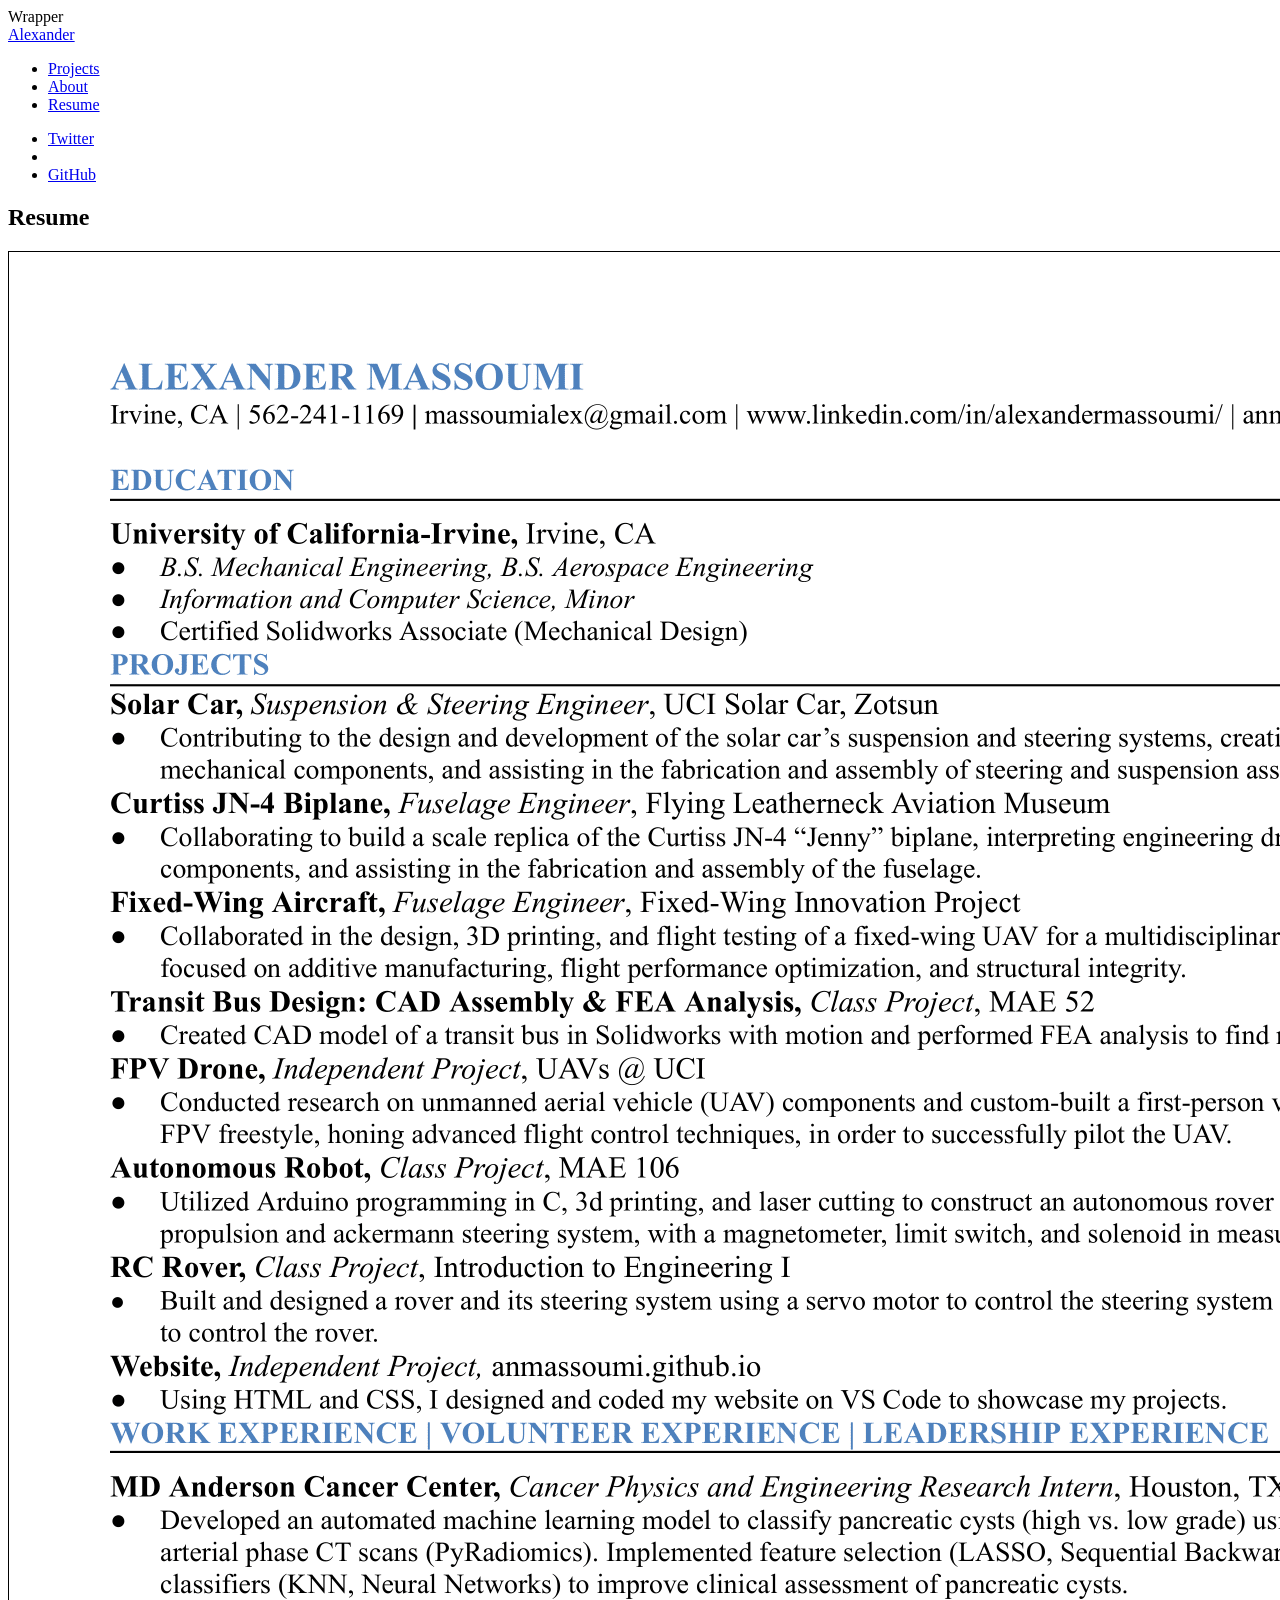
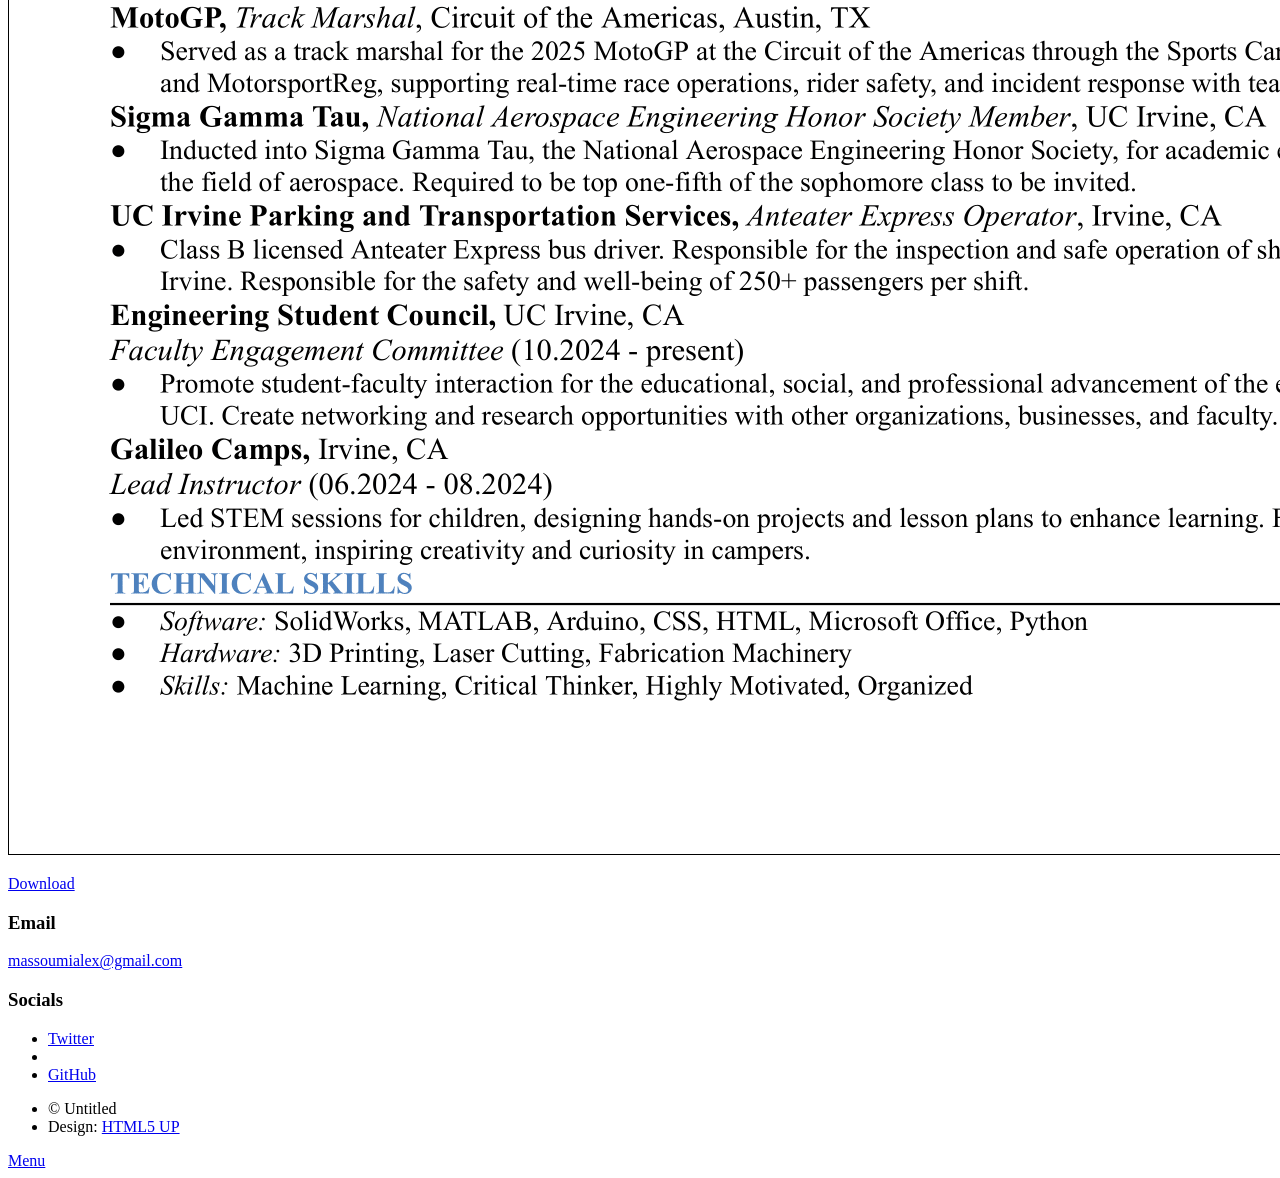
==== elements.html @ 0425ab72 "Update elements.html" ====
<!DOCTYPE HTML>
<!--
	Massively by HTML5 UP
	html5up.net | @ajlkn
	Free for personal and commercial use under the CCA 3.0 license (html5up.net/license)
-->
<html>
	<head>
		<title>Elements Reference - Massively by HTML5 UP</title>
		<meta charset="utf-8" />
		<meta name="viewport" content="width=device-width, initial-scale=1, user-scalable=no" />
		<link rel="stylesheet" href="assets/css/main.css" />
		<noscript><link rel="stylesheet" href="assets/css/noscript.css" /></noscript>
	</head>
	<body class="is-preload">

		Wrapper
			<div id="wrapper">

				<!-- Header -->
					<header id="header">
						<a href="index.html" class="logo">Alexander</a>
					</header>

				<!-- Nav -->
					<nav id="nav">
						<ul class="links">
							<li><a href="index.html">Projects</a></li>
							<li><a href="generic.html">About</a></li>
							<li class="active"><a href="elements.html">Resume</a></li>
						</ul>
						<ul class="icons">
							<li><a href="https://www.linkedin.com/in/alexander-massoumi-8549672a1/" class="icon brands fa-linkedin"><span class="label">Twitter</span></a></li>
							<li><a href="mailto:massoumialex@gmail.com" class="icon brands fa-google"><span class="icon"></span></a></li>
							<!-- <li><a href="#" class="icon brands fa-instagram"><span class="label">Instagram</span></a></li> -->
							<li><a href="https://github.com/anmassoumi?tab=repositories" class="icon brands fa-github"><span class="label">GitHub</span></a></li>
						</ul>
					</nav>

				<!-- Main -->
					<div id="main">

				<!-- Main -->
				<div id="main">

					<!-- Post -->
						<section class="post">
							<header class="major">
								<h1>Resume<br />
							</header>
							<div class="image main"><img src="images/Alexander Massoumi Resume-1.png" style="padding:1px;border:thin solid black;" alt="" /></div>
							<p></p>
							<p></p>
						<!-- </section> -->


						<div class="columns download">
						</p>
							   <a href="images/Alexander Massoumi Resume.pdf" class="button" download><i class="fa fa-download"></i>Download</a>
							</p>
						 </div>


						</div>

				<!-- </div> -->



					<!-- </section> -->
					</div>

				<!-- Footer -->
					<footer id="footer">
						<!-- <section> -->
							<!-- <form method="post" action="#">
								<div class="fields">
									<div class="field">
										<label for="name">Name</label>
										<input type="text" name="name" id="name" />
									</div>
									<div class="field">
										<label for="email">Email</label>
										<input type="text" name="email" id="email" />
									</div>
									<div class="field">
										<label for="message">Message</label>
										<textarea name="message" id="message" rows="3"></textarea>
									</div>
								</div>
								<ul class="actions">
									<li><input type="submit" value="Send Message" /></li>
								</ul> -->
							<!-- </form> -->
						<!-- </section> -->
						<!-- <section class="split contact"> -->
							<!-- <section class="alt">
								<h3>Address</h3>
								<p>1234 Somewhere Road #87257<br />
								Nashville, TN 00000-0000</p> -->
							<!-- </section> -->
							<!-- <section> -->
								<!-- <h3>Phone</h3>
								<p><a href="#">(000) 000-0000</a></p> -->
							</section>
							<section>
								<h3>Email</h3>
								<p><a href="mailto:massoumialex@gmail.com">massoumialex@gmail.com</a></p>
							</section>
							<section>
								<h3>Socials</h3>
								<ul class="icons alt">
									<li><a href="https://www.linkedin.com/in/alexander-massoumi-8549672a1/" class="icon brands alt fa-linkedin"><span class="label">Twitter</span></a></li>
									<li><a href="mailto:massoumialex@gmail.com" class="icon brands fa-google"><span class="icon"></span></a></li>
									<!-- <li><a href="#" class="icon brands alt fa-instagram"><span class="label">Instagram</span></a></li> -->
									<li><a href="https://github.com/anmassoumi?tab=repositories" class="icon brands alt fa-github"><span class="label">GitHub</span></a></li>
								</ul>
							</section>
						</section>
					</footer>

				<!-- Copyright -->
					<div id="copyright">
						<ul><li>&copy; Untitled</li><li>Design: <a href="https://html5up.net">HTML5 UP</a></li></ul>
					</div>

			</div>

		<!-- Scripts -->
			<script src="assets/js/jquery.min.js"></script>
			<script src="assets/js/jquery.scrollex.min.js"></script>
			<script src="assets/js/jquery.scrolly.min.js"></script>
			<script src="assets/js/browser.min.js"></script>
			<script src="assets/js/breakpoints.min.js"></script>
			<script src="assets/js/util.js"></script>
			<script src="assets/js/main.js"></script>

	</body>
</html>
---- assets/css/main.css ----
@import url(fontawesome-all.min.css);
@import url("https://fonts.googleapis.com/css?family=Merriweather:300,700,300italic,700italic|Source+Sans+Pro:900");

/*
	Massively by HTML5 UP
	html5up.net | @ajlkn
	Free for personal and commercial use under the CCA 3.0 license (html5up.net/license)
*/

html, body, div, span, applet, object,
iframe, h1, h2, h3, h4, h5, h6, p, blockquote,
pre, a, abbr, acronym, address, big, cite,
code, del, dfn, em, img, ins, kbd, q, s, samp,
small, strike, strong, sub, sup, tt, var, b,
u, i, center, dl, dt, dd, ol, ul, li, fieldset,
form, label, legend, table, caption, tbody,
tfoot, thead, tr, th, td, article, aside,
canvas, details, embed, figure, figcaption,
footer, header, hgroup, menu, nav, output, ruby,
section, summary, time, mark, audio, video {
	margin: 0;
	padding: 0;
	border: 0;
	font-size: 100%;
	font: inherit;
	vertical-align: baseline;}

article, aside, details, figcaption, figure,
footer, header, hgroup, menu, nav, section {
	display: block;}

body {
	line-height: 1;
}

ol, ul {
	list-style: none;
}

blockquote, q {
	quotes: none;
}

	blockquote:before, blockquote:after, q:before, q:after {
		content: '';
		content: none;
	}

table {
	border-collapse: collapse;
	border-spacing: 0;
}

body {
	-webkit-text-size-adjust: none;
}

mark {
	background-color: transparent;
	color: inherit;
}

input::-moz-focus-inner {
	border: 0;
	padding: 0;
}

input, select, textarea {
	-moz-appearance: none;
	-webkit-appearance: none;
	-ms-appearance: none;
	appearance: none;
}

/* Basic */

	@-ms-viewport {
		width: device-width;
	}

	body {
		-ms-overflow-style: scrollbar;
	}

	@media screen and (max-width: 480px) {

		html, body {
			min-width: 320px;
		}

	}

	html {
		box-sizing: border-box;
	}

	*, *:before, *:after {
		box-sizing: inherit;
	}

	body {
		background-color: #1e252d;
	}

		body.is-preload *, body.is-preload *:before, body.is-preload *:after {
			-moz-animation: none !important;
			-webkit-animation: none !important;
			-ms-animation: none !important;
			animation: none !important;
			-moz-transition: none !important;
			-webkit-transition: none !important;
			-ms-transition: none !important;
			transition: none !important;
		}

/* Type */

	html {
		font-size: 16pt;
	}

		@media screen and (max-width: 1680px) {

			html {
				font-size: 12pt;
			}

		}

		@media screen and (max-width: 1280px) {

			html {
				font-size: 11pt;
			}

		}

		@media screen and (max-width: 360px) {

			html {
				font-size: 10pt;
			}

		}

	body {
		color: #212931;
	}

	body, input, select, textarea {
		font-family: "Merriweather", Georgia, serif;
		font-weight: 300;
		font-size: 1rem;
		line-height: 2.375;
	}

	a {
		-moz-transition: color 0.2s ease-in-out, background-color 0.2s ease-in-out, border-color 0.2s ease-in-out, box-shadow 0.2s ease-in-out;
		-webkit-transition: color 0.2s ease-in-out, background-color 0.2s ease-in-out, border-color 0.2s ease-in-out, box-shadow 0.2s ease-in-out;
		-ms-transition: color 0.2s ease-in-out, background-color 0.2s ease-in-out, border-color 0.2s ease-in-out, box-shadow 0.2s ease-in-out;
		transition: color 0.2s ease-in-out, background-color 0.2s ease-in-out, border-color 0.2s ease-in-out, box-shadow 0.2s ease-in-out;
		border-bottom: dotted 1px;
		text-decoration: none;
	}

		a:hover {
			border-bottom-color: transparent;
		}

	strong, b {
		font-weight: 600;
	}

	em, i {
		font-style: italic;
	}

	p {
		text-align: justify;
		margin: 0 0 2rem 0;
	}

	h1, h2, h3, h4, h5, h6 {
		font-family: "Source Sans Pro", Helvetica, sans-serif;
		font-weight: 900;
		line-height: 1.5;
		letter-spacing: 0.075em;
		text-transform: uppercase;
		margin: 0 0 1rem 0;
	}

		h1 a, h2 a, h3 a, h4 a, h5 a, h6 a {
			border-bottom: 0;
			color: inherit;
			text-decoration: none;
		}

	h1 {
		font-size: 4rem;
		line-height: 1.1;
		margin: 0 0 2rem 0;
	}

	h2 {
		font-size: 1.75rem;
		line-height: 1.3;
		margin: 0 0 1.5rem 0;
	}

	h3 {
		font-size: 1.25rem;
		margin: 0 0 1.5rem 0;
	}

	h4 {
		font-size: 1rem;
	}

	h5 {
		font-size: 0.9rem;
	}

	h6 {
		font-size: 0.8rem;
	}

	sub {
		font-size: 0.8rem;
		position: relative;
		top: 0.5rem;
	}

	sup {
		font-size: 0.8rem;
		position: relative;
		top: -0.5rem;
	}

	blockquote {
		border-left: solid 4px;
		font-style: italic;
		margin: 0 0 2rem 0;
		padding: 0.5rem 0 0.5rem 2rem;
	}

	code {
		border: solid 2px;
		font-family: "Courier New", monospace;
		font-size: 0.9rem;
		margin: 0 0.25rem;
		padding: 0.25rem 0.65rem;
	}

	pre {
		-webkit-overflow-scrolling: touch;
		font-family: "Courier New", monospace;
		font-size: 0.9rem;
		margin: 0 0 2rem 0;
	}

		pre code {
			display: block;
			line-height: 1.75;
			padding: 1rem 1.5rem;
			overflow-x: auto;
		}

	hr {
		border: 0;
		border-bottom: solid 2px;
		margin: 3rem 0;
	}

		hr.major {
			margin: 5rem 0;
		}

	.align-left {
		text-align: left;
	}

	.align-center {
		text-align: center;
	}

	.align-right {
		text-align: right;
	}

	input, select, textarea {
		color: #212931;
	}

	a {
		color: #212931;
		border-bottom-color: rgba(33, 41, 49, 0.5);
	}

		a:hover {
			border-bottom-color: transparent;
			color: #18bfef !important;
		}

	strong, b {
		color: #212931;
	}

	h1, h2, h3, h4, h5, h6 {
		color: #212931;
	}

	blockquote {
		border-left-color: #eeeeee;
	}

	code {
		background: rgba(220, 220, 220, 0.25);
		border-color: #eeeeee;
	}

	hr {
		border-bottom-color: #eeeeee;
	}

/* Row */

	.row {
		display: flex;
		flex-wrap: wrap;
		box-sizing: border-box;
		align-items: stretch;
	}

		.row > * {
			box-sizing: border-box;
		}

		.row.gtr-uniform > * > :last-child {
			margin-bottom: 0;
		}

		.row.aln-left {
			justify-content: flex-start;
		}

		.row.aln-center {
			justify-content: center;
		}

		.row.aln-right {
			justify-content: flex-end;
		}

		.row.aln-top {
			align-items: flex-start;
		}

		.row.aln-middle {
			align-items: center;
		}

		.row.aln-bottom {
			align-items: flex-end;
		}

		.row > .imp {
			order: -1;
		}

		.row > .col-1 {
			width: 8.33333%;
		}

		.row > .off-1 {
			margin-left: 8.33333%;
		}

		.row > .col-2 {
			width: 16.66667%;
		}

		.row > .off-2 {
			margin-left: 16.66667%;
		}

		.row > .col-3 {
			width: 25%;
		}

		.row > .off-3 {
			margin-left: 25%;
		}

		.row > .col-4 {
			width: 33.33333%;
		}

		.row > .off-4 {
			margin-left: 33.33333%;
		}

		.row > .col-5 {
			width: 41.66667%;
		}

		.row > .off-5 {
			margin-left: 41.66667%;
		}

		.row > .col-6 {
			width: 50%;
		}

		.row > .off-6 {
			margin-left: 50%;
		}

		.row > .col-7 {
			width: 58.33333%;
		}

		.row > .off-7 {
			margin-left: 58.33333%;
		}

		.row > .col-8 {
			width: 66.66667%;
		}

		.row > .off-8 {
			margin-left: 66.66667%;
		}

		.row > .col-9 {
			width: 75%;
		}

		.row > .off-9 {
			margin-left: 75%;
		}

		.row > .col-10 {
			width: 83.33333%;
		}

		.row > .off-10 {
			margin-left: 83.33333%;
		}

		.row > .col-11 {
			width: 91.66667%;
		}

		.row > .off-11 {
			margin-left: 91.66667%;
		}

		.row > .col-12 {
			width: 100%;
		}

		.row > .off-12 {
			margin-left: 100%;
		}

		.row.gtr-0 {
			margin-top: 0;
			margin-left: 0rem;
		}

			.row.gtr-0 > * {
				padding: 0 0 0 0rem;
			}

			.row.gtr-0.gtr-uniform {
				margin-top: 0rem;
			}

				.row.gtr-0.gtr-uniform > * {
					padding-top: 0rem;
				}

		.row.gtr-25 {
			margin-top: 0;
			margin-left: -0.375rem;
		}

			.row.gtr-25 > * {
				padding: 0 0 0 0.375rem;
			}

			.row.gtr-25.gtr-uniform {
				margin-top: -0.375rem;
			}

				.row.gtr-25.gtr-uniform > * {
					padding-top: 0.375rem;
				}

		.row.gtr-50 {
			margin-top: 0;
			margin-left: -0.75rem;
		}

			.row.gtr-50 > * {
				padding: 0 0 0 0.75rem;
			}

			.row.gtr-50.gtr-uniform {
				margin-top: -0.75rem;
			}

				.row.gtr-50.gtr-uniform > * {
					padding-top: 0.75rem;
				}

		.row {
			margin-top: 0;
			margin-left: -1.5rem;
		}

			.row > * {
				padding: 0 0 0 1.5rem;
			}

			.row.gtr-uniform {
				margin-top: -1.5rem;
			}

				.row.gtr-uniform > * {
					padding-top: 1.5rem;
				}

		.row.gtr-150 {
			margin-top: 0;
			margin-left: -2.25rem;
		}

			.row.gtr-150 > * {
				padding: 0 0 0 2.25rem;
			}

			.row.gtr-150.gtr-uniform {
				margin-top: -2.25rem;
			}

				.row.gtr-150.gtr-uniform > * {
					padding-top: 2.25rem;
				}

		.row.gtr-200 {
			margin-top: 0;
			margin-left: -3rem;
		}

			.row.gtr-200 > * {
				padding: 0 0 0 3rem;
			}

			.row.gtr-200.gtr-uniform {
				margin-top: -3rem;
			}

				.row.gtr-200.gtr-uniform > * {
					padding-top: 3rem;
				}

		@media screen and (max-width: 1680px) {

			.row {
				display: flex;
				flex-wrap: wrap;
				box-sizing: border-box;
				align-items: stretch;
			}

				.row > * {
					box-sizing: border-box;
				}

				.row.gtr-uniform > * > :last-child {
					margin-bottom: 0;
				}

				.row.aln-left {
					justify-content: flex-start;
				}

				.row.aln-center {
					justify-content: center;
				}

				.row.aln-right {
					justify-content: flex-end;
				}

				.row.aln-top {
					align-items: flex-start;
				}

				.row.aln-middle {
					align-items: center;
				}

				.row.aln-bottom {
					align-items: flex-end;
				}

				.row > .imp-xlarge {
					order: -1;
				}

				.row > .col-1-xlarge {
					width: 8.33333%;
				}

				.row > .off-1-xlarge {
					margin-left: 8.33333%;
				}

				.row > .col-2-xlarge {
					width: 16.66667%;
				}

				.row > .off-2-xlarge {
					margin-left: 16.66667%;
				}

				.row > .col-3-xlarge {
					width: 25%;
				}

				.row > .off-3-xlarge {
					margin-left: 25%;
				}

				.row > .col-4-xlarge {
					width: 33.33333%;
				}

				.row > .off-4-xlarge {
					margin-left: 33.33333%;
				}

				.row > .col-5-xlarge {
					width: 41.66667%;
				}

				.row > .off-5-xlarge {
					margin-left: 41.66667%;
				}

				.row > .col-6-xlarge {
					width: 50%;
				}

				.row > .off-6-xlarge {
					margin-left: 50%;
				}

				.row > .col-7-xlarge {
					width: 58.33333%;
				}

				.row > .off-7-xlarge {
					margin-left: 58.33333%;
				}

				.row > .col-8-xlarge {
					width: 66.66667%;
				}

				.row > .off-8-xlarge {
					margin-left: 66.66667%;
				}

				.row > .col-9-xlarge {
					width: 75%;
				}

				.row > .off-9-xlarge {
					margin-left: 75%;
				}

				.row > .col-10-xlarge {
					width: 83.33333%;
				}

				.row > .off-10-xlarge {
					margin-left: 83.33333%;
				}

				.row > .col-11-xlarge {
					width: 91.66667%;
				}

				.row > .off-11-xlarge {
					margin-left: 91.66667%;
				}

				.row > .col-12-xlarge {
					width: 100%;
				}

				.row > .off-12-xlarge {
					margin-left: 100%;
				}

				.row.gtr-0 {
					margin-top: 0;
					margin-left: 0rem;
				}

					.row.gtr-0 > * {
						padding: 0 0 0 0rem;
					}

					.row.gtr-0.gtr-uniform {
						margin-top: 0rem;
					}

						.row.gtr-0.gtr-uniform > * {
							padding-top: 0rem;
						}

				.row.gtr-25 {
					margin-top: 0;
					margin-left: -0.375rem;
				}

					.row.gtr-25 > * {
						padding: 0 0 0 0.375rem;
					}

					.row.gtr-25.gtr-uniform {
						margin-top: -0.375rem;
					}

						.row.gtr-25.gtr-uniform > * {
							padding-top: 0.375rem;
						}

				.row.gtr-50 {
					margin-top: 0;
					margin-left: -0.75rem;
				}

					.row.gtr-50 > * {
						padding: 0 0 0 0.75rem;
					}

					.row.gtr-50.gtr-uniform {
						margin-top: -0.75rem;
					}

						.row.gtr-50.gtr-uniform > * {
							padding-top: 0.75rem;
						}

				.row {
					margin-top: 0;
					margin-left: -1.5rem;
				}

					.row > * {
						padding: 0 0 0 1.5rem;
					}

					.row.gtr-uniform {
						margin-top: -1.5rem;
					}

						.row.gtr-uniform > * {
							padding-top: 1.5rem;
						}

				.row.gtr-150 {
					margin-top: 0;
					margin-left: -2.25rem;
				}

					.row.gtr-150 > * {
						padding: 0 0 0 2.25rem;
					}

					.row.gtr-150.gtr-uniform {
						margin-top: -2.25rem;
					}

						.row.gtr-150.gtr-uniform > * {
							padding-top: 2.25rem;
						}

				.row.gtr-200 {
					margin-top: 0;
					margin-left: -3rem;
				}

					.row.gtr-200 > * {
						padding: 0 0 0 3rem;
					}

					.row.gtr-200.gtr-uniform {
						margin-top: -3rem;
					}

						.row.gtr-200.gtr-uniform > * {
							padding-top: 3rem;
						}

		}

		@media screen and (max-width: 1280px) {

			.row {
				display: flex;
				flex-wrap: wrap;
				box-sizing: border-box;
				align-items: stretch;
			}

				.row > * {
					box-sizing: border-box;
				}

				.row.gtr-uniform > * > :last-child {
					margin-bottom: 0;
				}

				.row.aln-left {
					justify-content: flex-start;
				}

				.row.aln-center {
					justify-content: center;
				}

				.row.aln-right {
					justify-content: flex-end;
				}

				.row.aln-top {
					align-items: flex-start;
				}

				.row.aln-middle {
					align-items: center;
				}

				.row.aln-bottom {
					align-items: flex-end;
				}

				.row > .imp-large {
					order: -1;
				}

				.row > .col-1-large {
					width: 8.33333%;
				}

				.row > .off-1-large {
					margin-left: 8.33333%;
				}

				.row > .col-2-large {
					width: 16.66667%;
				}

				.row > .off-2-large {
					margin-left: 16.66667%;
				}

				.row > .col-3-large {
					width: 25%;
				}

				.row > .off-3-large {
					margin-left: 25%;
				}

				.row > .col-4-large {
					width: 33.33333%;
				}

				.row > .off-4-large {
					margin-left: 33.33333%;
				}

				.row > .col-5-large {
					width: 41.66667%;
				}

				.row > .off-5-large {
					margin-left: 41.66667%;
				}

				.row > .col-6-large {
					width: 50%;
				}

				.row > .off-6-large {
					margin-left: 50%;
				}

				.row > .col-7-large {
					width: 58.33333%;
				}

				.row > .off-7-large {
					margin-left: 58.33333%;
				}

				.row > .col-8-large {
					width: 66.66667%;
				}

				.row > .off-8-large {
					margin-left: 66.66667%;
				}

				.row > .col-9-large {
					width: 75%;
				}

				.row > .off-9-large {
					margin-left: 75%;
				}

				.row > .col-10-large {
					width: 83.33333%;
				}

				.row > .off-10-large {
					margin-left: 83.33333%;
				}

				.row > .col-11-large {
					width: 91.66667%;
				}

				.row > .off-11-large {
					margin-left: 91.66667%;
				}

				.row > .col-12-large {
					width: 100%;
				}

				.row > .off-12-large {
					margin-left: 100%;
				}

				.row.gtr-0 {
					margin-top: 0;
					margin-left: 0rem;
				}

					.row.gtr-0 > * {
						padding: 0 0 0 0rem;
					}

					.row.gtr-0.gtr-uniform {
						margin-top: 0rem;
					}

						.row.gtr-0.gtr-uniform > * {
							padding-top: 0rem;
						}

				.row.gtr-25 {
					margin-top: 0;
					margin-left: -0.375rem;
				}

					.row.gtr-25 > * {
						padding: 0 0 0 0.375rem;
					}

					.row.gtr-25.gtr-uniform {
						margin-top: -0.375rem;
					}

						.row.gtr-25.gtr-uniform > * {
							padding-top: 0.375rem;
						}

				.row.gtr-50 {
					margin-top: 0;
					margin-left: -0.75rem;
				}

					.row.gtr-50 > * {
						padding: 0 0 0 0.75rem;
					}

					.row.gtr-50.gtr-uniform {
						margin-top: -0.75rem;
					}

						.row.gtr-50.gtr-uniform > * {
							padding-top: 0.75rem;
						}

				.row {
					margin-top: 0;
					margin-left: -1.5rem;
				}

					.row > * {
						padding: 0 0 0 1.5rem;
					}

					.row.gtr-uniform {
						margin-top: -1.5rem;
					}

						.row.gtr-uniform > * {
							padding-top: 1.5rem;
						}

				.row.gtr-150 {
					margin-top: 0;
					margin-left: -2.25rem;
				}

					.row.gtr-150 > * {
						padding: 0 0 0 2.25rem;
					}

					.row.gtr-150.gtr-uniform {
						margin-top: -2.25rem;
					}

						.row.gtr-150.gtr-uniform > * {
							padding-top: 2.25rem;
						}

				.row.gtr-200 {
					margin-top: 0;
					margin-left: -3rem;
				}

					.row.gtr-200 > * {
						padding: 0 0 0 3rem;
					}

					.row.gtr-200.gtr-uniform {
						margin-top: -3rem;
					}

						.row.gtr-200.gtr-uniform > * {
							padding-top: 3rem;
						}

		}

		@media screen and (max-width: 980px) {

			.row {
				display: flex;
				flex-wrap: wrap;
				box-sizing: border-box;
				align-items: stretch;
			}

				.row > * {
					box-sizing: border-box;
				}

				.row.gtr-uniform > * > :last-child {
					margin-bottom: 0;
				}

				.row.aln-left {
					justify-content: flex-start;
				}

				.row.aln-center {
					justify-content: center;
				}

				.row.aln-right {
					justify-content: flex-end;
				}

				.row.aln-top {
					align-items: flex-start;
				}

				.row.aln-middle {
					align-items: center;
				}

				.row.aln-bottom {
					align-items: flex-end;
				}

				.row > .imp-medium {
					order: -1;
				}

				.row > .col-1-medium {
					width: 8.33333%;
				}

				.row > .off-1-medium {
					margin-left: 8.33333%;
				}

				.row > .col-2-medium {
					width: 16.66667%;
				}

				.row > .off-2-medium {
					margin-left: 16.66667%;
				}

				.row > .col-3-medium {
					width: 25%;
				}

				.row > .off-3-medium {
					margin-left: 25%;
				}

				.row > .col-4-medium {
					width: 33.33333%;
				}

				.row > .off-4-medium {
					margin-left: 33.33333%;
				}

				.row > .col-5-medium {
					width: 41.66667%;
				}

				.row > .off-5-medium {
					margin-left: 41.66667%;
				}

				.row > .col-6-medium {
					width: 50%;
				}

				.row > .off-6-medium {
					margin-left: 50%;
				}

				.row > .col-7-medium {
					width: 58.33333%;
				}

				.row > .off-7-medium {
					margin-left: 58.33333%;
				}

				.row > .col-8-medium {
					width: 66.66667%;
				}

				.row > .off-8-medium {
					margin-left: 66.66667%;
				}

				.row > .col-9-medium {
					width: 75%;
				}

				.row > .off-9-medium {
					margin-left: 75%;
				}

				.row > .col-10-medium {
					width: 83.33333%;
				}

				.row > .off-10-medium {
					margin-left: 83.33333%;
				}

				.row > .col-11-medium {
					width: 91.66667%;
				}

				.row > .off-11-medium {
					margin-left: 91.66667%;
				}

				.row > .col-12-medium {
					width: 100%;
				}

				.row > .off-12-medium {
					margin-left: 100%;
				}

				.row.gtr-0 {
					margin-top: 0;
					margin-left: 0rem;
				}

					.row.gtr-0 > * {
						padding: 0 0 0 0rem;
					}

					.row.gtr-0.gtr-uniform {
						margin-top: 0rem;
					}

						.row.gtr-0.gtr-uniform > * {
							padding-top: 0rem;
						}

				.row.gtr-25 {
					margin-top: 0;
					margin-left: -0.375rem;
				}

					.row.gtr-25 > * {
						padding: 0 0 0 0.375rem;
					}

					.row.gtr-25.gtr-uniform {
						margin-top: -0.375rem;
					}

						.row.gtr-25.gtr-uniform > * {
							padding-top: 0.375rem;
						}

				.row.gtr-50 {
					margin-top: 0;
					margin-left: -0.75rem;
				}

					.row.gtr-50 > * {
						padding: 0 0 0 0.75rem;
					}

					.row.gtr-50.gtr-uniform {
						margin-top: -0.75rem;
					}

						.row.gtr-50.gtr-uniform > * {
							padding-top: 0.75rem;
						}

				.row {
					margin-top: 0;
					margin-left: -1.5rem;
				}

					.row > * {
						padding: 0 0 0 1.5rem;
					}

					.row.gtr-uniform {
						margin-top: -1.5rem;
					}

						.row.gtr-uniform > * {
							padding-top: 1.5rem;
						}

				.row.gtr-150 {
					margin-top: 0;
					margin-left: -2.25rem;
				}

					.row.gtr-150 > * {
						padding: 0 0 0 2.25rem;
					}

					.row.gtr-150.gtr-uniform {
						margin-top: -2.25rem;
					}

						.row.gtr-150.gtr-uniform > * {
							padding-top: 2.25rem;
						}

				.row.gtr-200 {
					margin-top: 0;
					margin-left: -3rem;
				}

					.row.gtr-200 > * {
						padding: 0 0 0 3rem;
					}

					.row.gtr-200.gtr-uniform {
						margin-top: -3rem;
					}

						.row.gtr-200.gtr-uniform > * {
							padding-top: 3rem;
						}

		}

		@media screen and (max-width: 736px) {

			.row {
				display: flex;
				flex-wrap: wrap;
				box-sizing: border-box;
				align-items: stretch;
			}

				.row > * {
					box-sizing: border-box;
				}

				.row.gtr-uniform > * > :last-child {
					margin-bottom: 0;
				}

				.row.aln-left {
					justify-content: flex-start;
				}

				.row.aln-center {
					justify-content: center;
				}

				.row.aln-right {
					justify-content: flex-end;
				}

				.row.aln-top {
					align-items: flex-start;
				}

				.row.aln-middle {
					align-items: center;
				}

				.row.aln-bottom {
					align-items: flex-end;
				}

				.row > .imp-small {
					order: -1;
				}

				.row > .col-1-small {
					width: 8.33333%;
				}

				.row > .off-1-small {
					margin-left: 8.33333%;
				}

				.row > .col-2-small {
					width: 16.66667%;
				}

				.row > .off-2-small {
					margin-left: 16.66667%;
				}

				.row > .col-3-small {
					width: 25%;
				}

				.row > .off-3-small {
					margin-left: 25%;
				}

				.row > .col-4-small {
					width: 33.33333%;
				}

				.row > .off-4-small {
					margin-left: 33.33333%;
				}

				.row > .col-5-small {
					width: 41.66667%;
				}

				.row > .off-5-small {
					margin-left: 41.66667%;
				}

				.row > .col-6-small {
					width: 50%;
				}

				.row > .off-6-small {
					margin-left: 50%;
				}

				.row > .col-7-small {
					width: 58.33333%;
				}

				.row > .off-7-small {
					margin-left: 58.33333%;
				}

				.row > .col-8-small {
					width: 66.66667%;
				}

				.row > .off-8-small {
					margin-left: 66.66667%;
				}

				.row > .col-9-small {
					width: 75%;
				}

				.row > .off-9-small {
					margin-left: 75%;
				}

				.row > .col-10-small {
					width: 83.33333%;
				}

				.row > .off-10-small {
					margin-left: 83.33333%;
				}

				.row > .col-11-small {
					width: 91.66667%;
				}

				.row > .off-11-small {
					margin-left: 91.66667%;
				}

				.row > .col-12-small {
					width: 100%;
				}

				.row > .off-12-small {
					margin-left: 100%;
				}

				.row.gtr-0 {
					margin-top: 0;
					margin-left: 0rem;
				}

					.row.gtr-0 > * {
						padding: 0 0 0 0rem;
					}

					.row.gtr-0.gtr-uniform {
						margin-top: 0rem;
					}

						.row.gtr-0.gtr-uniform > * {
							padding-top: 0rem;
						}

				.row.gtr-25 {
					margin-top: 0;
					margin-left: -0.375rem;
				}

					.row.gtr-25 > * {
						padding: 0 0 0 0.375rem;
					}

					.row.gtr-25.gtr-uniform {
						margin-top: -0.375rem;
					}

						.row.gtr-25.gtr-uniform > * {
							padding-top: 0.375rem;
						}

				.row.gtr-50 {
					margin-top: 0;
					margin-left: -0.75rem;
				}

					.row.gtr-50 > * {
						padding: 0 0 0 0.75rem;
					}

					.row.gtr-50.gtr-uniform {
						margin-top: -0.75rem;
					}

						.row.gtr-50.gtr-uniform > * {
							padding-top: 0.75rem;
						}

				.row {
					margin-top: 0;
					margin-left: -1.5rem;
				}

					.row > * {
						padding: 0 0 0 1.5rem;
					}

					.row.gtr-uniform {
						margin-top: -1.5rem;
					}

						.row.gtr-uniform > * {
							padding-top: 1.5rem;
						}

				.row.gtr-150 {
					margin-top: 0;
					margin-left: -2.25rem;
				}

					.row.gtr-150 > * {
						padding: 0 0 0 2.25rem;
					}

					.row.gtr-150.gtr-uniform {
						margin-top: -2.25rem;
					}

						.row.gtr-150.gtr-uniform > * {
							padding-top: 2.25rem;
						}

				.row.gtr-200 {
					margin-top: 0;
					margin-left: -3rem;
				}

					.row.gtr-200 > * {
						padding: 0 0 0 3rem;
					}

					.row.gtr-200.gtr-uniform {
						margin-top: -3rem;
					}

						.row.gtr-200.gtr-uniform > * {
							padding-top: 3rem;
						}

		}

		@media screen and (max-width: 480px) {

			.row {
				display: flex;
				flex-wrap: wrap;
				box-sizing: border-box;
				align-items: stretch;
			}

				.row > * {
					box-sizing: border-box;
				}

				.row.gtr-uniform > * > :last-child {
					margin-bottom: 0;
				}

				.row.aln-left {
					justify-content: flex-start;
				}

				.row.aln-center {
					justify-content: center;
				}

				.row.aln-right {
					justify-content: flex-end;
				}

				.row.aln-top {
					align-items: flex-start;
				}

				.row.aln-middle {
					align-items: center;
				}

				.row.aln-bottom {
					align-items: flex-end;
				}

				.row > .imp-xsmall {
					order: -1;
				}

				.row > .col-1-xsmall {
					width: 8.33333%;
				}

				.row > .off-1-xsmall {
					margin-left: 8.33333%;
				}

				.row > .col-2-xsmall {
					width: 16.66667%;
				}

				.row > .off-2-xsmall {
					margin-left: 16.66667%;
				}

				.row > .col-3-xsmall {
					width: 25%;
				}

				.row > .off-3-xsmall {
					margin-left: 25%;
				}

				.row > .col-4-xsmall {
					width: 33.33333%;
				}

				.row > .off-4-xsmall {
					margin-left: 33.33333%;
				}

				.row > .col-5-xsmall {
					width: 41.66667%;
				}

				.row > .off-5-xsmall {
					margin-left: 41.66667%;
				}

				.row > .col-6-xsmall {
					width: 50%;
				}

				.row > .off-6-xsmall {
					margin-left: 50%;
				}

				.row > .col-7-xsmall {
					width: 58.33333%;
				}

				.row > .off-7-xsmall {
					margin-left: 58.33333%;
				}

				.row > .col-8-xsmall {
					width: 66.66667%;
				}

				.row > .off-8-xsmall {
					margin-left: 66.66667%;
				}

				.row > .col-9-xsmall {
					width: 75%;
				}

				.row > .off-9-xsmall {
					margin-left: 75%;
				}

				.row > .col-10-xsmall {
					width: 83.33333%;
				}

				.row > .off-10-xsmall {
					margin-left: 83.33333%;
				}

				.row > .col-11-xsmall {
					width: 91.66667%;
				}

				.row > .off-11-xsmall {
					margin-left: 91.66667%;
				}

				.row > .col-12-xsmall {
					width: 100%;
				}

				.row > .off-12-xsmall {
					margin-left: 100%;
				}

				.row.gtr-0 {
					margin-top: 0;
					margin-left: 0rem;
				}

					.row.gtr-0 > * {
						padding: 0 0 0 0rem;
					}

					.row.gtr-0.gtr-uniform {
						margin-top: 0rem;
					}

						.row.gtr-0.gtr-uniform > * {
							padding-top: 0rem;
						}

				.row.gtr-25 {
					margin-top: 0;
					margin-left: -0.375rem;
				}

					.row.gtr-25 > * {
						padding: 0 0 0 0.375rem;
					}

					.row.gtr-25.gtr-uniform {
						margin-top: -0.375rem;
					}

						.row.gtr-25.gtr-uniform > * {
							padding-top: 0.375rem;
						}

				.row.gtr-50 {
					margin-top: 0;
					margin-left: -0.75rem;
				}

					.row.gtr-50 > * {
						padding: 0 0 0 0.75rem;
					}

					.row.gtr-50.gtr-uniform {
						margin-top: -0.75rem;
					}

						.row.gtr-50.gtr-uniform > * {
							padding-top: 0.75rem;
						}

				.row {
					margin-top: 0;
					margin-left: -1.5rem;
				}

					.row > * {
						padding: 0 0 0 1.5rem;
					}

					.row.gtr-uniform {
						margin-top: -1.5rem;
					}

						.row.gtr-uniform > * {
							padding-top: 1.5rem;
						}

				.row.gtr-150 {
					margin-top: 0;
					margin-left: -2.25rem;
				}

					.row.gtr-150 > * {
						padding: 0 0 0 2.25rem;
					}

					.row.gtr-150.gtr-uniform {
						margin-top: -2.25rem;
					}

						.row.gtr-150.gtr-uniform > * {
							padding-top: 2.25rem;
						}

				.row.gtr-200 {
					margin-top: 0;
					margin-left: -3rem;
				}

					.row.gtr-200 > * {
						padding: 0 0 0 3rem;
					}

					.row.gtr-200.gtr-uniform {
						margin-top: -3rem;
					}

						.row.gtr-200.gtr-uniform > * {
							padding-top: 3rem;
						}

		}

		@media screen and (max-width: 360px) {

			.row {
				display: flex;
				flex-wrap: wrap;
				box-sizing: border-box;
				align-items: stretch;
			}

				.row > * {
					box-sizing: border-box;
				}

				.row.gtr-uniform > * > :last-child {
					margin-bottom: 0;
				}

				.row.aln-left {
					justify-content: flex-start;
				}

				.row.aln-center {
					justify-content: center;
				}

				.row.aln-right {
					justify-content: flex-end;
				}

				.row.aln-top {
					align-items: flex-start;
				}

				.row.aln-middle {
					align-items: center;
				}

				.row.aln-bottom {
					align-items: flex-end;
				}

				.row > .imp-xxsmall {
					order: -1;
				}

				.row > .col-1-xxsmall {
					width: 8.33333%;
				}

				.row > .off-1-xxsmall {
					margin-left: 8.33333%;
				}

				.row > .col-2-xxsmall {
					width: 16.66667%;
				}

				.row > .off-2-xxsmall {
					margin-left: 16.66667%;
				}

				.row > .col-3-xxsmall {
					width: 25%;
				}

				.row > .off-3-xxsmall {
					margin-left: 25%;
				}

				.row > .col-4-xxsmall {
					width: 33.33333%;
				}

				.row > .off-4-xxsmall {
					margin-left: 33.33333%;
				}

				.row > .col-5-xxsmall {
					width: 41.66667%;
				}

				.row > .off-5-xxsmall {
					margin-left: 41.66667%;
				}

				.row > .col-6-xxsmall {
					width: 50%;
				}

				.row > .off-6-xxsmall {
					margin-left: 50%;
				}

				.row > .col-7-xxsmall {
					width: 58.33333%;
				}

				.row > .off-7-xxsmall {
					margin-left: 58.33333%;
				}

				.row > .col-8-xxsmall {
					width: 66.66667%;
				}

				.row > .off-8-xxsmall {
					margin-left: 66.66667%;
				}

				.row > .col-9-xxsmall {
					width: 75%;
				}

				.row > .off-9-xxsmall {
					margin-left: 75%;
				}

				.row > .col-10-xxsmall {
					width: 83.33333%;
				}

				.row > .off-10-xxsmall {
					margin-left: 83.33333%;
				}

				.row > .col-11-xxsmall {
					width: 91.66667%;
				}

				.row > .off-11-xxsmall {
					margin-left: 91.66667%;
				}

				.row > .col-12-xxsmall {
					width: 100%;
				}

				.row > .off-12-xxsmall {
					margin-left: 100%;
				}

				.row.gtr-0 {
					margin-top: 0;
					margin-left: 0rem;
				}

					.row.gtr-0 > * {
						padding: 0 0 0 0rem;
					}

					.row.gtr-0.gtr-uniform {
						margin-top: 0rem;
					}

						.row.gtr-0.gtr-uniform > * {
							padding-top: 0rem;
						}

				.row.gtr-25 {
					margin-top: 0;
					margin-left: -0.375rem;
				}

					.row.gtr-25 > * {
						padding: 0 0 0 0.375rem;
					}

					.row.gtr-25.gtr-uniform {
						margin-top: -0.375rem;
					}

						.row.gtr-25.gtr-uniform > * {
							padding-top: 0.375rem;
						}

				.row.gtr-50 {
					margin-top: 0;
					margin-left: -0.75rem;
				}

					.row.gtr-50 > * {
						padding: 0 0 0 0.75rem;
					}

					.row.gtr-50.gtr-uniform {
						margin-top: -0.75rem;
					}

						.row.gtr-50.gtr-uniform > * {
							padding-top: 0.75rem;
						}

				.row {
					margin-top: 0;
					margin-left: -1.5rem;
				}

					.row > * {
						padding: 0 0 0 1.5rem;
					}

					.row.gtr-uniform {
						margin-top: -1.5rem;
					}

						.row.gtr-uniform > * {
							padding-top: 1.5rem;
						}

				.row.gtr-150 {
					margin-top: 0;
					margin-left: -2.25rem;
				}

					.row.gtr-150 > * {
						padding: 0 0 0 2.25rem;
					}

					.row.gtr-150.gtr-uniform {
						margin-top: -2.25rem;
					}

						.row.gtr-150.gtr-uniform > * {
							padding-top: 2.25rem;
						}

				.row.gtr-200 {
					margin-top: 0;
					margin-left: -3rem;
				}

					.row.gtr-200 > * {
						padding: 0 0 0 3rem;
					}

					.row.gtr-200.gtr-uniform {
						margin-top: -3rem;
					}

						.row.gtr-200.gtr-uniform > * {
							padding-top: 3rem;
						}

		}

/* Box */

	.box {
		border: solid 2px;
		margin-bottom: 2rem;
		padding: 1.5rem;
	}

		.box > :last-child,
		.box > :last-child > :last-child,
		.box > :last-child > :last-child > :last-child {
			margin-bottom: 0;
		}

		.box.alt {
			border: 0;
			border-radius: 0;
			padding: 0;
		}

	.box {
		border-color: #eeeeee;
	}

/* Button */

	input[type="submit"],
	input[type="reset"],
	input[type="button"],
	button,
	.button {
		-moz-appearance: none;
		-webkit-appearance: none;
		-ms-appearance: none;
		appearance: none;
		-moz-transition: background-color 0.2s ease-in-out, box-shadow 0.2s ease-in-out, color 0.2s ease-in-out;
		-webkit-transition: background-color 0.2s ease-in-out, box-shadow 0.2s ease-in-out, color 0.2s ease-in-out;
		-ms-transition: background-color 0.2s ease-in-out, box-shadow 0.2s ease-in-out, color 0.2s ease-in-out;
		transition: background-color 0.2s ease-in-out, box-shadow 0.2s ease-in-out, color 0.2s ease-in-out;
		border: 0;
		border-radius: 0;
		cursor: pointer;
		display: inline-block;
		font-family: "Source Sans Pro", Helvetica, sans-serif;
		font-size: 0.8rem;
		font-weight: 900;
		letter-spacing: 0.075em;
		height: 3rem;
		line-height: 3rem;
		padding: 0 2rem;
		text-align: center;
		text-decoration: none;
		text-transform: uppercase;
		white-space: nowrap;
	}

		input[type="submit"].icon:before,
		input[type="reset"].icon:before,
		input[type="button"].icon:before,
		button.icon:before,
		.button.icon:before {
			margin-right: 0.5rem;
		}

		input[type="submit"].icon.solo,
		input[type="reset"].icon.solo,
		input[type="button"].icon.solo,
		button.icon.solo,
		.button.icon.solo {
			position: relative;
			width: 4rem;
			height: 4rem;
			line-height: 4rem;
			border-radius: 4rem;
			text-indent: 4rem;
			overflow: hidden;
			padding: 0;
			white-space: nowrap;
		}

			input[type="submit"].icon.solo:before,
			input[type="reset"].icon.solo:before,
			input[type="button"].icon.solo:before,
			button.icon.solo:before,
			.button.icon.solo:before {
				position: absolute;
				display: block;
				top: 0;
				left: 0;
				width: inherit;
				height: inherit;
				line-height: inherit;
				font-size: 1.25rem;
				margin-right: 0;
				text-align: center;
				text-indent: 0;
			}

		input[type="submit"].fit,
		input[type="reset"].fit,
		input[type="button"].fit,
		button.fit,
		.button.fit {
			width: 100%;
		}

		input[type="submit"].small,
		input[type="reset"].small,
		input[type="button"].small,
		button.small,
		.button.small {
			font-size: 0.7rem;
			height: 2.5rem;
			line-height: 2.5rem;
			padding: 0 1.5rem;
		}

		input[type="submit"].large,
		input[type="reset"].large,
		input[type="button"].large,
		button.large,
		.button.large {
			font-size: 0.9rem;
			height: 3.5rem;
			line-height: 3.5rem;
			padding: 0 2.75rem;
		}

		@media screen and (max-width: 980px) {

			input[type="submit"],
			input[type="reset"],
			input[type="button"],
			button,
			.button {
				font-size: 0.9rem;
				height: 3.25rem;
				line-height: 3.25rem;
			}

				input[type="submit"].large,
				input[type="reset"].large,
				input[type="button"].large,
				button.large,
				.button.large {
					font-size: 1rem;
					height: 3.75rem;
					line-height: 3.75rem;
				}

		}

		input[type="submit"].disabled, input[type="submit"]:disabled,
		input[type="reset"].disabled,
		input[type="reset"]:disabled,
		input[type="button"].disabled,
		input[type="button"]:disabled,
		button.disabled,
		button:disabled,
		.button.disabled,
		.button:disabled {
			pointer-events: none;
			opacity: 0.25;
		}

	input[type="submit"],
	input[type="reset"],
	input[type="button"],
	button,
	.button {
		background-color: transparent;
		box-shadow: inset 0 0 0 2px #212931;
		color: #212931 !important;
	}

		input[type="submit"]:hover,
		input[type="reset"]:hover,
		input[type="button"]:hover,
		button:hover,
		.button:hover {
			box-shadow: inset 0 0 0 2px #18bfef;
			color: #18bfef !important;
		}

		input[type="submit"].primary,
		input[type="reset"].primary,
		input[type="button"].primary,
		button.primary,
		.button.primary {
			background-color: #212931;
			box-shadow: none;
			color: #ffffff !important;
		}

			input[type="submit"].primary:hover,
			input[type="reset"].primary:hover,
			input[type="button"].primary:hover,
			button.primary:hover,
			.button.primary:hover {
				background-color: #18bfef;
			}

/* Form */

	form {
		margin: 0 0 2rem 0;
	}

		form > :last-child {
			margin-bottom: 0;
		}

		form > .fields {
			display: -moz-flex;
			display: -webkit-flex;
			display: -ms-flex;
			display: flex;
			-moz-flex-wrap: wrap;
			-webkit-flex-wrap: wrap;
			-ms-flex-wrap: wrap;
			flex-wrap: wrap;
			width: calc(100% + 3rem);
			margin: -1.5rem 0 2rem -1.5rem;
		}

			form > .fields > .field {
				-moz-flex-grow: 0;
				-webkit-flex-grow: 0;
				-ms-flex-grow: 0;
				flex-grow: 0;
				-moz-flex-shrink: 0;
				-webkit-flex-shrink: 0;
				-ms-flex-shrink: 0;
				flex-shrink: 0;
				padding: 1.5rem 0 0 1.5rem;
				width: calc(100% - 1.5rem);
			}

				form > .fields > .field.half {
					width: calc(50% - 0.75rem);
				}

				form > .fields > .field.third {
					width: calc(100%/3 - 0.5rem);
				}

				form > .fields > .field.quarter {
					width: calc(25% - 0.375rem);
				}

		@media screen and (max-width: 480px) {

			form > .fields {
				width: calc(100% + 3rem);
				margin: -1.5rem 0 2rem -1.5rem;
			}

				form > .fields > .field {
					padding: 1.5rem 0 0 1.5rem;
					width: calc(100% - 1.5rem);
				}

					form > .fields > .field.half {
						width: calc(100% - 1.5rem);
					}

					form > .fields > .field.third {
						width: calc(100% - 1.5rem);
					}

					form > .fields > .field.quarter {
						width: calc(100% - 1.5rem);
					}

		}

	label {
		display: block;
		font-family: "Source Sans Pro", Helvetica, sans-serif;
		font-weight: 900;
		line-height: 1.5;
		letter-spacing: 0.075em;
		font-size: 0.8rem;
		text-transform: uppercase;
		margin: 0 0 0.75rem 0;
	}

		@media screen and (max-width: 980px) {

			label {
				font-size: 0.9rem;
			}

		}

	input[type="text"],
	input[type="password"],
	input[type="email"],
	select,
	textarea {
		-moz-appearance: none;
		-webkit-appearance: none;
		-ms-appearance: none;
		appearance: none;
		background: transparent;
		border-radius: 0;
		border: solid 2px;
		color: inherit;
		display: block;
		outline: 0;
		padding: 0 1rem;
		text-decoration: none;
		width: 100%;
	}

		input[type="text"]:invalid,
		input[type="password"]:invalid,
		input[type="email"]:invalid,
		select:invalid,
		textarea:invalid {
			box-shadow: none;
		}

	select {
		background-size: 1.25rem;
		background-repeat: no-repeat;
		background-position: calc(100% - 1rem) center;
		height: 3rem;
		padding-right: 3rem;
		text-overflow: ellipsis;
	}

		select:focus::-ms-value {
			background-color: transparent;
		}

		select::-ms-expand {
			display: none;
		}

	input[type="text"],
	input[type="password"],
	input[type="email"],
	select {
		height: 3rem;
	}

	textarea {
		padding: 0.75rem 1rem;
	}

	input[type="checkbox"],
	input[type="radio"] {
		-moz-appearance: none;
		-webkit-appearance: none;
		-ms-appearance: none;
		appearance: none;
		display: block;
		float: left;
		margin-right: -2rem;
		opacity: 0;
		width: 1rem;
		z-index: -1;
	}

		input[type="checkbox"] + label,
		input[type="radio"] + label {
			text-decoration: none;
			cursor: pointer;
			display: inline-block;
			font-size: 1rem;
			letter-spacing: 0;
			font-family: "Merriweather", Georgia, serif;
			text-transform: none;
			font-weight: 300;
			padding-left: 2.8rem;
			padding-right: 1rem;
			position: relative;
		}

			input[type="checkbox"] + label:before,
			input[type="radio"] + label:before {
				-moz-osx-font-smoothing: grayscale;
				-webkit-font-smoothing: antialiased;
				display: inline-block;
				font-style: normal;
				font-variant: normal;
				text-rendering: auto;
				line-height: 1;
				text-transform: none !important;
				font-family: 'Font Awesome 5 Free';
				font-weight: 900;
			}

			input[type="checkbox"] + label:before,
			input[type="radio"] + label:before {
				border-radius: 0;
				border: solid 2px;
				content: '';
				display: inline-block;
				font-size: 0.8rem;
				height: 1.8rem;
				left: 0;
				line-height: 1.65rem;
				position: absolute;
				text-align: center;
				top: -0.125rem;
				width: 1.8rem;
			}

		input[type="checkbox"]:checked + label:before,
		input[type="radio"]:checked + label:before {
			content: '\f00c';
		}

	input[type="checkbox"] + label:before {
		border-radius: 0;
	}

	input[type="radio"] + label:before {
		border-radius: 100%;
	}

	::-webkit-input-placeholder {
		opacity: 1.0;
	}

	:-moz-placeholder {
		opacity: 1.0;
	}

	::-moz-placeholder {
		opacity: 1.0;
	}

	:-ms-input-placeholder {
		opacity: 1.0;
	}

	label {
		color: #212931;
	}

	input[type="text"],
	input[type="password"],
	input[type="email"],
	select,
	textarea {
		border-color: #eeeeee;
	}

		input[type="text"]:focus,
		input[type="password"]:focus,
		input[type="email"]:focus,
		select:focus,
		textarea:focus {
			border-color: #18bfef;
		}

	select {
		background-image: url("data:image/svg+xml;charset=utf8,%3Csvg xmlns='http://www.w3.org/2000/svg' width='40' height='40' preserveAspectRatio='none' viewBox='0 0 40 40'%3E%3Cpath d='M9.4,12.3l10.4,10.4l10.4-10.4c0.2-0.2,0.5-0.4,0.9-0.4c0.3,0,0.6,0.1,0.9,0.4l3.3,3.3c0.2,0.2,0.4,0.5,0.4,0.9 c0,0.4-0.1,0.6-0.4,0.9L20.7,31.9c-0.2,0.2-0.5,0.4-0.9,0.4c-0.3,0-0.6-0.1-0.9-0.4L4.3,17.3c-0.2-0.2-0.4-0.5-0.4-0.9 c0-0.4,0.1-0.6,0.4-0.9l3.3-3.3c0.2-0.2,0.5-0.4,0.9-0.4S9.1,12.1,9.4,12.3z' fill='%23eeeeee' /%3E%3C/svg%3E");
	}

		select option {
			background-color: #ffffff;
			color: #212931;
		}

	.select-wrapper:before {
		color: #eeeeee;
	}

	input[type="checkbox"] + label,
	input[type="radio"] + label {
		color: #212931;
	}

		input[type="checkbox"] + label:before,
		input[type="radio"] + label:before {
			border-color: #eeeeee;
		}

	input[type="checkbox"]:checked + label:before,
	input[type="radio"]:checked + label:before {
		background-color: #212931;
		border-color: #212931;
		color: #ffffff;
	}

	input[type="checkbox"]:focus + label:before,
	input[type="radio"]:focus + label:before {
		border-color: #18bfef;
	}

	::-webkit-input-placeholder {
		color: #909498 !important;
	}

	:-moz-placeholder {
		color: #909498 !important;
	}

	::-moz-placeholder {
		color: #909498 !important;
	}

	:-ms-input-placeholder {
		color: #909498 !important;
	}

	.formerize-placeholder {
		color: #909498 !important;
	}

/* Icon */

	.icon {
		text-decoration: none;
		border-bottom: none;
		position: relative;
	}

		.icon:before {
			-moz-osx-font-smoothing: grayscale;
			-webkit-font-smoothing: antialiased;
			display: inline-block;
			font-style: normal;
			font-variant: normal;
			text-rendering: auto;
			line-height: 1;
			text-transform: none !important;
			font-family: 'Font Awesome 5 Free';
			font-weight: 400;
		}

		.icon > .label {
			display: none;
		}

		.icon:before {
			line-height: inherit;
		}

		.icon.solid:before {
			font-weight: 900;
		}

		.icon.brands:before {
			font-family: 'Font Awesome 5 Brands';
		}

/* Image */

	.image {
		border: 0;
		display: inline-block;
		position: relative;
	}

		.image img {
			display: block;
		}

		.image.left, .image.right {
			max-width: 40%;
		}

			.image.left img, .image.right img {
				width: 100%;
			}

		.image.left {
			float: left;
			margin: 0 2rem 2rem 0;
			top: 0.75rem;
		}

		.image.right {
			float: right;
			margin: 0 0 2rem 2rem;
			top: 0.75rem;
		}

		.image.fit {
			display: block;
			margin: 2.5rem 0;
			width: 100%;
		}

			.image.fit:first-child {
				margin-top: 0;
			}

			.image.fit img {
				width: 100%;
			}

		.image.main {
			display: block;
			margin: 4rem 0;
			width: 100%;
		}

			.image.main:first-child {
				margin-top: 0;
			}

			.image.main img {
				width: 100%;
			}

		@media screen and (max-width: 736px) {

			.image.fit {
				margin: 2rem 0;
			}

			.image.main {
				margin: 2rem 0;
			}

		}

	a.image {
		overflow: hidden;
	}

		a.image img {
			-moz-transition: -moz-transform 0.2s ease-out;
			-webkit-transition: -webkit-transform 0.2s ease-out;
			-ms-transition: -ms-transform 0.2s ease-out;
			transition: transform 0.2s ease-out;
		}

		a.image:hover img {
			-moz-transform: scale(1.05);
			-webkit-transform: scale(1.05);
			-ms-transform: scale(1.05);
			transform: scale(1.05);
		}

/* Actions */

	ul.actions {
		display: -moz-flex;
		display: -webkit-flex;
		display: -ms-flex;
		display: flex;
		cursor: default;
		list-style: none;
		margin-left: -1rem;
		padding-left: 0;
	}

		ul.actions li {
			padding: 0 0 0 1rem;
			vertical-align: middle;
		}

		ul.actions.special {
			-moz-justify-content: center;
			-webkit-justify-content: center;
			-ms-justify-content: center;
			justify-content: center;
			width: 100%;
			margin-left: 0;
		}

			ul.actions.special li:first-child {
				padding-left: 0;
			}

		ul.actions.stacked {
			-moz-flex-direction: column;
			-webkit-flex-direction: column;
			-ms-flex-direction: column;
			flex-direction: column;
			margin-left: 0;
		}

			ul.actions.stacked li {
				padding: 1.3rem 0 0 0;
			}

				ul.actions.stacked li:first-child {
					padding-top: 0;
				}

		ul.actions.fit {
			width: calc(100% + 1rem);
		}

			ul.actions.fit li {
				-moz-flex-grow: 1;
				-webkit-flex-grow: 1;
				-ms-flex-grow: 1;
				flex-grow: 1;
				-moz-flex-shrink: 1;
				-webkit-flex-shrink: 1;
				-ms-flex-shrink: 1;
				flex-shrink: 1;
				width: 100%;
			}

				ul.actions.fit li > * {
					width: 100%;
				}

			ul.actions.fit.stacked {
				width: 100%;
			}

		@media screen and (max-width: 480px) {

			ul.actions:not(.fixed) {
				-moz-flex-direction: column;
				-webkit-flex-direction: column;
				-ms-flex-direction: column;
				flex-direction: column;
				margin-left: 0;
				width: 100% !important;
			}

				ul.actions:not(.fixed) li {
					-moz-flex-grow: 1;
					-webkit-flex-grow: 1;
					-ms-flex-grow: 1;
					flex-grow: 1;
					-moz-flex-shrink: 1;
					-webkit-flex-shrink: 1;
					-ms-flex-shrink: 1;
					flex-shrink: 1;
					padding: 1rem 0 0 0;
					text-align: center;
					width: 100%;
				}

					ul.actions:not(.fixed) li > * {
						width: 100%;
					}

					ul.actions:not(.fixed) li:first-child {
						padding-top: 0;
					}

					ul.actions:not(.fixed) li input[type="submit"],
					ul.actions:not(.fixed) li input[type="reset"],
					ul.actions:not(.fixed) li input[type="button"],
					ul.actions:not(.fixed) li button,
					ul.actions:not(.fixed) li .button {
						width: 100%;
					}

						ul.actions:not(.fixed) li input[type="submit"].icon:before,
						ul.actions:not(.fixed) li input[type="reset"].icon:before,
						ul.actions:not(.fixed) li input[type="button"].icon:before,
						ul.actions:not(.fixed) li button.icon:before,
						ul.actions:not(.fixed) li .button.icon:before {
							margin-left: -0.5rem;
						}

		}

/* Icons */

	ul.icons {
		cursor: default;
		list-style: none;
		padding-left: 0;
	}

		ul.icons li {
			display: inline-block;
			padding: 0 0.5rem 0 0;
			vertical-align: middle;
		}

			ul.icons li:last-child {
				padding-right: 0;
			}

			ul.icons li .icon:before {
				width: 2.25rem;
				height: 2.25rem;
				line-height: 2.25rem;
				display: inline-block;
				text-align: center;
				border-radius: 100%;
				font-size: 1.25rem;
			}

		ul.icons.alt li .icon:before {
			-moz-transition: color 0.2s ease-in-out, background-color 0.2s ease-in-out, border-color 0.2s ease-in-out, box-shadow 0.2s ease-in-out;
			-webkit-transition: color 0.2s ease-in-out, background-color 0.2s ease-in-out, border-color 0.2s ease-in-out, box-shadow 0.2s ease-in-out;
			-ms-transition: color 0.2s ease-in-out, background-color 0.2s ease-in-out, border-color 0.2s ease-in-out, box-shadow 0.2s ease-in-out;
			transition: color 0.2s ease-in-out, background-color 0.2s ease-in-out, border-color 0.2s ease-in-out, box-shadow 0.2s ease-in-out;
			font-size: 1rem;
		}

/* List */

	ol {
		list-style: decimal;
		margin: 0 0 2rem 0;
		padding-left: 1.25rem;
	}

		ol li {
			padding-left: 0.25rem;
		}

	ul {
		list-style: disc;
		margin: 0 0 2rem 0;
		padding-left: 1rem;
	}

		ul li {
			padding-left: 0.5rem;
		}

		ul.divided {
			list-style: none;
			padding-left: 0;
		}

			ul.divided li {
				border-top: solid 1px;
				padding: 0.5rem 0;
			}

				ul.divided li:first-child {
					border-top: 0;
					padding-top: 0;
				}

	dl {
		margin: 0 0 2rem 0;
	}

		dl dt {
			display: block;
			font-weight: 600;
			margin: 0 0 1rem 0;
		}

		dl dd {
			margin-left: 2rem;
		}

	ul.divided li {
		border-top-color: #eeeeee;
	}

	ul.icons li a.icon:hover:before {
		color: #18bfef;
	}

	ul.icons.alt li .icon:before {
		box-shadow: inset 0 0 0 2px #eeeeee;
	}

	ul.icons.alt li a.icon:hover:before {
		box-shadow: inset 0 0 0 2px #18bfef;
	}

/* Section/Article */

	section.special, article.special {
		text-align: center;
	}

	header {
		cursor: default;
	}

		header > .date {
			display: block;
			font-size: 0.8rem;
			height: 1;
			margin: 0 0 1rem 0;
			position: relative;
		}

		header > p {
			font-style: italic;
		}

		header > h1 + p {
			font-size: 1.1rem;
			margin-top: -0.5rem;
			line-height: 2;
		}

		header > h2 + p {
			font-size: 1rem;
			margin-top: -0.75rem;
		}

		header > h3 + p {
			font-size: 0.9rem;
			margin-top: -0.75rem;
		}

		header > h4 + p {
			font-size: 0.8rem;
			margin-top: -0.75rem;
		}

		header.major {
			margin: 0 0 4rem 0;
			text-align: center;
		}

			header.major > :last-child {
				margin-bottom: 0;
			}

			header.major > p {
				margin-top: 0;
				text-align: center;
			}

			header.major > .date {
				font-size: 1rem;
				margin: 0 0 4rem 0;
			}

				header.major > .date:before, header.major > .date:after {
					content: '';
					display: block;
					position: absolute;
					top: 50%;
					width: calc(50% - 6rem);
					border-top: solid 2px;
				}

				header.major > .date:before {
					left: 0;
				}

				header.major > .date:after {
					right: 0;
				}

		@media screen and (max-width: 980px) {

			header br {
				display: none;
			}

		}

		@media screen and (max-width: 736px) {

			header.major {
				margin: 0 0 2rem 0;
			}

		}

	header.major .date:before, header.major .date:after {
		border-top-color: #eeeeee;
	}

/* Table */

	.table-wrapper {
		-webkit-overflow-scrolling: touch;
		overflow-x: auto;
	}

	table {
		margin: 0 0 2rem 0;
		width: 100%;
	}

		table tbody tr {
			border: solid 1px;
			border-left: 0;
			border-right: 0;
		}

		table td {
			padding: 0.75rem 0.75rem;
		}

		table th {
			font-family: "Source Sans Pro", Helvetica, sans-serif;
			font-size: 0.8rem;
			font-weight: 900;
			letter-spacing: 0.075em;
			line-height: 1.5;
			padding: 0 0.75rem 0.75rem 0.75rem;
			text-align: left;
			text-transform: uppercase;
		}

			@media screen and (max-width: 980px) {

				table th {
					font-size: 0.9rem;
				}

			}

		table thead {
			border-bottom: solid 2px;
		}

		table tfoot {
			border-top: solid 2px;
		}

		table.alt {
			border-collapse: separate;
		}

			table.alt tbody tr td {
				border: solid 1px;
				border-left-width: 0;
				border-top-width: 0;
			}

				table.alt tbody tr td:first-child {
					border-left-width: 1px;
				}

			table.alt tbody tr:first-child td {
				border-top-width: 1px;
			}

			table.alt thead {
				border-bottom: 0;
			}

			table.alt tfoot {
				border-top: 0;
			}

	table tbody tr {
		border-color: #eeeeee;
	}

		table tbody tr:nth-child(2n + 1) {
			background-color: rgba(220, 220, 220, 0.25);
		}

	table th {
		color: #212931;
	}

	table thead {
		border-bottom-color: #eeeeee;
	}

	table tfoot {
		border-top-color: #eeeeee;
	}

	table.alt tbody tr td {
		border-color: #eeeeee;
	}

/* Pagination */

	.pagination {
		display: -moz-inline-flex;
		display: -webkit-inline-flex;
		display: -ms-inline-flex;
		display: inline-flex;
		-moz-user-select: none;
		-webkit-user-select: none;
		-ms-user-select: none;
		user-select: none;
		cursor: default;
		list-style: none;
		margin: 0 0 2rem 2px;
		padding: 0;
	}

		.pagination a, .pagination span {
			-moz-transition: background-color 0.2s ease-in-out, border-color 0.2s ease-in-out, box-shadow 0.2s ease-in-out, color 0.2s ease-in-out;
			-webkit-transition: background-color 0.2s ease-in-out, border-color 0.2s ease-in-out, box-shadow 0.2s ease-in-out, color 0.2s ease-in-out;
			-ms-transition: background-color 0.2s ease-in-out, border-color 0.2s ease-in-out, box-shadow 0.2s ease-in-out, color 0.2s ease-in-out;
			transition: background-color 0.2s ease-in-out, border-color 0.2s ease-in-out, box-shadow 0.2s ease-in-out, color 0.2s ease-in-out;
			border: solid 2px;
			display: inline-block;
			font-family: "Source Sans Pro", Helvetica, sans-serif;
			font-size: 0.8rem;
			font-weight: 900;
			height: 3rem;
			letter-spacing: 0.075em;
			line-height: calc(3rem - 4px);
			margin-left: -2px;
			min-width: 3rem;
			position: relative;
			text-align: center;
			text-decoration: none;
			text-transform: uppercase;
		}

		.pagination .next, .pagination .previous {
			text-decoration: none;
			padding: 0 1.75rem;
		}

			.pagination .next:before, .pagination .previous:before {
				-moz-osx-font-smoothing: grayscale;
				-webkit-font-smoothing: antialiased;
				display: inline-block;
				font-style: normal;
				font-variant: normal;
				text-rendering: auto;
				line-height: 1;
				text-transform: none !important;
				font-family: 'Font Awesome 5 Free';
				font-weight: 900;
			}

			.pagination .next:before, .pagination .previous:before {
				display: inline-block;
				color: inherit !important;
				line-height: inherit;
			}

		.pagination .previous:before {
			content: '\f104';
			margin-right: 0.9375em;
		}

		.pagination .next:before {
			content: '\f105';
			float: right;
			margin-left: 0.9375em;
		}

		@media screen and (max-width: 980px) {

			.pagination a, .pagination span {
				font-size: 0.9rem;
			}

		}

		@media screen and (max-width: 480px) {

			.pagination .page, .pagination .extra {
				display: none;
			}

		}

	.pagination a, .pagination span {
		border-color: #eeeeee;
	}

	.pagination a {
		color: #212931 !important;
	}

		.pagination a:hover {
			color: #18bfef !important;
			border-color: #18bfef;
			z-index: 1;
		}

			.pagination a:hover + a,
			.pagination a:hover + span {
				border-left-color: #18bfef;
			}

		.pagination a.active {
			background-color: #eeeeee;
		}

	.pagination span {
		color: #eeeeee;
	}

/* Wrapper */

	#wrapper {
		-moz-transition: opacity 0.5s ease;
		-webkit-transition: opacity 0.5s ease;
		-ms-transition: opacity 0.5s ease;
		transition: opacity 0.5s ease;
		position: relative;
		z-index: 1;
		overflow: hidden;
	}

		#wrapper > .bg {
			position: absolute;
			top: 0;
			left: 0;
			width: 100%;
			height: 100%;
			background-color: #212931;
			background-image: url("../../images/overlay.png"), linear-gradient(0deg, rgba(0, 0, 0, 0.1), rgba(0, 0, 0, 0.1)), url("../../images/bg.jpg");
			background-size: auto,								auto,														100% auto;
			background-position: center,								center,														top center;
			background-repeat: repeat,								no-repeat,													no-repeat;
			background-attachment: scroll,								scroll,														scroll;
			z-index: -1;
		}

			#wrapper > .bg.fixed {
				position: fixed;
				width: 100vw;
				height: 100vh;
			}

		#wrapper.fade-in:before {
			pointer-events: none;
			-moz-transition: opacity 1s ease-in-out;
			-webkit-transition: opacity 1s ease-in-out;
			-ms-transition: opacity 1s ease-in-out;
			transition: opacity 1s ease-in-out;
			-moz-transition-delay: 0.75s;
			-webkit-transition-delay: 0.75s;
			-ms-transition-delay: 0.75s;
			transition-delay: 0.75s;
			background: #1e252d;
			content: '';
			display: block;
			height: 100%;
			left: 0;
			opacity: 0;
			position: fixed;
			top: 0;
			width: 100%;
		}

		body.is-preload #wrapper.fade-in:before {
			opacity: 1;
		}

		@media screen and (orientation: portrait) {

			#wrapper > .bg {
				background-size: auto,								auto,														auto 175%;
			}

		}

/* Intro */

	#intro {
		color: #ffffff;
		padding: 8rem 4rem 6rem 4rem ;
		-moz-align-items: center;
		-webkit-align-items: center;
		-ms-align-items: center;
		align-items: center;
		display: -moz-flex;
		display: -webkit-flex;
		display: -ms-flex;
		display: flex;
		-moz-flex-direction: column;
		-webkit-flex-direction: column;
		-ms-flex-direction: column;
		flex-direction: column;
		-moz-justify-content: -moz-flex-end;
		-webkit-justify-content: -webkit-flex-end;
		-ms-justify-content: -ms-flex-end;
		justify-content: flex-end;
		-moz-transition: opacity 1s ease, -moz-transform 1s ease;
		-webkit-transition: opacity 1s ease, -webkit-transform 1s ease;
		-ms-transition: opacity 1s ease, -ms-transform 1s ease;
		transition: opacity 1s ease, transform 1s ease;
		position: relative;
		cursor: default;
		text-align: center;
		z-index: 1;
		min-height: 100vh;
	}

		#intro input, #intro select, #intro textarea {
			color: #ffffff;
		}

		#intro a {
			color: #ffffff;
			border-bottom-color: rgba(255, 255, 255, 0.5);
		}

			#intro a:hover {
				border-bottom-color: transparent;
				color: #18bfef !important;
			}

		#intro strong, #intro b {
			color: #ffffff;
		}

		#intro h1, #intro h2, #intro h3, #intro h4, #intro h5, #intro h6 {
			color: #ffffff;
		}

		#intro blockquote {
			border-left-color: #ffffff;
		}

		#intro code {
			background: rgba(255, 255, 255, 0.075);
			border-color: #ffffff;
		}

		#intro hr {
			border-bottom-color: #ffffff;
		}

		#intro input[type="submit"],
		#intro input[type="reset"],
		#intro input[type="button"],
		#intro button,
		#intro .button {
			background-color: transparent;
			box-shadow: inset 0 0 0 2px #ffffff;
			color: #ffffff !important;
		}

			#intro input[type="submit"]:hover,
			#intro input[type="reset"]:hover,
			#intro input[type="button"]:hover,
			#intro button:hover,
			#intro .button:hover {
				box-shadow: inset 0 0 0 2px #18bfef;
				color: #18bfef !important;
			}

			#intro input[type="submit"].primary,
			#intro input[type="reset"].primary,
			#intro input[type="button"].primary,
			#intro button.primary,
			#intro .button.primary {
				background-color: #ffffff;
				box-shadow: none;
				color: #1e252d !important;
			}

				#intro input[type="submit"].primary:hover,
				#intro input[type="reset"].primary:hover,
				#intro input[type="button"].primary:hover,
				#intro button.primary:hover,
				#intro .button.primary:hover {
					background-color: #18bfef;
				}

		#intro h1 {
			font-size: 5rem;
			line-height: 1;
		}

		#intro p {
			font-size: 1.25rem;
			font-style: italic;
			margin-top: -0.25rem;
			text-align: center;
		}

		#intro + #header {
			margin-top: -20rem;
		}

			#intro + #header .logo {
				-moz-transform: translateY(2rem);
				-webkit-transform: translateY(2rem);
				-ms-transform: translateY(2rem);
				transform: translateY(2rem);
				opacity: 0;
				visibility: hidden;
			}

		#intro.hidden {
			pointer-events: none;
			-moz-transform: translateY(2rem);
			-webkit-transform: translateY(2rem);
			-ms-transform: translateY(2rem);
			transform: translateY(2rem);
			-moz-transition: opacity 0.5s ease, -moz-transform 0.5s ease, visibility 0.5s;
			-webkit-transition: opacity 0.5s ease, -webkit-transform 0.5s ease, visibility 0.5s;
			-ms-transition: opacity 0.5s ease, -ms-transform 0.5s ease, visibility 0.5s;
			transition: opacity 0.5s ease, transform 0.5s ease, visibility 0.5s;
			opacity: 0;
			visibility: hidden;
		}

			#intro.hidden + #header .logo {
				-moz-transform: translateY(0);
				-webkit-transform: translateY(0);
				-ms-transform: translateY(0);
				transform: translateY(0);
				opacity: 1;
				visibility: visible;
			}

		body.is-preload #intro {
			-moz-transform: translateY(2rem);
			-webkit-transform: translateY(2rem);
			-ms-transform: translateY(2rem);
			transform: translateY(2rem);
			opacity: 0;
		}

			body.is-preload #intro:not(.hidden) + #header + #nav {
				-moz-transform: translateY(4rem);
				-webkit-transform: translateY(4rem);
				-ms-transform: translateY(4rem);
				transform: translateY(4rem);
				opacity: 0;
			}

		@media screen and (max-width: 980px) {

			#intro {
				padding: 4rem 4rem 2rem 4rem ;
				min-height: 90vh;
			}

				#intro p br {
					display: none;
				}

				#intro + #header {
					margin-top: -14rem;
				}

		}

		@media screen and (max-width: 736px) {

			#intro {
				padding: 3rem 2rem 1rem 2rem ;
				min-height: 80vh;
			}

				#intro h1 {
					font-size: 3.25rem;
					line-height: 1.1;
					margin-bottom: 1rem;
				}

				#intro p {
					font-size: 1rem;
					margin-top: 0rem;
				}

				#intro .actions {
					display: none;
				}

		}

/* Header */

	#header {
		color: #ffffff;
		-moz-align-items: center;
		-webkit-align-items: center;
		-ms-align-items: center;
		align-items: center;
		display: -moz-flex;
		display: -webkit-flex;
		display: -ms-flex;
		display: flex;
		-moz-flex-direction: column;
		-webkit-flex-direction: column;
		-ms-flex-direction: column;
		flex-direction: column;
		-moz-justify-content: -moz-flex-end;
		-webkit-justify-content: -webkit-flex-end;
		-ms-justify-content: -ms-flex-end;
		justify-content: flex-end;
		pointer-events: none;
		-moz-user-select: none;
		-webkit-user-select: none;
		-ms-user-select: none;
		user-select: none;
		height: 20rem;
		padding-bottom: 8rem;
		position: relative;
		text-align: center;
		z-index: 2;
	}

		#header input, #header select, #header textarea {
			color: #ffffff;
		}

		#header a {
			color: #ffffff;
			border-bottom-color: rgba(255, 255, 255, 0.5);
		}

			#header a:hover {
				border-bottom-color: transparent;
				color: #18bfef !important;
			}

		#header strong, #header b {
			color: #ffffff;
		}

		#header h1, #header h2, #header h3, #header h4, #header h5, #header h6 {
			color: #ffffff;
		}

		#header blockquote {
			border-left-color: #ffffff;
		}

		#header code {
			background: rgba(255, 255, 255, 0.075);
			border-color: #ffffff;
		}

		#header hr {
			border-bottom-color: #ffffff;
		}

		#header .logo {
			-moz-transition: border-color 0.2s ease-in-out, color 0.2s ease-in-out, opacity 0.5s ease, -moz-transform 0.5s ease, visibility 0.5s;
			-webkit-transition: border-color 0.2s ease-in-out, color 0.2s ease-in-out, opacity 0.5s ease, -webkit-transform 0.5s ease, visibility 0.5s;
			-ms-transition: border-color 0.2s ease-in-out, color 0.2s ease-in-out, opacity 0.5s ease, -ms-transform 0.5s ease, visibility 0.5s;
			transition: border-color 0.2s ease-in-out, color 0.2s ease-in-out, opacity 0.5s ease, transform 0.5s ease, visibility 0.5s;
			pointer-events: auto;
			border-style: solid;
			border-color: #ffffff;
			border-width: 5px !important;
			font-family: "Source Sans Pro", Helvetica, sans-serif;
			font-size: 2.25rem;
			font-weight: 900;
			letter-spacing: 0.075em;
			line-height: 1;
			padding: 1rem 1.75rem;
			text-transform: uppercase;
			visibility: visible;
		}

			#header .logo:hover {
				border-color: #18bfef !important;
				color: #18bfef !important;
			}

		@media screen and (max-width: 980px) {

			#header {
				height: 14rem;
				padding-bottom: 4rem;
			}

		}

		@media screen and (max-width: 736px) {

			#header {
				padding-bottom: 3rem;
			}

				#header .logo {
					font-size: 1.75rem;
					border-width: 3px !important;
				}

		}

/* Nav */

	#nav {
		color: #ffffff;
		display: -moz-flex;
		display: -webkit-flex;
		display: -ms-flex;
		display: flex;
		-moz-transition: -moz-transform 1s ease, opacity 1s ease;
		-webkit-transition: -webkit-transform 1s ease, opacity 1s ease;
		-ms-transition: -ms-transform 1s ease, opacity 1s ease;
		transition: transform 1s ease, opacity 1s ease;
		background: rgba(255, 255, 255, 0.175);
		height: 4rem;
		line-height: 4rem;
		margin: -4rem auto 0 auto;
		overflow: hidden;
		padding: 0 2rem 0 0;
		position: relative;
		width: calc(100% - 4rem);
		max-width: 72rem;
		z-index: 2;
	}

		#nav ul.divided li {
			border-top-color: #ffffff;
		}

		#nav ul.icons li a.icon:hover:before {
			color: #18bfef;
		}

		#nav ul.icons.alt li .icon:before {
			box-shadow: inset 0 0 0 2px #ffffff;
		}

		#nav ul.icons.alt li a.icon:hover:before {
			box-shadow: inset 0 0 0 2px #18bfef;
		}

		#nav input, #nav select, #nav textarea {
			color: #ffffff;
		}

		#nav a {
			color: #ffffff;
			border-bottom-color: rgba(255, 255, 255, 0.5);
		}

			#nav a:hover {
				border-bottom-color: transparent;
				color: #18bfef !important;
			}

		#nav strong, #nav b {
			color: #ffffff;
		}

		#nav h1, #nav h2, #nav h3, #nav h4, #nav h5, #nav h6 {
			color: #ffffff;
		}

		#nav blockquote {
			border-left-color: #ffffff;
		}

		#nav code {
			background: rgba(255, 255, 255, 0.075);
			border-color: #ffffff;
		}

		#nav hr {
			border-bottom-color: #ffffff;
		}

		#nav ul.links {
			display: -moz-flex;
			display: -webkit-flex;
			display: -ms-flex;
			display: flex;
			-moz-flex-grow: 1;
			-webkit-flex-grow: 1;
			-ms-flex-grow: 1;
			flex-grow: 1;
			-moz-flex-shrink: 1;
			-webkit-flex-shrink: 1;
			-ms-flex-shrink: 1;
			flex-shrink: 1;
			font-family: "Source Sans Pro", Helvetica, sans-serif;
			font-weight: 900;
			letter-spacing: 0.075em;
			list-style: none;
			margin-bottom: 0;
			padding-left: 0;
			text-transform: uppercase;
		}

			#nav ul.links li {
				display: block;
				padding-left: 0;
			}

				#nav ul.links li a {
					-moz-transition: background-color 0.2s ease-in-out, color 0.2s ease-in-out;
					-webkit-transition: background-color 0.2s ease-in-out, color 0.2s ease-in-out;
					-ms-transition: background-color 0.2s ease-in-out, color 0.2s ease-in-out;
					transition: background-color 0.2s ease-in-out, color 0.2s ease-in-out;
					display: block;
					font-size: 0.8rem;
					outline: none;
					padding: 0 2rem;
				}

					#nav ul.links li a:hover {
						color: inherit !important;
						background-color: rgba(255, 255, 255, 0.1);
					}

				#nav ul.links li.active {
					background-color: #ffffff;
				}

					#nav ul.links li.active a {
						color: #1e252d;
					}

						#nav ul.links li.active a:hover {
							color: #18bfef !important;
						}

		#nav ul.icons {
			-moz-flex-grow: 0;
			-webkit-flex-grow: 0;
			-ms-flex-grow: 0;
			flex-grow: 0;
			-moz-flex-shrink: 0;
			-webkit-flex-shrink: 0;
			-ms-flex-shrink: 0;
			flex-shrink: 0;
			margin-bottom: 0;
		}

		@media screen and (max-width: 980px) {

			#nav {
				display: none;
			}

		}

/* Main */

	#main {
		background-color: #ffffff;
		position: relative;
		margin: 0 auto;
		width: calc(100% - 4rem);
		max-width: 72rem;
		z-index: 2;
	}

		#main > * {
			padding: 4rem 4rem 2rem 4rem ;
			border-top: solid 2px #eeeeee;
			margin: 0;
		}

			#main > *:first-child {
				border-top: 0;
			}

		#main > footer {
			text-align: center;
		}

		#main > .post {
			padding: 8rem 8rem 6rem 8rem ;
		}

			#main > .post header.major > .date {
				margin-top: -2rem;
			}

			#main > .post header.major > h1, #main > .post header.major h2 {
				font-size: 4rem;
				line-height: 1.1;
				margin: 0 0 2rem 0;
			}

			#main > .post.featured {
				text-align: center;
			}

			@media screen and (max-width: 1280px) {

				#main > .post {
					padding: 6rem 4rem 4rem 4rem ;
				}

			}

			@media screen and (max-width: 736px) {

				#main > .post {
					padding: 4rem 2rem 2rem 2rem ;
				}

					#main > .post header.major > .date {
						margin-top: -1rem;
						margin-bottom: 2rem;
					}

					#main > .post header.major > h1, #main > .post header.major h2 {
						font-size: 2.5rem;
						line-height: 1.2;
						margin: 0 0 1.5rem 0;
					}

			}

		#main > .posts {
			display: -moz-flex;
			display: -webkit-flex;
			display: -ms-flex;
			display: flex;
			-moz-flex-wrap: wrap;
			-webkit-flex-wrap: wrap;
			-ms-flex-wrap: wrap;
			flex-wrap: wrap;
			-moz-align-items: -moz-stretch;
			-webkit-align-items: -webkit-stretch;
			-ms-align-items: -ms-stretch;
			align-items: stretch;
			text-align: center;
			width: 100%;
			padding: 0;
		}

			#main > .posts > * {
				-moz-flex-shrink: 1;
				-webkit-flex-shrink: 1;
				-ms-flex-shrink: 1;
				flex-shrink: 1;
				-moz-flex-grow: 0;
				-webkit-flex-grow: 0;
				-ms-flex-grow: 0;
				flex-grow: 0;
			}

			#main > .posts > * {
				width: 50%;
			}

			#main > .posts > * {
				padding: 4rem;
				width: 50%;
			}

			#main > .posts > article {
				border-color: #eeeeee;
				border-left-width: 2px;
				border-style: solid;
				border-top-width: 2px;
				text-align: center;
			}

				#main > .posts > article > :last-child {
					margin-bottom: 0;
				}

				#main > .posts > article:nth-child(2n - 1) {
					border-left-width: 0;
				}

				#main > .posts > article:nth-child(-n + 2) {
					border-top-width: 0;
				}

			@media screen and (max-width: 980px) {

				#main > .posts > * {
					width: 50%;
				}

				#main > .posts > * {
					padding: 2.5rem;
					width: 50%;
				}

			}

			@media screen and (max-width: 736px) {

				#main > .posts > * {
					width: 100%;
				}

				#main > .posts > * {
					padding: 2rem;
					width: 100%;
				}

				#main > .posts > article:nth-child(2n - 1) {
					border-left-width: 2px;
				}

				#main > .posts > article:nth-child(-n + 2) {
					border-top-width: 2px;
				}

				#main > .posts > article:nth-child(n) {
					border-left-width: 0;
				}

				#main > .posts > article:nth-child(-n + 1) {
					border-top-width: 0;
				}

				#main > .posts > article .image {
					max-width: 25rem;
					margin-left: auto;
					margin-right: auto;
				}

			}

		@media screen and (max-width: 736px) {

			#main > * {
				padding: 2rem 2rem 0.1rem 2rem ;
			}

		}

		@media screen and (max-width: 480px) {

			#main {
				width: 100%;
			}

		}

/* Footer */

	#footer {
		color: #717981;
		display: -moz-flex;
		display: -webkit-flex;
		display: -ms-flex;
		display: flex;
		background-color: #f5f5f5;
		color: #909498;
		cursor: default;
		position: relative;
		margin: 0 auto;
		width: calc(100% - 4rem);
		max-width: 72rem;
		z-index: 2;
	}

		#footer input, #footer select, #footer textarea {
			color: #717981;
		}

		#footer a {
			color: #717981;
			border-bottom-color: rgba(113, 121, 129, 0.5);
		}

			#footer a:hover {
				border-bottom-color: transparent;
				color: #18bfef !important;
			}

		#footer strong, #footer b {
			color: #717981;
		}

		#footer h1, #footer h2, #footer h3, #footer h4, #footer h5, #footer h6 {
			color: #717981;
		}

		#footer blockquote {
			border-left-color: #e2e2e2;
		}

		#footer code {
			background: rgba(220, 220, 220, 0.5);
			border-color: #e2e2e2;
		}

		#footer hr {
			border-bottom-color: #e2e2e2;
		}

		#footer .box {
			border-color: #e2e2e2;
		}

		#footer input[type="submit"],
		#footer input[type="reset"],
		#footer input[type="button"],
		#footer button,
		#footer .button {
			background-color: transparent;
			box-shadow: inset 0 0 0 2px #717981;
			color: #717981 !important;
		}

			#footer input[type="submit"]:hover,
			#footer input[type="reset"]:hover,
			#footer input[type="button"]:hover,
			#footer button:hover,
			#footer .button:hover {
				box-shadow: inset 0 0 0 2px #18bfef;
				color: #18bfef !important;
			}

			#footer input[type="submit"].primary,
			#footer input[type="reset"].primary,
			#footer input[type="button"].primary,
			#footer button.primary,
			#footer .button.primary {
				background-color: #717981;
				box-shadow: none;
				color: #f5f5f5 !important;
			}

				#footer input[type="submit"].primary:hover,
				#footer input[type="reset"].primary:hover,
				#footer input[type="button"].primary:hover,
				#footer button.primary:hover,
				#footer .button.primary:hover {
					background-color: #18bfef;
				}

		#footer label {
			color: #717981;
		}

		#footer input[type="text"],
		#footer input[type="password"],
		#footer input[type="email"],
		#footer select,
		#footer textarea {
			border-color: #e2e2e2;
		}

			#footer input[type="text"]:focus,
			#footer input[type="password"]:focus,
			#footer input[type="email"]:focus,
			#footer select:focus,
			#footer textarea:focus {
				border-color: #18bfef;
			}

		#footer select {
			background-image: url("data:image/svg+xml;charset=utf8,%3Csvg xmlns='http://www.w3.org/2000/svg' width='40' height='40' preserveAspectRatio='none' viewBox='0 0 40 40'%3E%3Cpath d='M9.4,12.3l10.4,10.4l10.4-10.4c0.2-0.2,0.5-0.4,0.9-0.4c0.3,0,0.6,0.1,0.9,0.4l3.3,3.3c0.2,0.2,0.4,0.5,0.4,0.9 c0,0.4-0.1,0.6-0.4,0.9L20.7,31.9c-0.2,0.2-0.5,0.4-0.9,0.4c-0.3,0-0.6-0.1-0.9-0.4L4.3,17.3c-0.2-0.2-0.4-0.5-0.4-0.9 c0-0.4,0.1-0.6,0.4-0.9l3.3-3.3c0.2-0.2,0.5-0.4,0.9-0.4S9.1,12.1,9.4,12.3z' fill='%23e2e2e2' /%3E%3C/svg%3E");
		}

			#footer select option {
				background-color: #f5f5f5;
				color: #717981;
			}

		#footer .select-wrapper:before {
			color: #e2e2e2;
		}

		#footer input[type="checkbox"] + label,
		#footer input[type="radio"] + label {
			color: #717981;
		}

			#footer input[type="checkbox"] + label:before,
			#footer input[type="radio"] + label:before {
				border-color: #e2e2e2;
			}

		#footer input[type="checkbox"]:checked + label:before,
		#footer input[type="radio"]:checked + label:before {
			background-color: #717981;
			border-color: #717981;
			color: #f5f5f5;
		}

		#footer input[type="checkbox"]:focus + label:before,
		#footer input[type="radio"]:focus + label:before {
			border-color: #18bfef;
		}

		#footer ::-webkit-input-placeholder {
			color: #b3b7bb !important;
		}

		#footer :-moz-placeholder {
			color: #b3b7bb !important;
		}

		#footer ::-moz-placeholder {
			color: #b3b7bb !important;
		}

		#footer :-ms-input-placeholder {
			color: #b3b7bb !important;
		}

		#footer .formerize-placeholder {
			color: #b3b7bb !important;
		}

		#footer ul.divided li {
			border-top-color: #e2e2e2;
		}

		#footer ul.icons li a.icon:hover:before {
			color: #18bfef;
		}

		#footer ul.icons.alt li .icon:before {
			box-shadow: inset 0 0 0 2px #e2e2e2;
		}

		#footer ul.icons.alt li a.icon:hover:before {
			box-shadow: inset 0 0 0 2px #18bfef;
		}

		#footer header.major .date:before, #footer header.major .date:after {
			border-top-color: #e2e2e2;
		}

		#footer table tbody tr {
			border-color: #e2e2e2;
		}

			#footer table tbody tr:nth-child(2n + 1) {
				background-color: rgba(220, 220, 220, 0.5);
			}

		#footer table th {
			color: #717981;
		}

		#footer table thead {
			border-bottom-color: #e2e2e2;
		}

		#footer table tfoot {
			border-top-color: #e2e2e2;
		}

		#footer table.alt tbody tr td {
			border-color: #e2e2e2;
		}

		#footer .pagination a, #footer .pagination span {
			border-color: #e2e2e2;
		}

		#footer .pagination a {
			color: #717981 !important;
		}

			#footer .pagination a:hover {
				color: #18bfef !important;
				border-color: #18bfef;
				z-index: 1;
			}

				#footer .pagination a:hover + a,
				#footer .pagination a:hover + span {
					border-left-color: #18bfef;
				}

			#footer .pagination a.active {
				background-color: #e2e2e2;
			}

		#footer .pagination span {
			color: #e2e2e2;
		}

		#footer > section {
			-moz-flex-basis: 50%;
			-webkit-flex-basis: 50%;
			-ms-flex-basis: 50%;
			flex-basis: 50%;
			-moz-flex-grow: 1;
			-webkit-flex-grow: 1;
			-ms-flex-grow: 1;
			flex-grow: 1;
			-moz-flex-shrink: 1;
			-webkit-flex-shrink: 1;
			-ms-flex-shrink: 1;
			flex-shrink: 1;
			padding: 4rem 4rem 2rem 4rem ;
			border-left: solid 2px #e2e2e2;
		}

			#footer > section:first-child {
				border-left: 0;
			}

			#footer > section.split {
				display: -moz-flex;
				display: -webkit-flex;
				display: -ms-flex;
				display: flex;
				-moz-flex-direction: column;
				-webkit-flex-direction: column;
				-ms-flex-direction: column;
				flex-direction: column;
				padding: 0;
			}

				#footer > section.split > section {
					padding: 3rem 4rem 1rem 4rem ;
					border-top: solid 2px #e2e2e2;
				}

					#footer > section.split > section:first-child {
						padding: 5rem 4rem 1rem 4rem ;
						border-top: 0;
					}

					#footer > section.split > section:last-child {
						padding: 3rem 4rem 3rem 4rem ;
					}

				#footer > section.split.contact > section {
					display: -moz-flex;
					display: -webkit-flex;
					display: -ms-flex;
					display: flex;
					-moz-align-items: center;
					-webkit-align-items: center;
					-ms-align-items: center;
					align-items: center;
					padding: 3.15rem 4rem;
				}

					#footer > section.split.contact > section > * {
						margin-bottom: 0;
					}

					#footer > section.split.contact > section > :first-child {
						-moz-flex-shrink: 0;
						-webkit-flex-shrink: 0;
						-ms-flex-shrink: 0;
						flex-shrink: 0;
						-moz-flex-grow: 0;
						-webkit-flex-grow: 0;
						-ms-flex-grow: 0;
						flex-grow: 0;
						width: 6rem;
					}

					#footer > section.split.contact > section > :last-child {
						-moz-flex-shrink: 1;
						-webkit-flex-shrink: 1;
						-ms-flex-shrink: 1;
						flex-shrink: 1;
						-moz-flex-grow: 1;
						-webkit-flex-grow: 1;
						-ms-flex-grow: 1;
						flex-grow: 1;
					}

					#footer > section.split.contact > section:first-child {
						padding: 4rem 4rem 3rem 4rem;
					}

					#footer > section.split.contact > section:last-child {
						padding: 3rem 4rem 4rem 4rem;
					}

					#footer > section.split.contact > section.alt {
						-moz-align-items: -moz-flex-start;
						-webkit-align-items: -webkit-flex-start;
						-ms-align-items: -ms-flex-start;
						align-items: flex-start;
					}

						#footer > section.split.contact > section.alt > :last-child {
							margin-top: -0.325rem;
						}

		#footer form label,
		#footer h3,
		#footer p {
			font-size: 0.8rem;
		}

		@media screen and (max-width: 980px) {

			#footer {
				display: block;
			}

				#footer > section {
					border-top: solid 2px #e2e2e2;
				}

					#footer > section:first-child {
						border-top: 0;
					}

					#footer > section.split > section {
						padding: 4rem 4rem 2rem 4rem ;
					}

						#footer > section.split > section:first-child {
							padding: 4rem 4rem 2rem 4rem ;
						}

						#footer > section.split > section:last-child {
							padding: 4rem 4rem 2rem 4rem ;
						}

					#footer > section.split.contact > section {
						padding: 4rem;
					}

						#footer > section.split.contact > section:first-child {
							padding: 4rem;
						}

						#footer > section.split.contact > section:last-child {
							padding: 4rem;
						}

				#footer form label,
				#footer h3,
				#footer p {
					font-size: 0.9rem;
				}

		}

		@media screen and (max-width: 736px) {

			#footer > section {
				padding: 2rem 2rem 0.1rem 2rem ;
			}

				#footer > section.split > section {
					padding: 2rem 2rem 0.1rem 2rem ;
				}

					#footer > section.split > section:first-child {
						padding: 2rem 2rem 0.1rem 2rem ;
					}

					#footer > section.split > section:last-child {
						padding: 2rem 2rem 0.1rem 2rem ;
					}

				#footer > section.split.contact > section {
					padding: 2rem;
				}

					#footer > section.split.contact > section:first-child {
						padding: 2rem;
					}

					#footer > section.split.contact > section:last-child {
						padding: 2rem;
					}

		}

		@media screen and (max-width: 480px) {

			#footer {
				width: 100%;
			}

		}

	#copyright {
		color: #ffffff;
		position: relative;
		color: rgba(255, 255, 255, 0.25);
		cursor: default;
		font-family: "Source Sans Pro", Helvetica, sans-serif;
		font-size: 0.8rem;
		font-weight: 900;
		letter-spacing: 0.075em;
		line-height: 1.5;
		text-align: center;
		text-transform: uppercase;
		margin: 4rem auto 8rem auto;
		width: calc(100% - 4rem);
		max-width: 72rem;
		z-index: 2;
	}

		#copyright input, #copyright select, #copyright textarea {
			color: #ffffff;
		}

		#copyright a {
			color: #ffffff;
			border-bottom-color: rgba(255, 255, 255, 0.5);
		}

			#copyright a:hover {
				border-bottom-color: transparent;
				color: #18bfef !important;
			}

		#copyright strong, #copyright b {
			color: #ffffff;
		}

		#copyright h1, #copyright h2, #copyright h3, #copyright h4, #copyright h5, #copyright h6 {
			color: #ffffff;
		}

		#copyright blockquote {
			border-left-color: #ffffff;
		}

		#copyright code {
			background: rgba(255, 255, 255, 0.075);
			border-color: #ffffff;
		}

		#copyright hr {
			border-bottom-color: #ffffff;
		}

		#copyright a {
			color: inherit;
			border-bottom-color: inherit;
		}

		#copyright ul {
			list-style: none;
			margin: 0;
			padding-left: 0;
		}

			#copyright ul li {
				border-left: solid 2px;
				display: inline-block;
				line-height: 1;
				margin-left: 1rem;
				padding-left: 1rem;
			}

				#copyright ul li:first-child {
					border-left: 0;
					margin-left: 0;
					padding-left: 0;
				}

		@media screen and (max-width: 1280px) {

			#copyright {
				margin: 4rem auto;
			}

		}

		@media screen and (max-width: 480px) {

			#copyright ul li {
				border-left: 0;
				margin: 1rem 0 0 0;
				padding-left: 0;
				display: block;
			}

				#copyright ul li:first-child {
					margin-top: 0;
				}

		}

/* Nav Panel */

	#navPanelToggle {
		text-decoration: none;
		-moz-transition: color 0.2s ease-in-out, background-color 0.2s ease-in-out, box-shadow 0.2s ease-in-out;
		-webkit-transition: color 0.2s ease-in-out, background-color 0.2s ease-in-out, box-shadow 0.2s ease-in-out;
		-ms-transition: color 0.2s ease-in-out, background-color 0.2s ease-in-out, box-shadow 0.2s ease-in-out;
		transition: color 0.2s ease-in-out, background-color 0.2s ease-in-out, box-shadow 0.2s ease-in-out;
		display: none;
		position: fixed;
		top: 0.75rem;
		right: 0.75rem;
		border: 0;
		color: #ffffff;
		font-family: "Source Sans Pro", Helvetica, sans-serif;
		font-size: 0.9rem;
		font-weight: 900;
		letter-spacing: 0.075em;
		padding: 0.375rem 1.25rem;
		text-transform: uppercase;
		z-index: 10001;
	}

		#navPanelToggle:before {
			-moz-osx-font-smoothing: grayscale;
			-webkit-font-smoothing: antialiased;
			display: inline-block;
			font-style: normal;
			font-variant: normal;
			text-rendering: auto;
			line-height: 1;
			text-transform: none !important;
			font-family: 'Font Awesome 5 Free';
			font-weight: 900;
		}

		#navPanelToggle:before {
			content: '\f0c9';
			margin-right: 0.5rem;
		}

		#navPanelToggle.alt {
			background-color: rgba(255, 255, 255, 0.875);
			box-shadow: 0 0.125rem 0.75rem 0 rgba(30, 37, 45, 0.25);
			color: #212931;
		}

			#navPanelToggle.alt:hover {
				background-color: #ffffff;
			}

		@media screen and (max-width: 980px) {

			#navPanelToggle {
				display: block;
			}

		}

		@media screen and (max-width: 736px) {

			#navPanelToggle {
				font-size: 0.8rem;
				padding: 0.25rem 1rem;
			}

		}

	#navPanel {
		-moz-transform: translateX(20rem);
		-webkit-transform: translateX(20rem);
		-ms-transform: translateX(20rem);
		transform: translateX(20rem);
		-moz-transition: -moz-transform 0.5s ease, box-shadow 0.5s ease, visibility 0.5s;
		-webkit-transition: -webkit-transform 0.5s ease, box-shadow 0.5s ease, visibility 0.5s;
		-ms-transition: -ms-transform 0.5s ease, box-shadow 0.5s ease, visibility 0.5s;
		transition: transform 0.5s ease, box-shadow 0.5s ease, visibility 0.5s;
		display: none;
		-webkit-overflow-scrolling: touch;
		background: #ffffff;
		box-shadow: none;
		color: #212931;
		height: 100%;
		max-width: 80%;
		overflow-y: auto;
		padding: 3rem 2rem;
		position: fixed;
		right: 0;
		top: 0;
		visibility: hidden;
		width: 20rem;
		z-index: 10002;
	}

		#navPanel .links {
			list-style: none;
			padding-left: 0;
		}

			#navPanel .links li {
				border-top: solid 2px #eeeeee;
			}

				#navPanel .links li a {
					border-bottom: 0;
					display: block;
					font-family: "Source Sans Pro", Helvetica, sans-serif;
					font-size: 0.9rem;
					font-size: 0.9rem;
					font-weight: 900;
					letter-spacing: 0.075em;
					padding: 0.75rem 0;
					text-transform: uppercase;
				}

				#navPanel .links li:first-child {
					border-top: 0;
				}

		#navPanel .close {
			text-decoration: none;
			-moz-transition: color 0.2s ease-in-out;
			-webkit-transition: color 0.2s ease-in-out;
			-ms-transition: color 0.2s ease-in-out;
			transition: color 0.2s ease-in-out;
			-webkit-tap-highlight-color: rgba(0, 0, 0, 0);
			border: 0;
			color: #909498;
			cursor: pointer;
			display: block;
			height: 3.25rem;
			line-height: 3.25rem;
			padding-right: 1.25rem;
			position: absolute;
			right: 0;
			text-align: right;
			top: 0;
			vertical-align: middle;
			width: 7rem;
		}

			#navPanel .close:before {
				-moz-osx-font-smoothing: grayscale;
				-webkit-font-smoothing: antialiased;
				display: inline-block;
				font-style: normal;
				font-variant: normal;
				text-rendering: auto;
				line-height: 1;
				text-transform: none !important;
				font-family: 'Font Awesome 5 Free';
				font-weight: 900;
			}

			#navPanel .close:before {
				content: '\f00d';
				font-size: 1.25rem;
			}

			#navPanel .close:hover {
				color: #212931;
			}

			@media screen and (max-width: 736px) {

				#navPanel .close {
					height: 4rem;
					line-height: 4rem;
				}

			}

		@media screen and (max-width: 980px) {

			#navPanel {
				display: block;
			}

		}

		@media screen and (max-width: 736px) {

			#navPanel {
				padding: 2.5rem 1.75rem;
			}

		}

	@media screen and (max-width: 980px) {

		body.is-navPanel-visible #wrapper {
			opacity: 0.5;
		}

		body.is-navPanel-visible #navPanel {
			-moz-transform: translateX(0);
			-webkit-transform: translateX(0);
			-ms-transform: translateX(0);
			transform: translateX(0);
			box-shadow: 0 0 1.5rem 0 rgba(0, 0, 0, 0.2);
			visibility: visible;
		}

	}
---- assets/css/noscript.css ----
@import url(font-awesome.min.css);

/*
	Massively by HTML5 UP
	html5up.net | @ajlkn
	Free for personal and commercial use under the CCA 3.0 license (html5up.net/license)
*/

/* Wrapper */

	#wrapper {
		background-color: #212931;
		background-image: url("../../images/overlay.png"), linear-gradient(0deg, rgba(0, 0, 0, 0.1), rgba(0, 0, 0, 0.1)), url("../../images/bg.jpg");
		background-size: auto,								auto,														100% auto;
		background-position: center,								center,														top center;
		background-repeat: repeat,								no-repeat,													no-repeat;
		background-attachment: fixed,								fixed,														fixed;
	}

		#wrapper.fade-in:before {
			display: none;
		}

/* Intro */

	body.is-preload #intro {
		opacity: 1;
	}

		body.is-preload #intro:not(.hidden) + #header + #nav {
			-moz-transform: none;
			-webkit-transform: none;
			-ms-transform: none;
			transform: none;
			opacity: 1;
		}
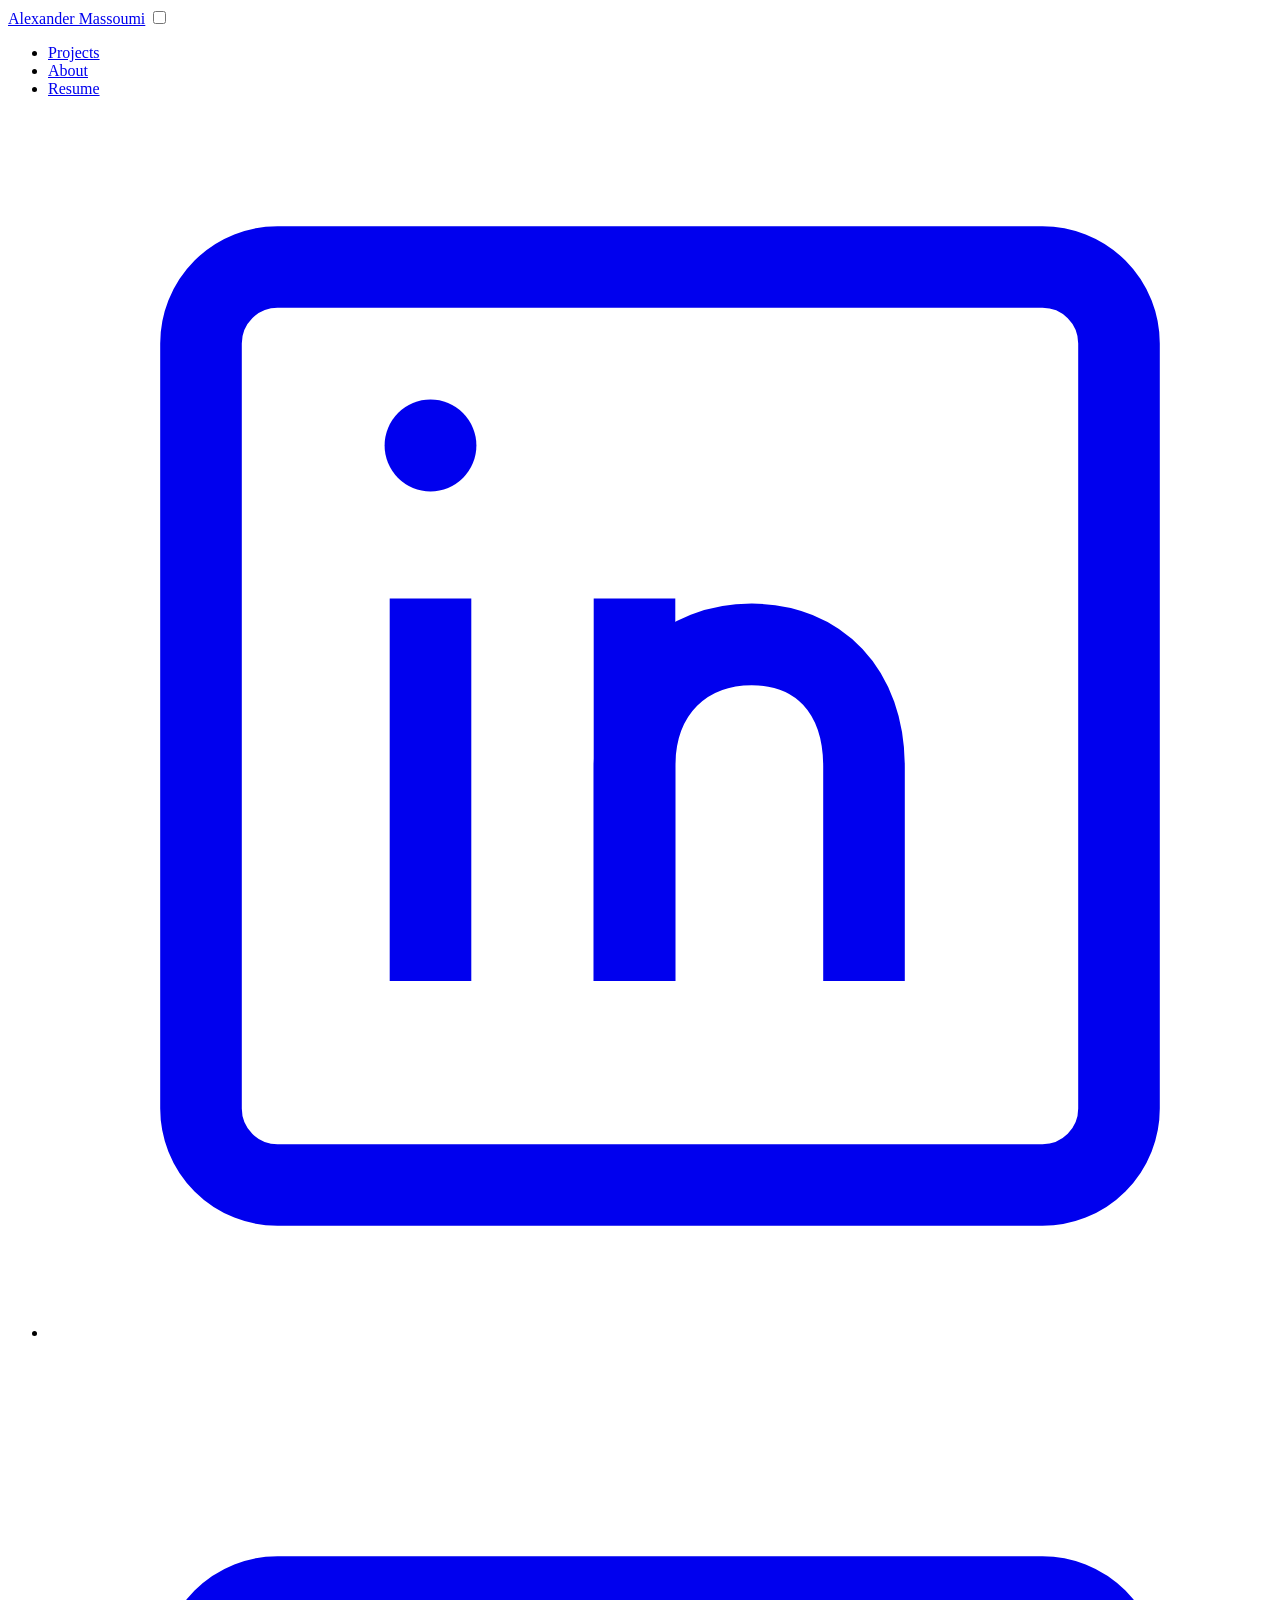
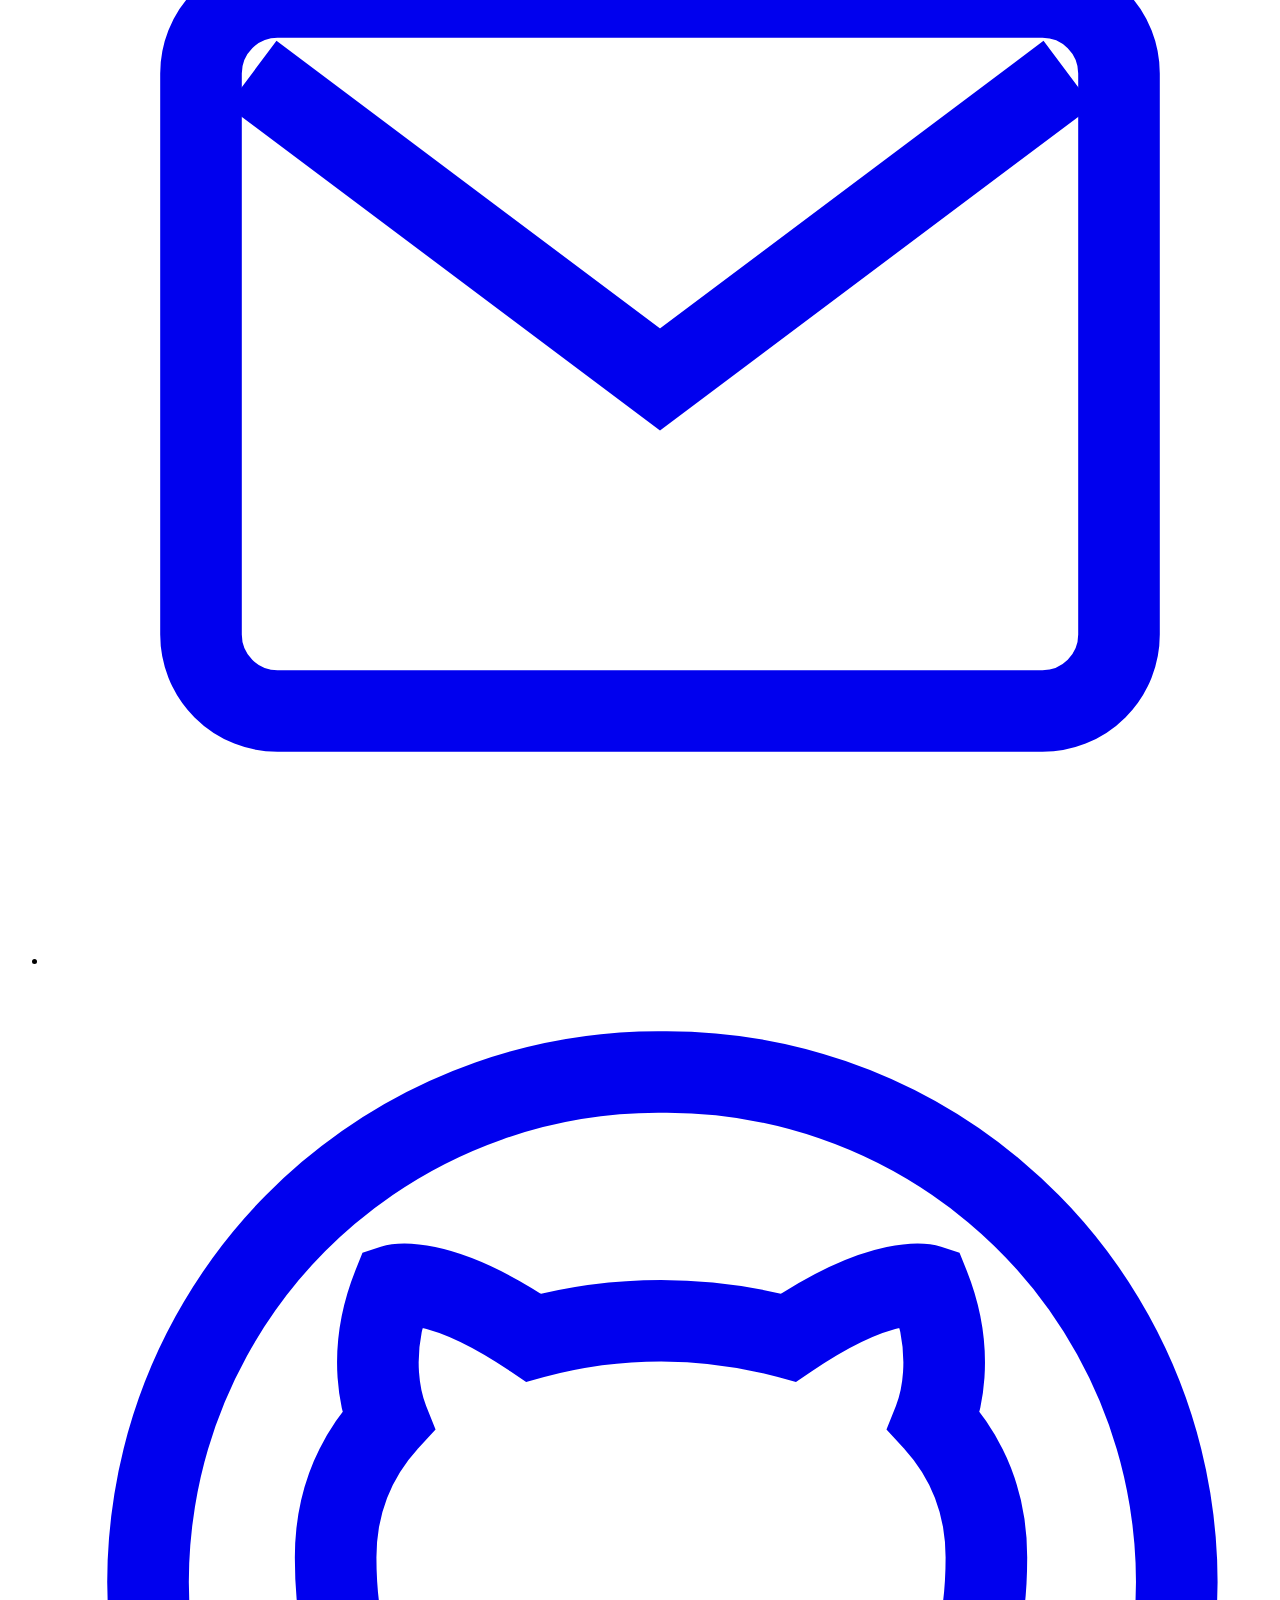
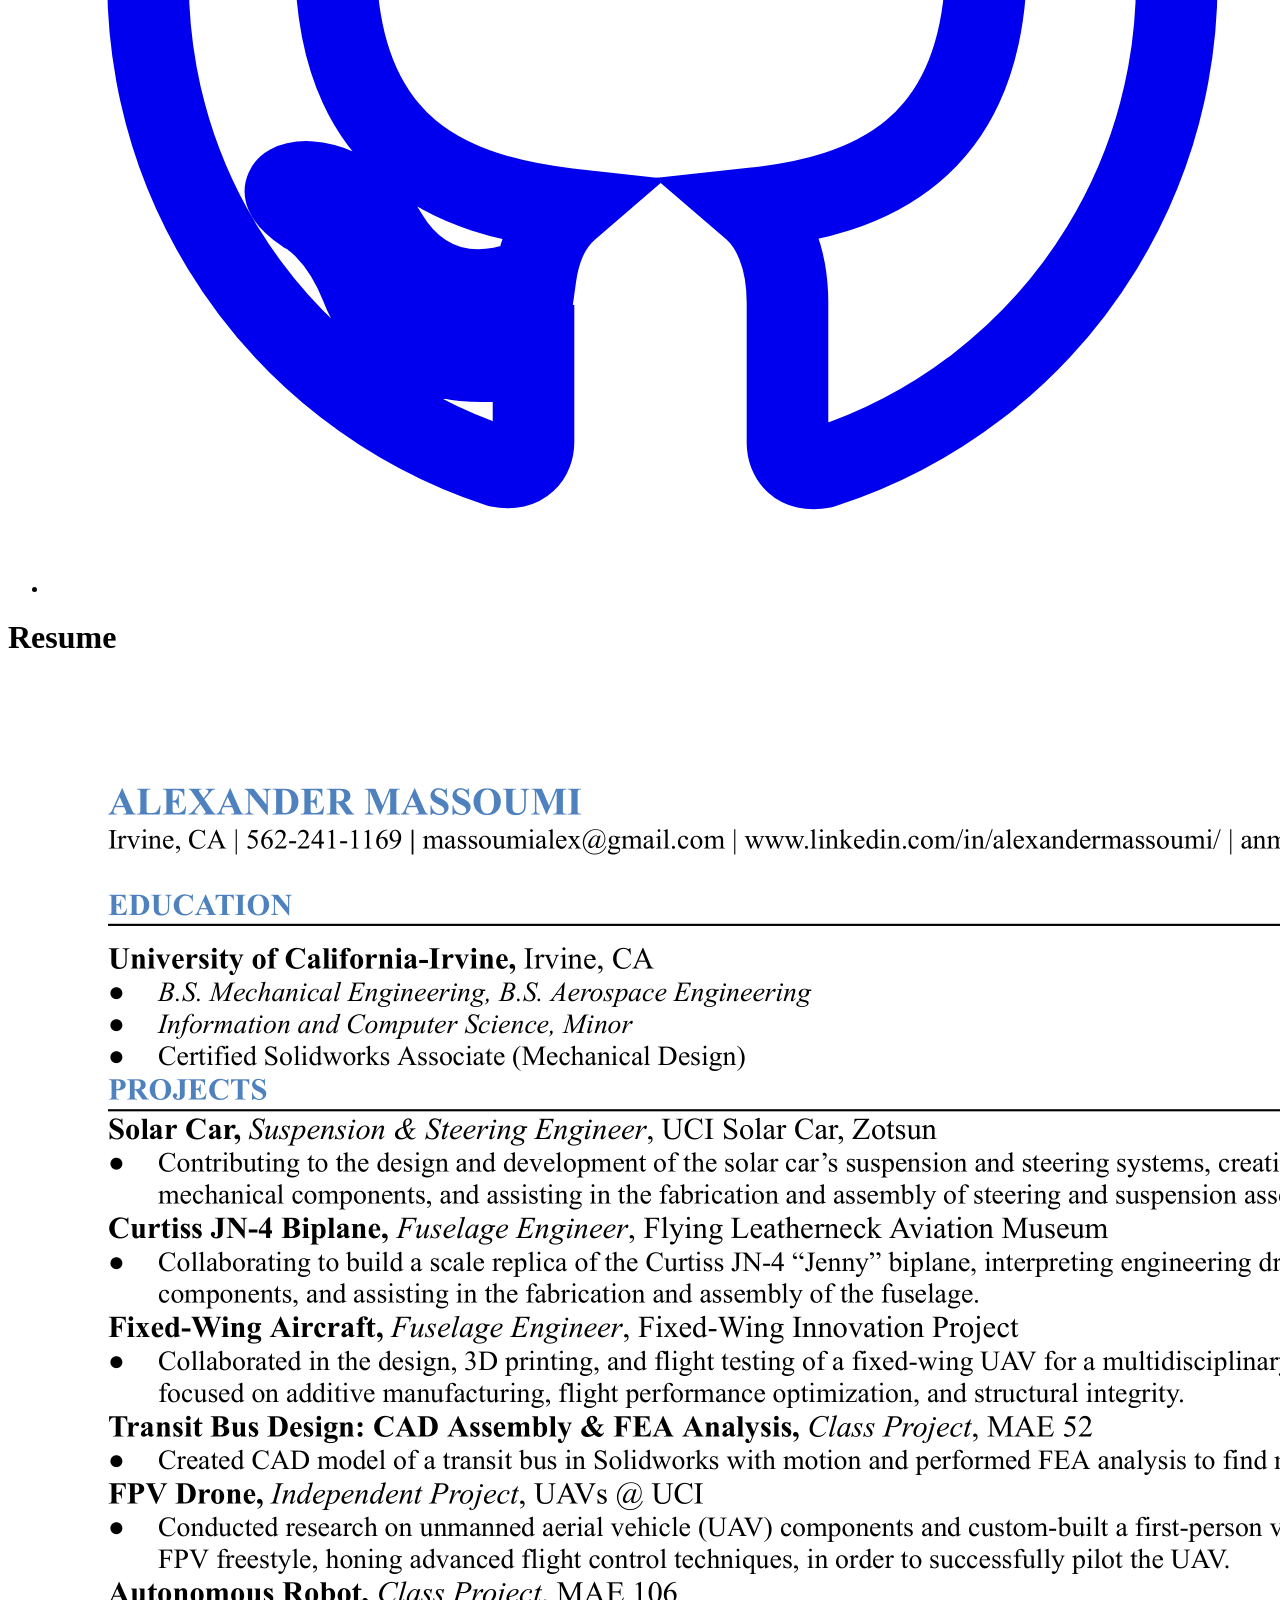
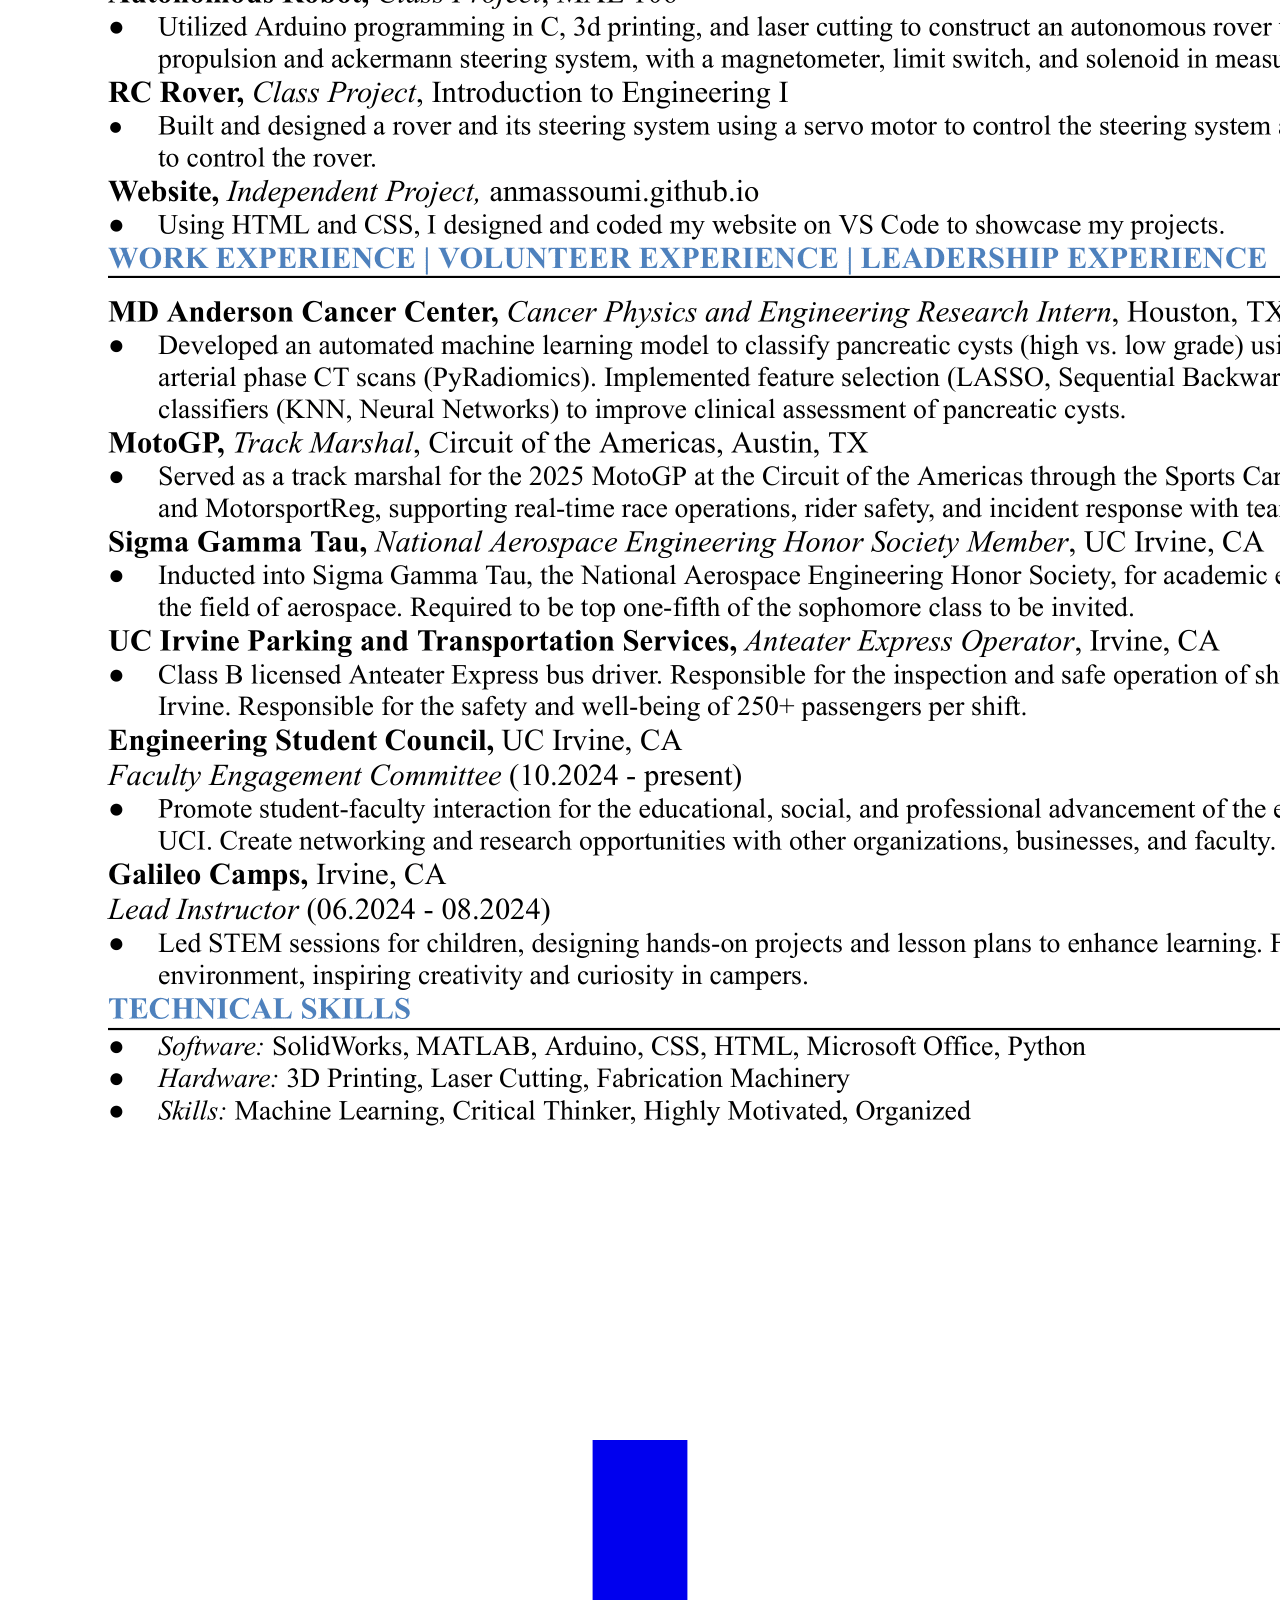
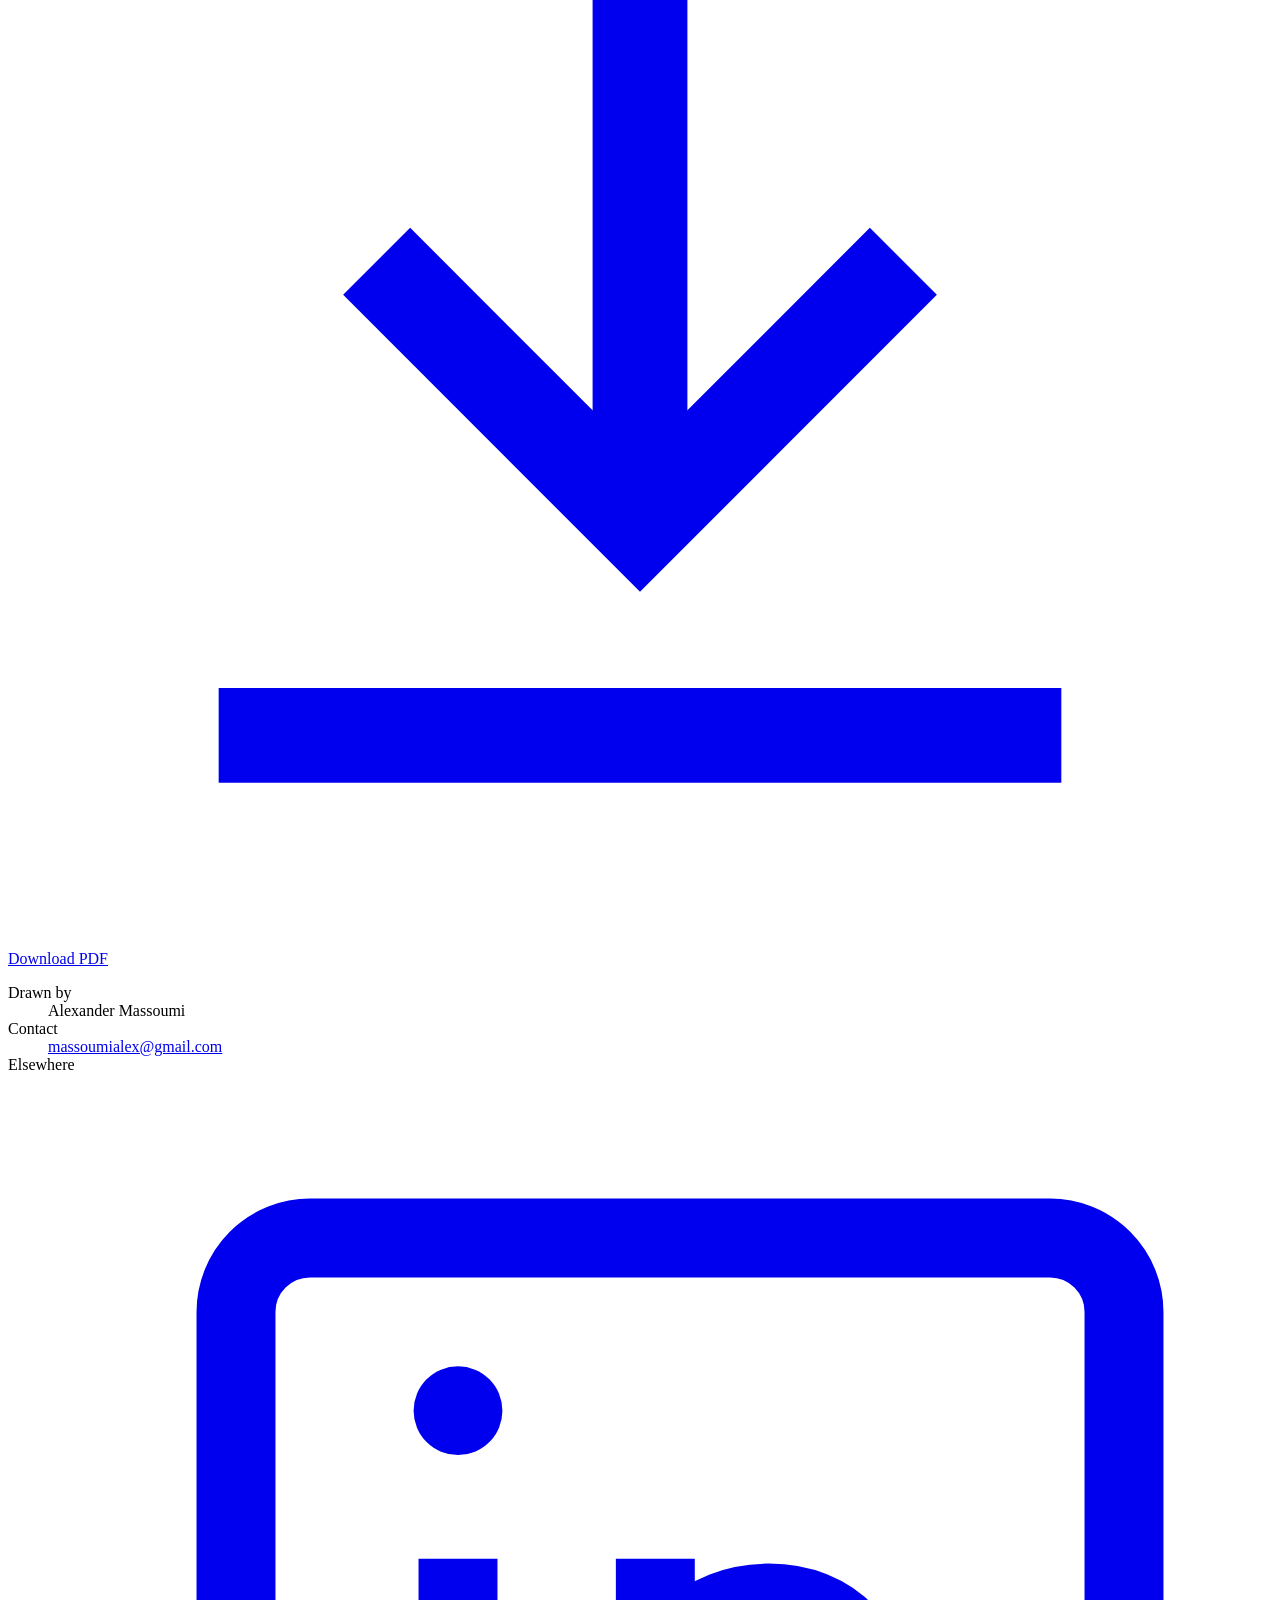
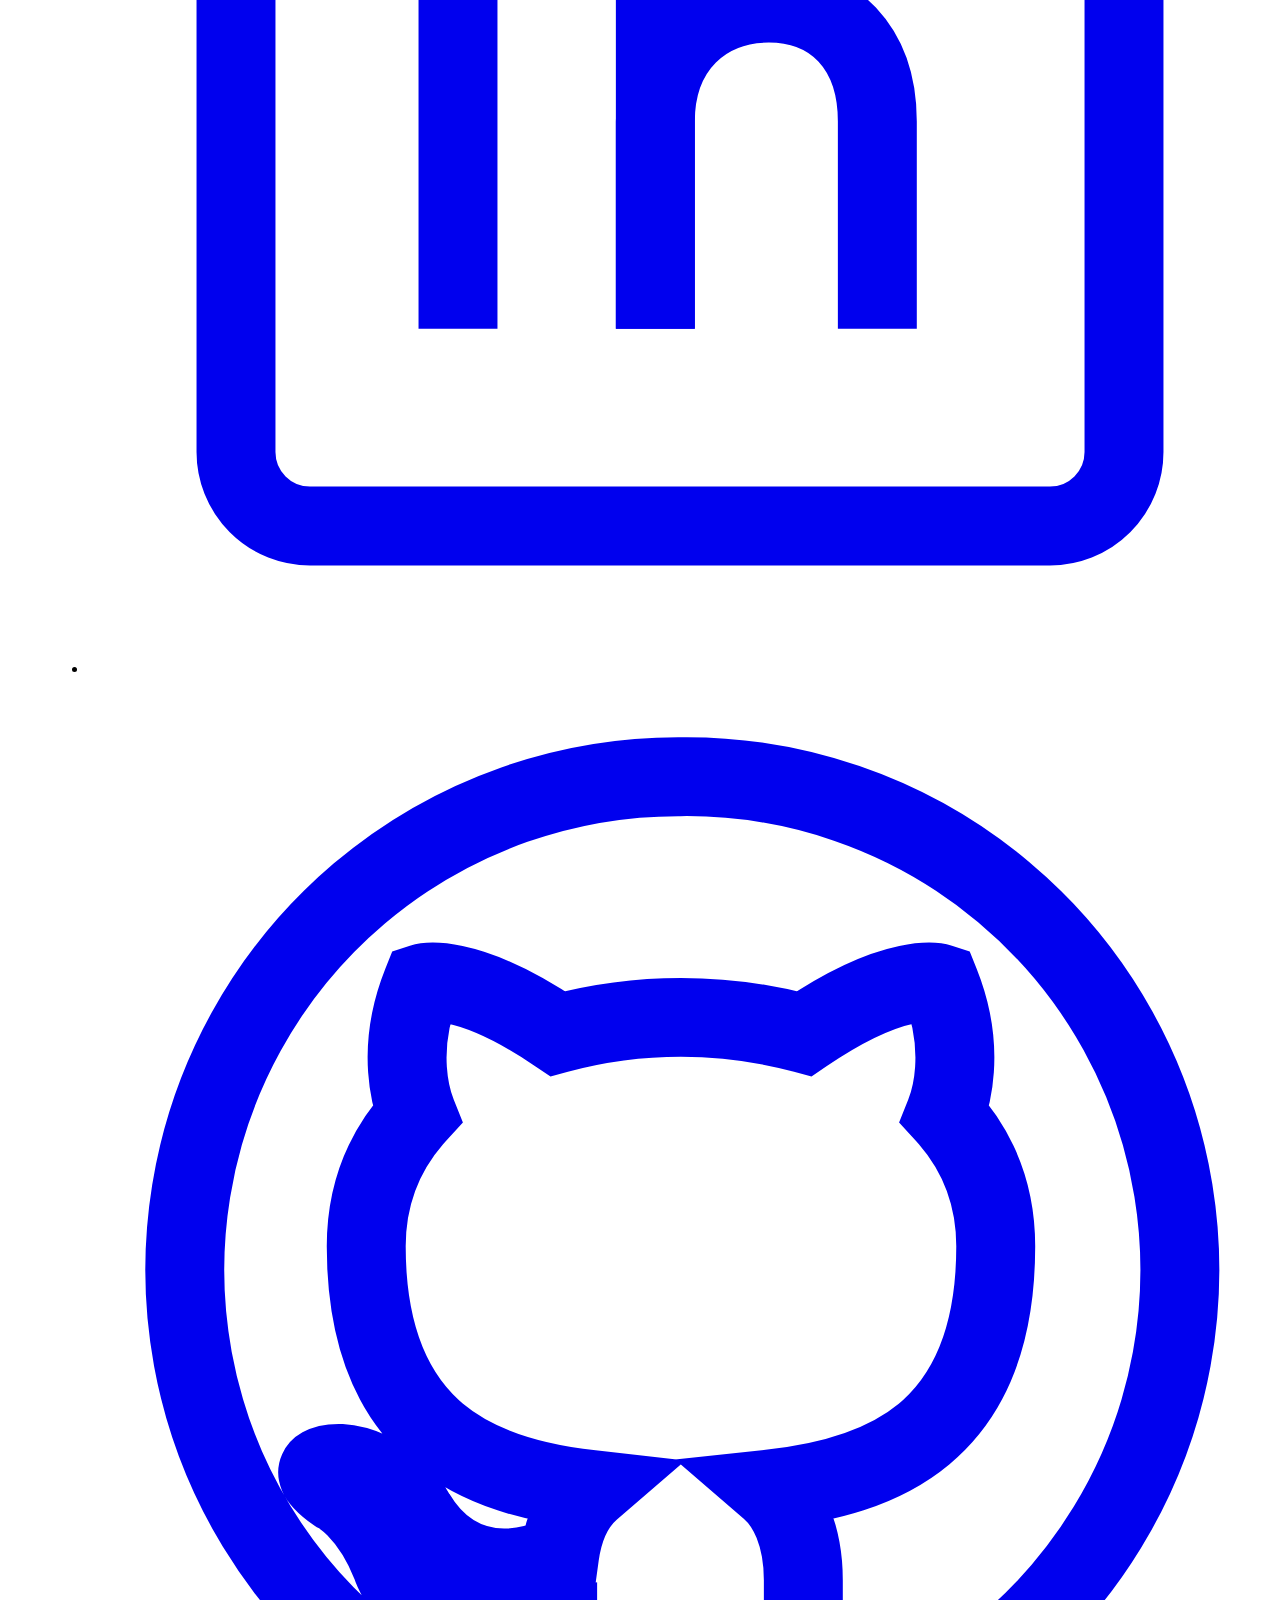
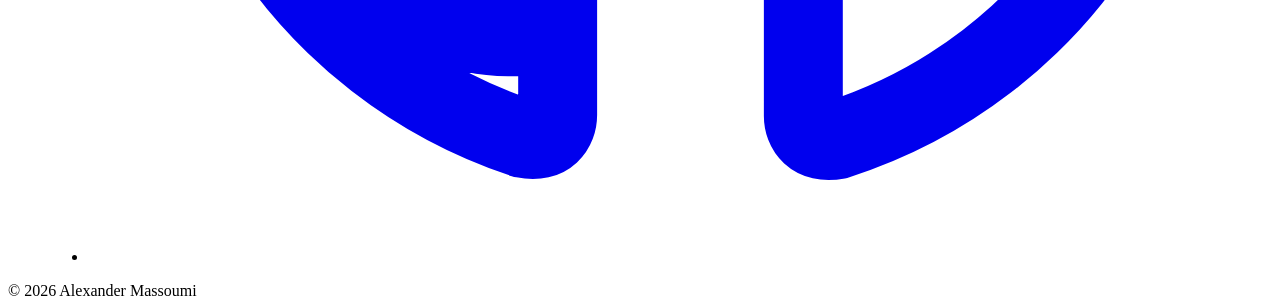
==== commit aa2f1c00: "Update elements.html" ====
--- a/elements.html
+++ b/elements.html
@@ -1,141 +1,89 @@
-<!DOCTYPE HTML>
-<!--
-	Massively by HTML5 UP
-	html5up.net | @ajlkn
-	Free for personal and commercial use under the CCA 3.0 license (html5up.net/license)
--->
-<html>
-	<head>
-		<title>Elements Reference - Massively by HTML5 UP</title>
-		<meta charset="utf-8" />
-		<meta name="viewport" content="width=device-width, initial-scale=1, user-scalable=no" />
-		<link rel="stylesheet" href="assets/css/main.css" />
-		<noscript><link rel="stylesheet" href="assets/css/noscript.css" /></noscript>
-	</head>
-	<body class="is-preload">
+<!DOCTYPE html>
+<html lang="en">
+<head>
+	<meta charset="utf-8" />
+	<title>Resume — Alexander Massoumi</title>
+	<meta name="viewport" content="width=device-width, initial-scale=1" />
+	<link rel="preconnect" href="https://fonts.googleapis.com">
+	<link rel="preconnect" href="https://fonts.gstatic.com" crossorigin>
+	<link href="https://fonts.googleapis.com/css2?family=Space+Grotesk:wght@500;600;700&family=IBM+Plex+Sans:wght@400;500&display=swap" rel="stylesheet">
+	<link rel="stylesheet" href="assets/css/style.css" />
+</head>
+<body>
 
-		Wrapper
-			<div id="wrapper">
+	<nav class="nav">
+		<div class="nav-inner">
+			<a href="index.html" class="brand"><span class="brand-mark" aria-hidden="true"></span>Alexander Massoumi</a>
+			<input type="checkbox" id="nav-toggle" class="nav-toggle" />
+			<label for="nav-toggle" class="nav-burger" aria-label="Open menu"><span></span></label>
+			<div class="nav-menu">
+				<ul class="nav-links">
+					<li><a href="index.html">Projects</a></li>
+					<li><a href="generic.html">About</a></li>
+					<li><a href="elements.html" class="active">Resume</a></li>
+				</ul>
+				<ul class="nav-social">
+					<li><a href="https://www.linkedin.com/in/alexander-massoumi-8549672a1/" aria-label="LinkedIn">
+						<svg viewBox="0 0 24 24" fill="none" stroke="currentColor" stroke-width="1.6"><rect x="3" y="3" width="18" height="18" rx="1.5"/><line x1="7.5" y1="9.5" x2="7.5" y2="17"/><circle cx="7.5" cy="6.5" r="0.9" fill="currentColor" stroke="none"/><path d="M11.5 17v-4.2c0-1.5 1-2.4 2.3-2.4 1.3 0 2.2.9 2.2 2.4V17"/><line x1="11.5" y1="9.5" x2="11.5" y2="17"/></svg>
+					</a></li>
+					<li><a href="mailto:massoumialex@gmail.com" aria-label="Email">
+						<svg viewBox="0 0 24 24" fill="none" stroke="currentColor" stroke-width="1.6"><rect x="3" y="5" width="18" height="14" rx="1.5"/><path d="M4 6.5l8 6 8-6"/></svg>
+					</a></li>
+					<li><a href="https://github.com/anmassoumi?tab=repositories" aria-label="GitHub">
+						<svg viewBox="0 0 24 24" fill="none" stroke="currentColor" stroke-width="1.6"><path d="M12 2a10 10 0 00-3.16 19.5c.5.1.68-.22.68-.48v-1.7c-2.78.6-3.37-1.34-3.37-1.34-.46-1.15-1.11-1.46-1.11-1.46-.9-.62.07-.6.07-.6 1 .07 1.53 1.03 1.53 1.03.9 1.52 2.35 1.08 2.92.83.09-.65.35-1.08.64-1.33-2.22-.25-4.56-1.11-4.56-4.93 0-1.09.39-1.98 1.03-2.68-.1-.25-.45-1.27.1-2.65 0 0 .84-.27 2.75 1.02a9.6 9.6 0 015 0c1.9-1.29 2.75-1.02 2.75-1.02.55 1.38.2 2.4.1 2.65.64.7 1.03 1.59 1.03 2.68 0 3.83-2.35 4.68-4.58 4.92.36.31.68.92.68 1.85v2.75c0 .26.18.58.69.48A10 10 0 0012 2z"/></svg>
+					</a></li>
+				</ul>
+			</div>
+		</div>
+	</nav>
 
-				<!-- Header -->
-					<header id="header">
-						<a href="index.html" class="logo">Alexander</a>
-					</header>
+	<header class="page-head container">
+		<h1>Resume</h1>
+		<div class="hero-rule"></div>
+	</header>
 
-				<!-- Nav -->
-					<nav id="nav">
-						<ul class="links">
-							<li><a href="index.html">Projects</a></li>
-							<li><a href="generic.html">About</a></li>
-							<li class="active"><a href="elements.html">Resume</a></li>
+	<main class="container">
+		<div class="resume-wrap">
+			<div class="resume-figure">
+				<img src="images/Alexander Massoumi Resume-1.png" alt="Alexander Massoumi's resume" />
+			</div>
+			<a href="images/Alexander Massoumi Resume.pdf" class="btn" download>
+				<svg viewBox="0 0 24 24" fill="none" stroke="currentColor" stroke-width="1.8"><path d="M12 3v13"/><path d="M7 11l5 5 5-5"/><path d="M4 20h16"/></svg>
+				Download PDF
+			</a>
+		</div>
+	</main>
+
+	<footer class="footer">
+		<div class="container">
+			<dl class="title-block">
+				<div>
+					<dt>Drawn by</dt>
+					<dd>Alexander Massoumi</dd>
+				</div>
+				<div>
+					<dt>Contact</dt>
+					<dd><a href="mailto:massoumialex@gmail.com">massoumialex@gmail.com</a></dd>
+				</div>
+				<div>
+					<dt>Elsewhere</dt>
+					<dd>
+						<ul class="tb-social">
+							<li><a href="https://www.linkedin.com/in/alexander-massoumi-8549672a1/" aria-label="LinkedIn">
+								<svg viewBox="0 0 24 24" fill="none" stroke="currentColor" stroke-width="1.6"><rect x="3" y="3" width="18" height="18" rx="1.5"/><line x1="7.5" y1="9.5" x2="7.5" y2="17"/><circle cx="7.5" cy="6.5" r="0.9" fill="currentColor" stroke="none"/><path d="M11.5 17v-4.2c0-1.5 1-2.4 2.3-2.4 1.3 0 2.2.9 2.2 2.4V17"/><line x1="11.5" y1="9.5" x2="11.5" y2="17"/></svg>
+							</a></li>
+							<li><a href="https://github.com/anmassoumi?tab=repositories" aria-label="GitHub">
+								<svg viewBox="0 0 24 24" fill="none" stroke="currentColor" stroke-width="1.6"><path d="M12 2a10 10 0 00-3.16 19.5c.5.1.68-.22.68-.48v-1.7c-2.78.6-3.37-1.34-3.37-1.34-.46-1.15-1.11-1.46-1.11-1.46-.9-.62.07-.6.07-.6 1 .07 1.53 1.03 1.53 1.03.9 1.52 2.35 1.08 2.92.83.09-.65.35-1.08.64-1.33-2.22-.25-4.56-1.11-4.56-4.93 0-1.09.39-1.98 1.03-2.68-.1-.25-.45-1.27.1-2.65 0 0 .84-.27 2.75 1.02a9.6 9.6 0 015 0c1.9-1.29 2.75-1.02 2.75-1.02.55 1.38.2 2.4.1 2.65.64.7 1.03 1.59 1.03 2.68 0 3.83-2.35 4.68-4.58 4.92.36.31.68.92.68 1.85v2.75c0 .26.18.58.69.48A10 10 0 0012 2z"/></svg>
+							</a></li>
 						</ul>
-						<ul class="icons">
-							<li><a href="https://www.linkedin.com/in/alexander-massoumi-8549672a1/" class="icon brands fa-linkedin"><span class="label">Twitter</span></a></li>
-							<li><a href="mailto:massoumialex@gmail.com" class="icon brands fa-google"><span class="icon"></span></a></li>
-							<!-- <li><a href="#" class="icon brands fa-instagram"><span class="label">Instagram</span></a></li> -->
-							<li><a href="https://github.com/anmassoumi?tab=repositories" class="icon brands fa-github"><span class="label">GitHub</span></a></li>
-						</ul>
-					</nav>
+					</dd>
+				</div>
+			</dl>
+			<div class="footer-meta">
+				<span>&copy; 2026 Alexander Massoumi</span>
+			</div>
+		</div>
+	</footer>
 
-				<!-- Main -->
-					<div id="main">
-
-				<!-- Main -->
-				<div id="main">
-
-					<!-- Post -->
-						<section class="post">
-							<header class="major">
-								<h1>Resume<br />
-							</header>
-							<div class="image main"><img src="images/Alexander Massoumi Resume-1.png" style="padding:1px;border:thin solid black;" alt="" /></div>
-							<p></p>
-							<p></p>
-						<!-- </section> -->
-
-
-						<div class="columns download">
-						</p>
-							   <a href="images/Alexander Massoumi Resume.pdf" class="button" download><i class="fa fa-download"></i>Download</a>
-							</p>
-						 </div>
-
-
-						</div>
-
-				<!-- </div> -->
-
-
-
-					<!-- </section> -->
-					</div>
-
-				<!-- Footer -->
-					<footer id="footer">
-						<!-- <section> -->
-							<!-- <form method="post" action="#">
-								<div class="fields">
-									<div class="field">
-										<label for="name">Name</label>
-										<input type="text" name="name" id="name" />
-									</div>
-									<div class="field">
-										<label for="email">Email</label>
-										<input type="text" name="email" id="email" />
-									</div>
-									<div class="field">
-										<label for="message">Message</label>
-										<textarea name="message" id="message" rows="3"></textarea>
-									</div>
-								</div>
-								<ul class="actions">
-									<li><input type="submit" value="Send Message" /></li>
-								</ul> -->
-							<!-- </form> -->
-						<!-- </section> -->
-						<!-- <section class="split contact"> -->
-							<!-- <section class="alt">
-								<h3>Address</h3>
-								<p>1234 Somewhere Road #87257<br />
-								Nashville, TN 00000-0000</p> -->
-							<!-- </section> -->
-							<!-- <section> -->
-								<!-- <h3>Phone</h3>
-								<p><a href="#">(000) 000-0000</a></p> -->
-							</section>
-							<section>
-								<h3>Email</h3>
-								<p><a href="mailto:massoumialex@gmail.com">massoumialex@gmail.com</a></p>
-							</section>
-							<section>
-								<h3>Socials</h3>
-								<ul class="icons alt">
-									<li><a href="https://www.linkedin.com/in/alexander-massoumi-8549672a1/" class="icon brands alt fa-linkedin"><span class="label">Twitter</span></a></li>
-									<li><a href="mailto:massoumialex@gmail.com" class="icon brands fa-google"><span class="icon"></span></a></li>
-									<!-- <li><a href="#" class="icon brands alt fa-instagram"><span class="label">Instagram</span></a></li> -->
-									<li><a href="https://github.com/anmassoumi?tab=repositories" class="icon brands alt fa-github"><span class="label">GitHub</span></a></li>
-								</ul>
-							</section>
-						</section>
-					</footer>
-
-				<!-- Copyright -->
-					<div id="copyright">
-						<ul><li>&copy; Untitled</li><li>Design: <a href="https://html5up.net">HTML5 UP</a></li></ul>
-					</div>
-
-			</div>
-
-		<!-- Scripts -->
-			<script src="assets/js/jquery.min.js"></script>
-			<script src="assets/js/jquery.scrollex.min.js"></script>
-			<script src="assets/js/jquery.scrolly.min.js"></script>
-			<script src="assets/js/browser.min.js"></script>
-			<script src="assets/js/breakpoints.min.js"></script>
-			<script src="assets/js/util.js"></script>
-			<script src="assets/js/main.js"></script>
-
-	</body>
+</body>
 </html>
-
-
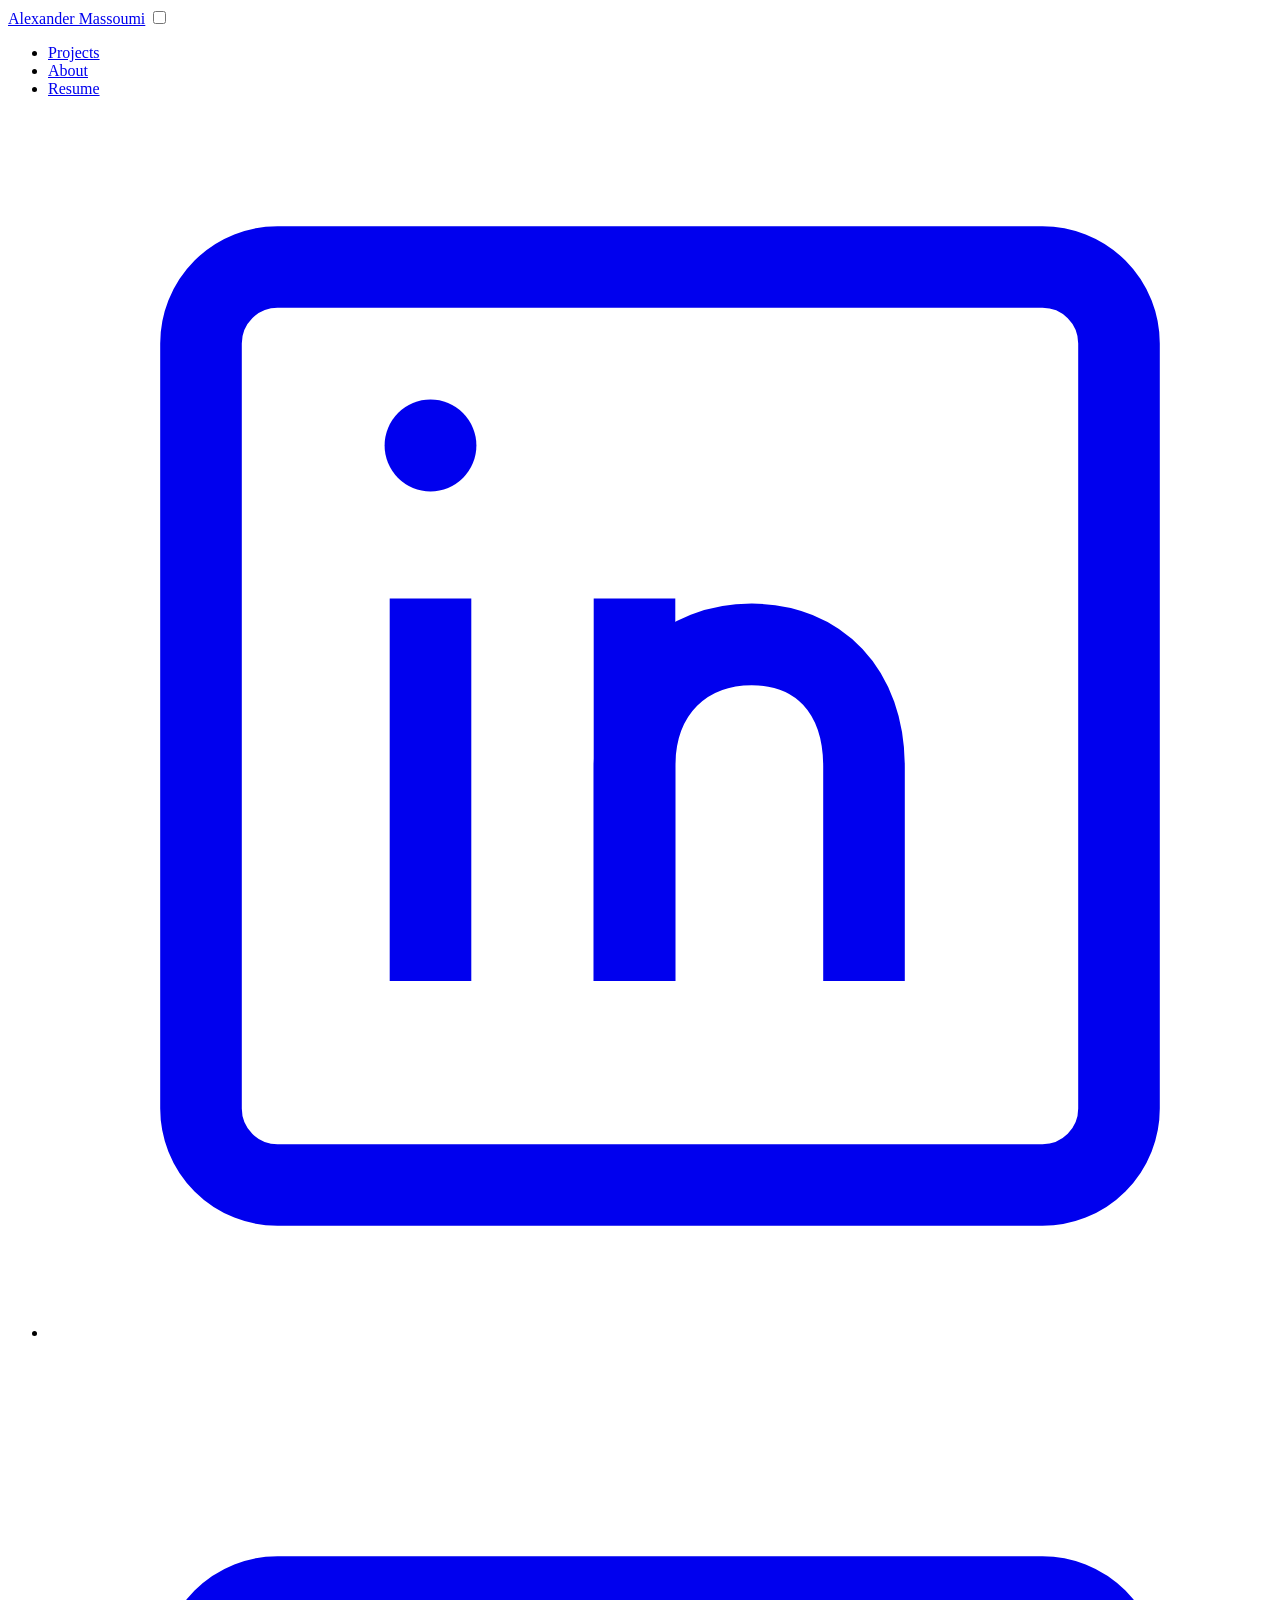
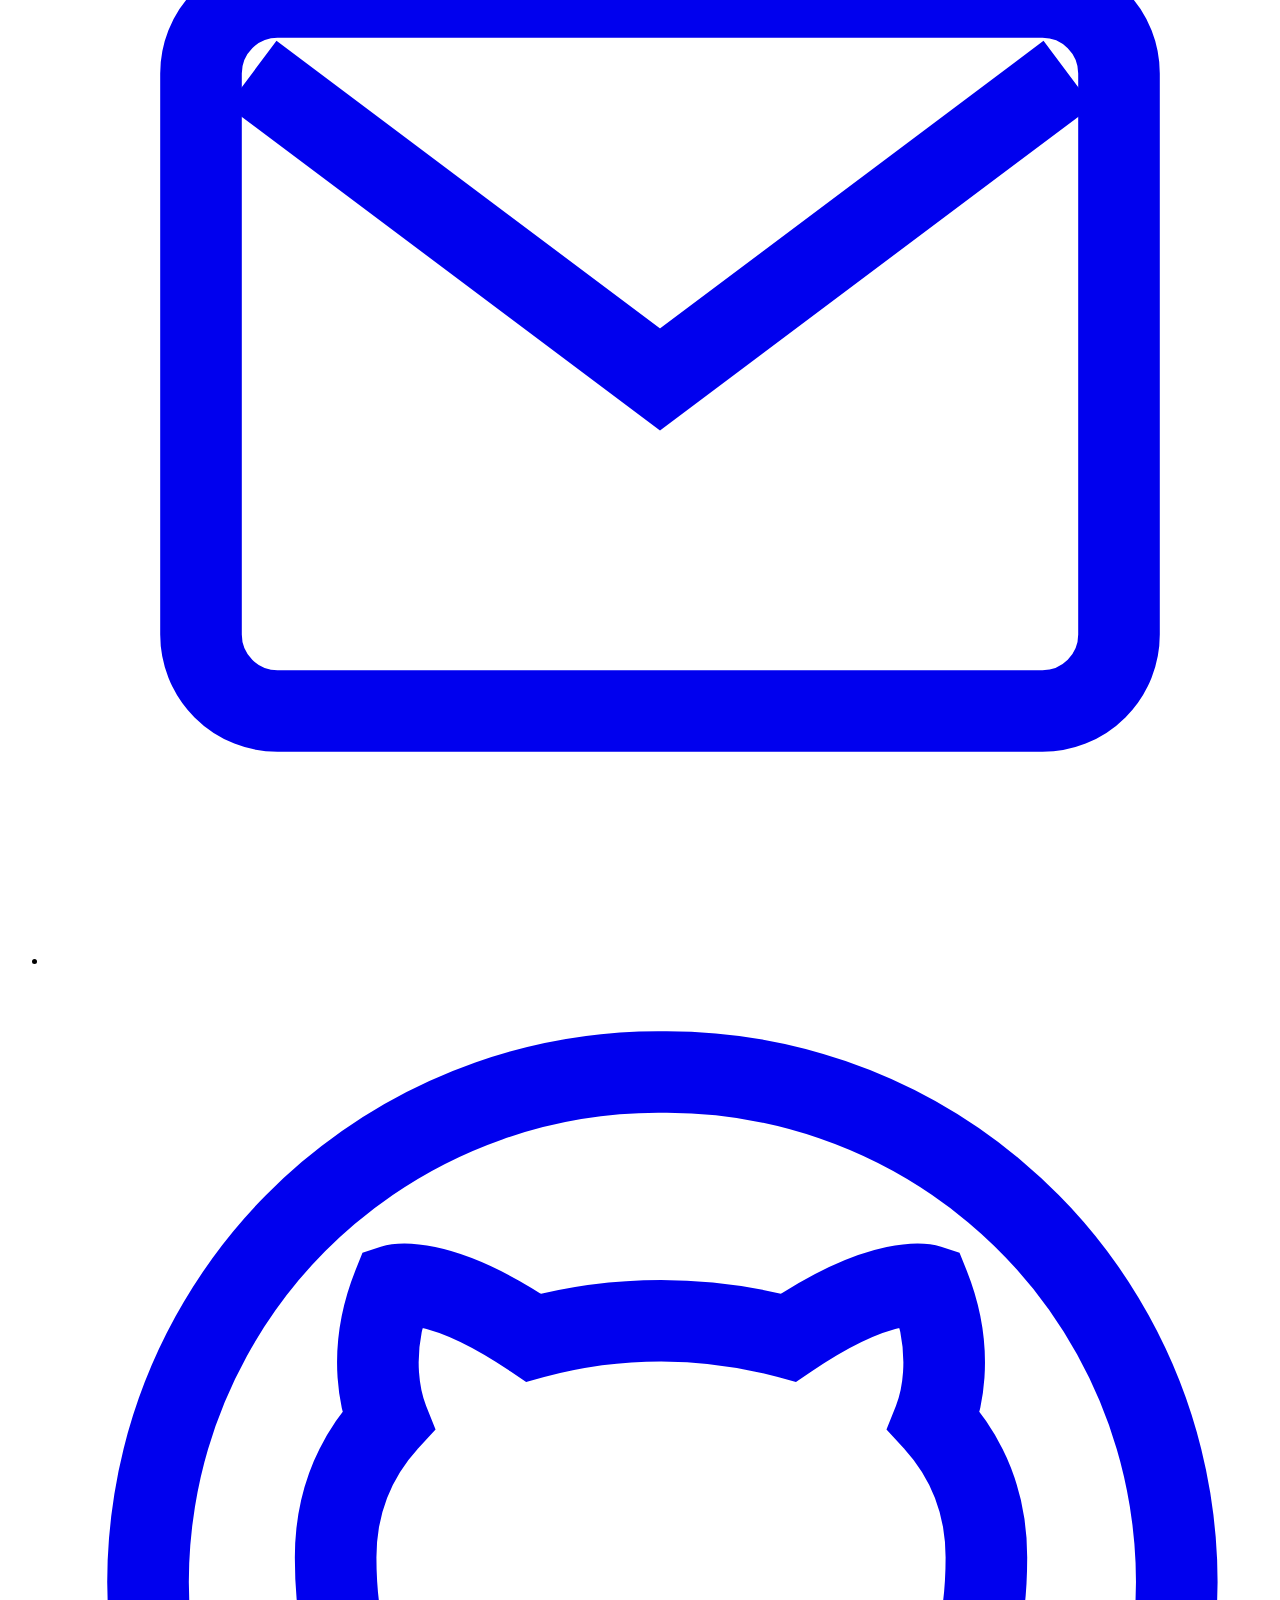
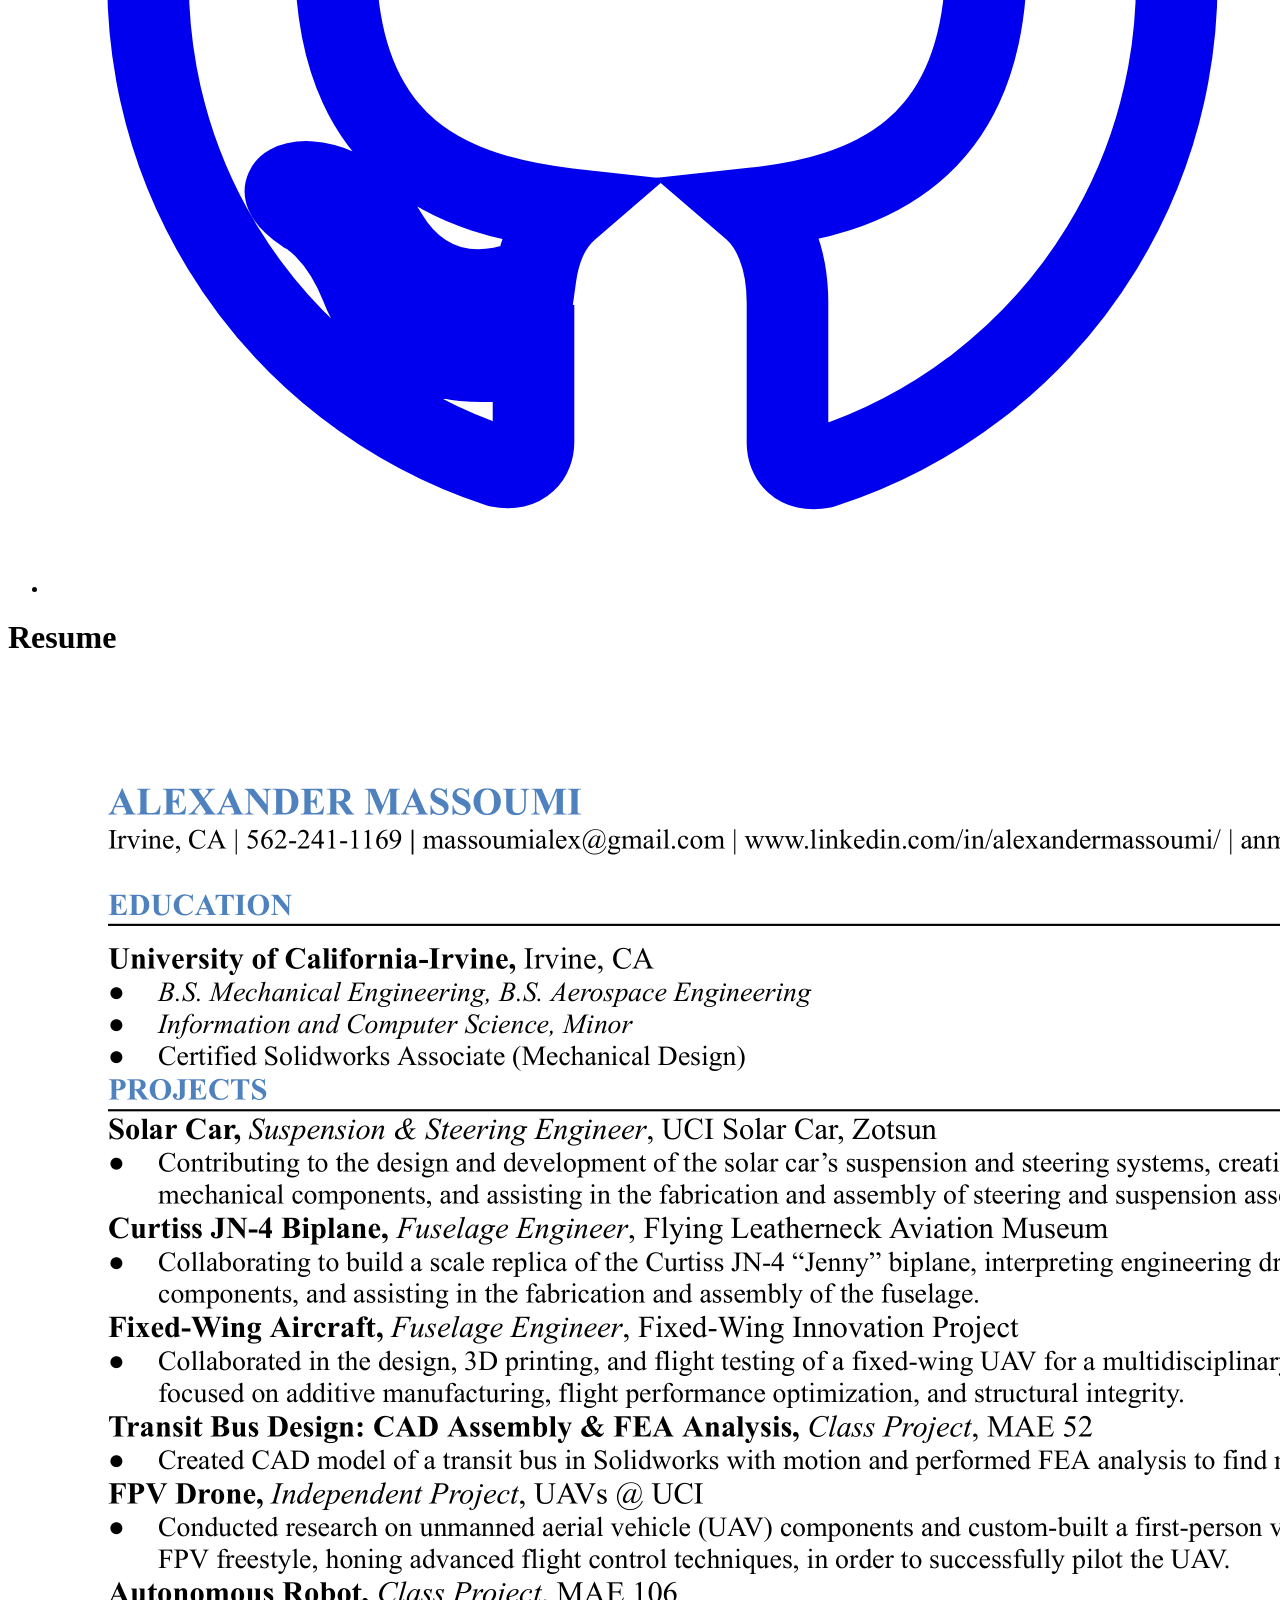
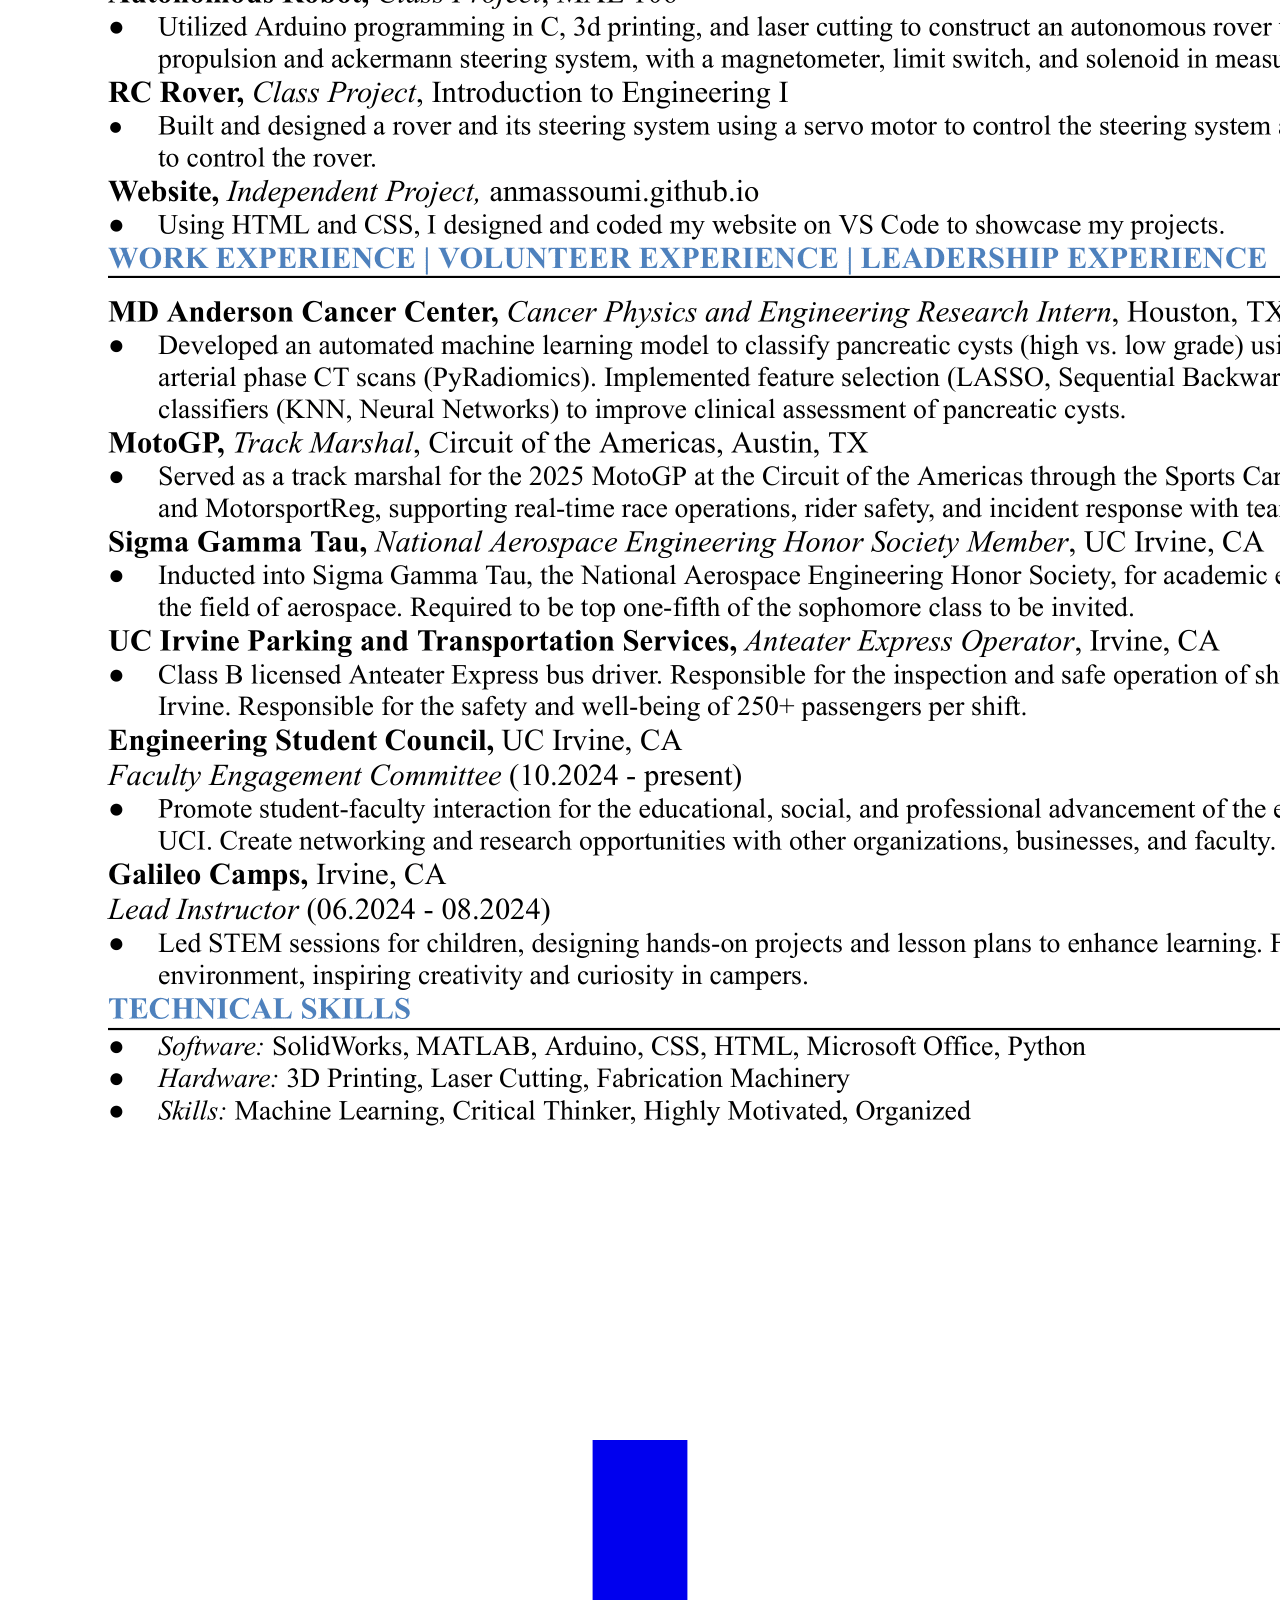
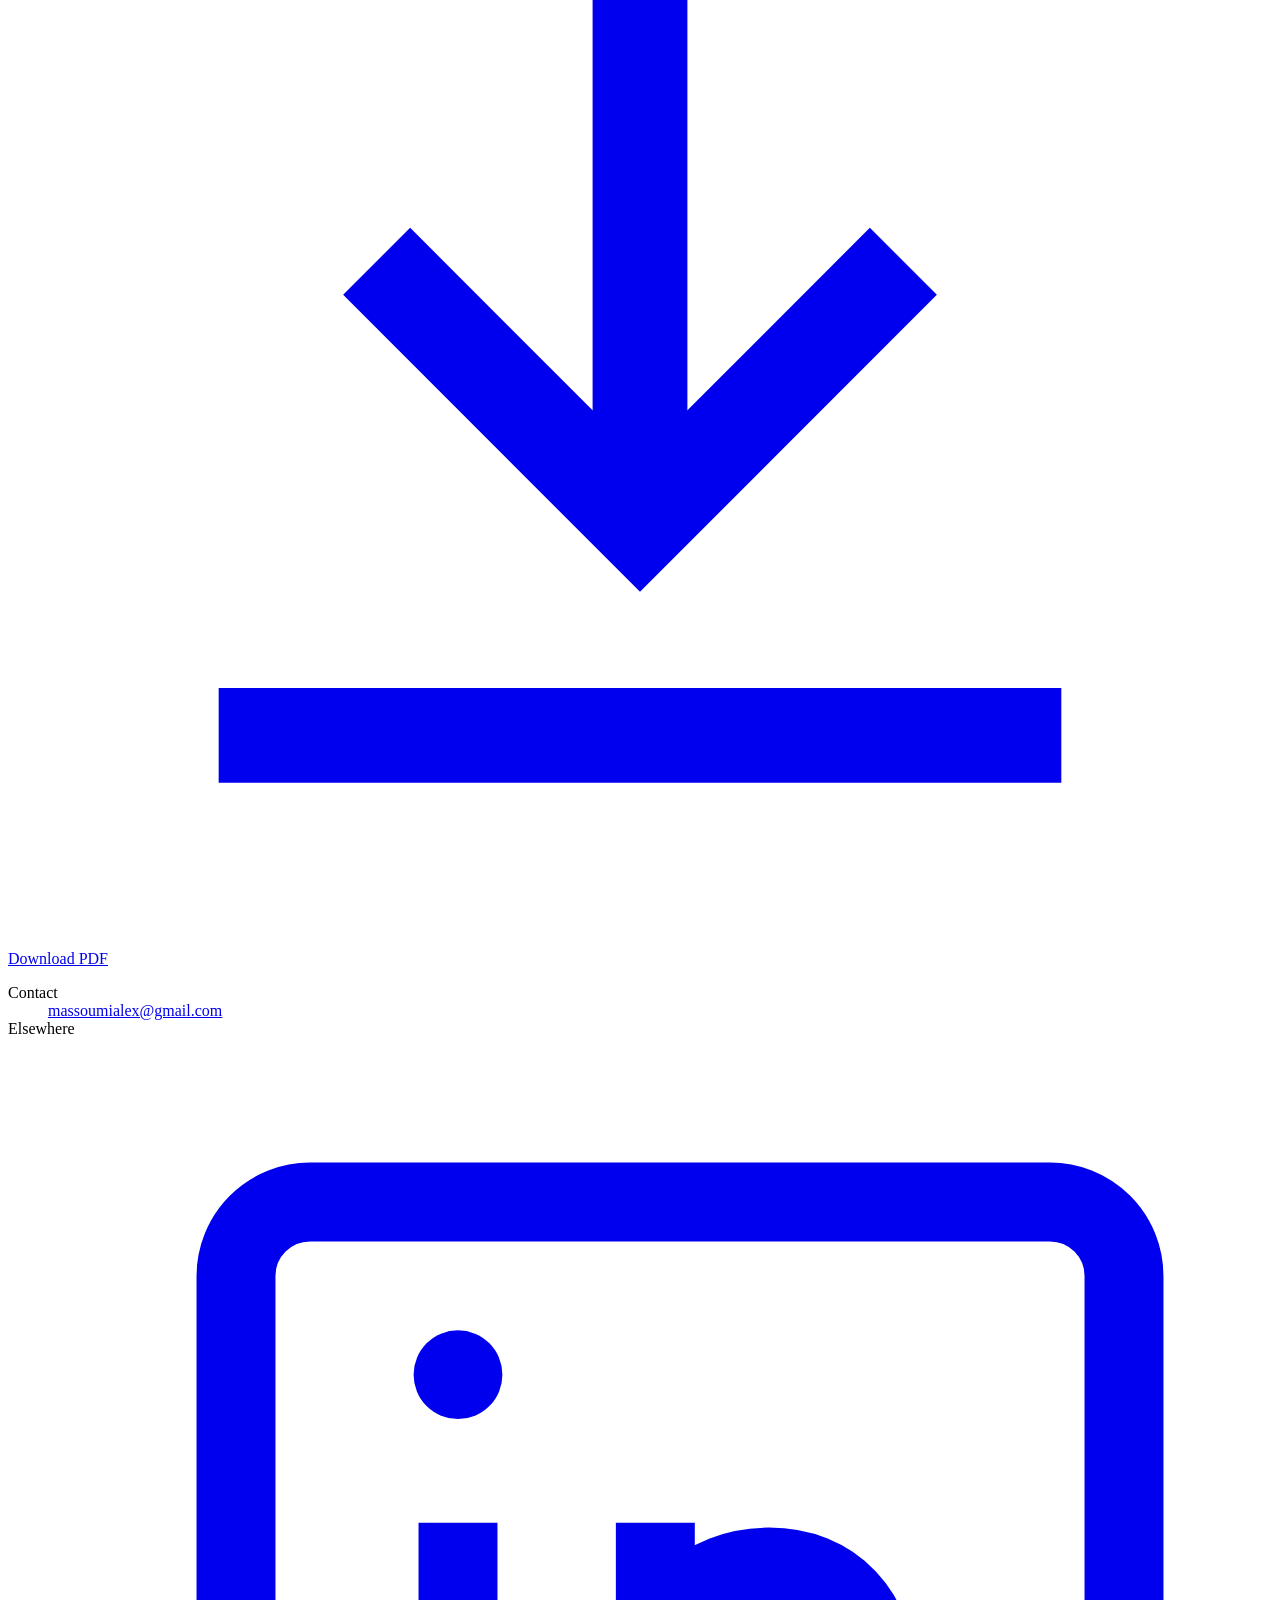
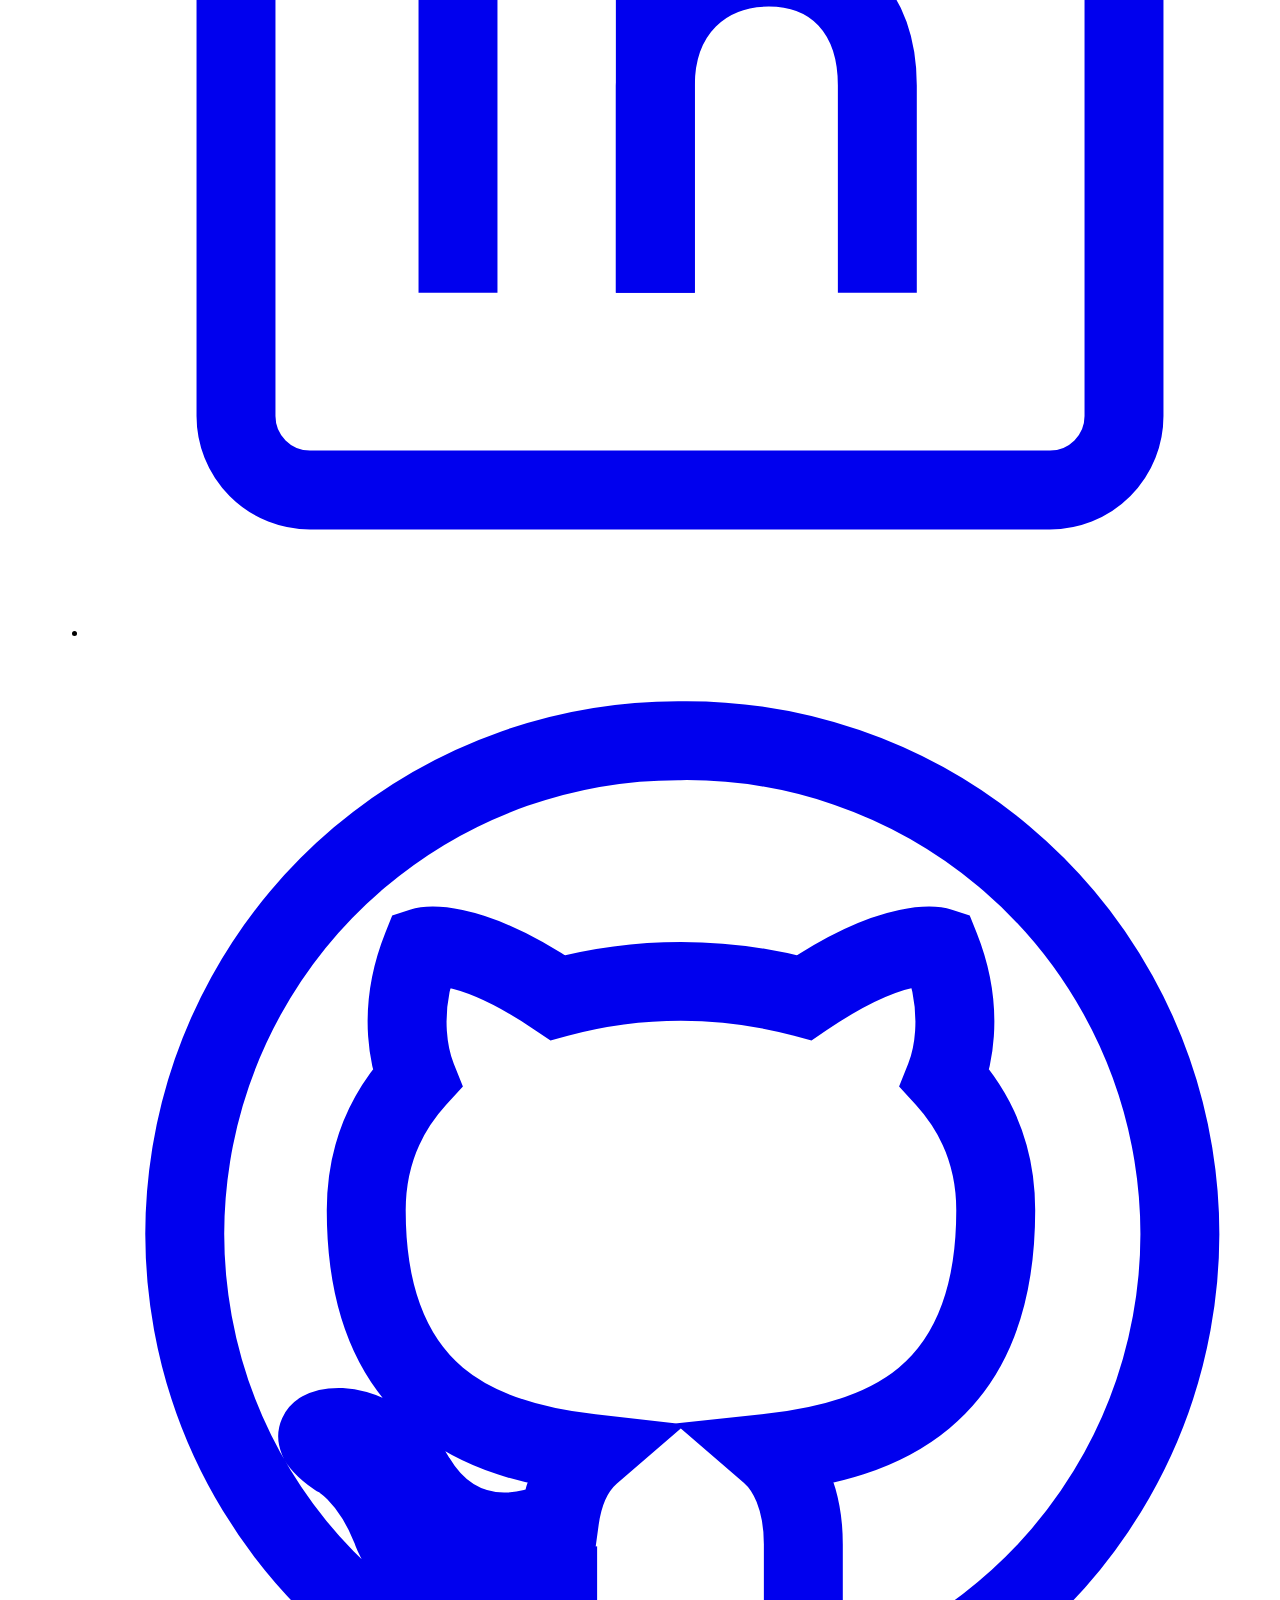
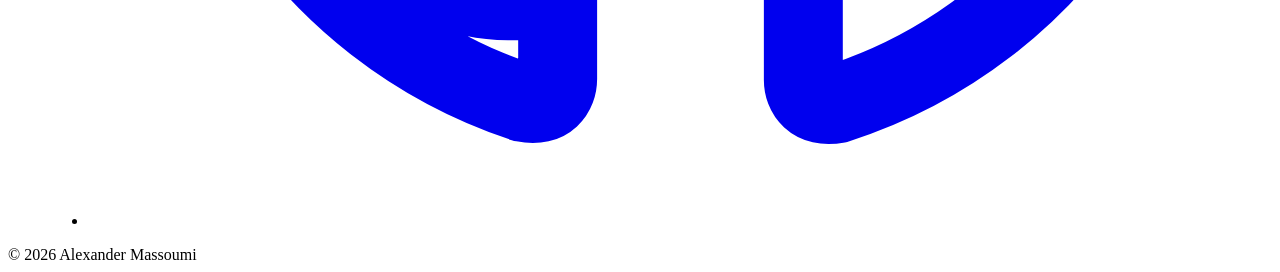
==== commit 931643fc: "Update elements.html" ====
--- a/elements.html
+++ b/elements.html
@@ -58,10 +58,6 @@
 		<div class="container">
 			<dl class="title-block">
 				<div>
-					<dt>Drawn by</dt>
-					<dd>Alexander Massoumi</dd>
-				</div>
-				<div>
 					<dt>Contact</dt>
 					<dd><a href="mailto:massoumialex@gmail.com">massoumialex@gmail.com</a></dd>
 				</div>
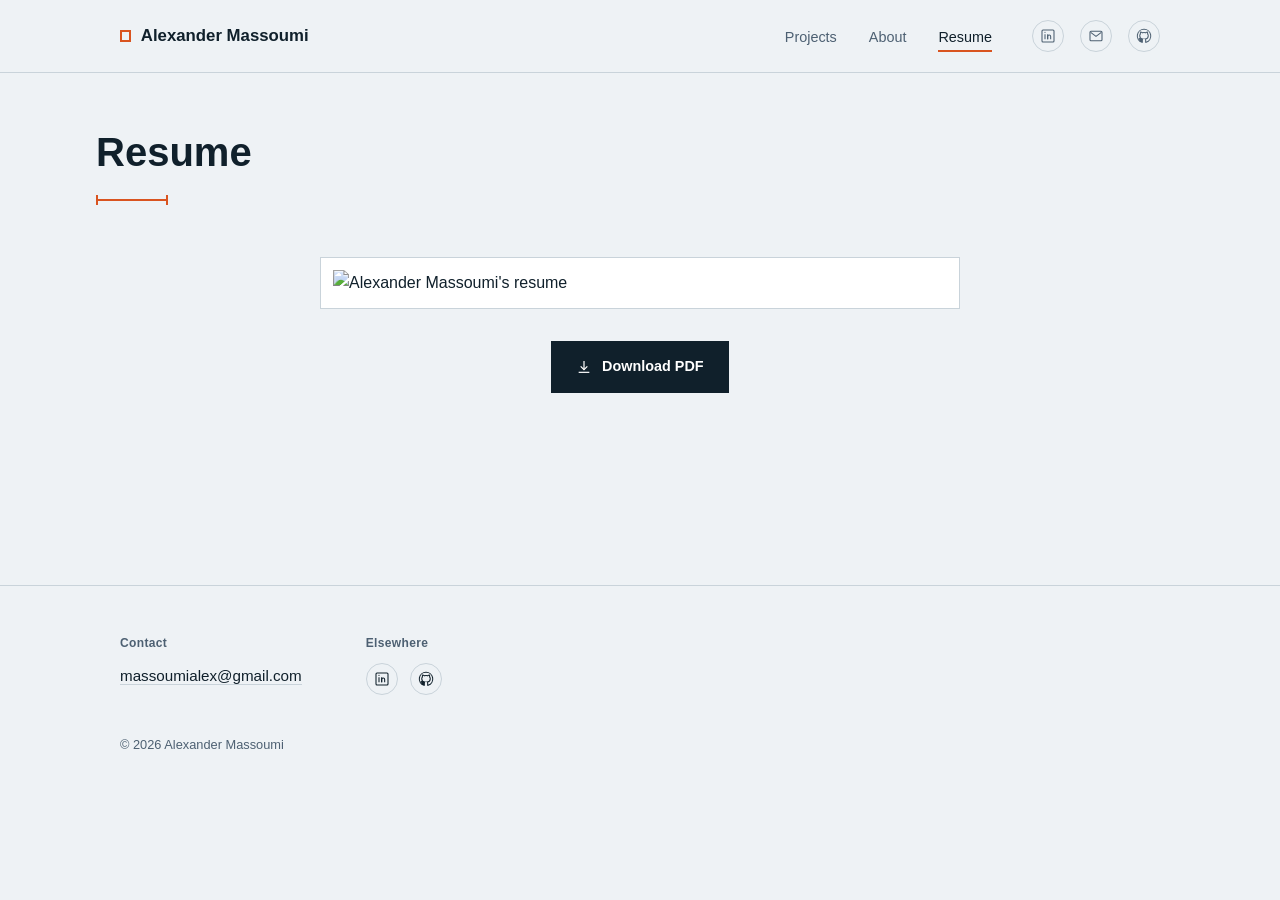
==== commit 97aa0efb: "Update elements.html" ====
--- a/elements.html
+++ b/elements.html
@@ -45,7 +45,7 @@
 	<main class="container">
 		<div class="resume-wrap">
 			<div class="resume-figure">
-				<img src="images/Alexander Massoumi Resume-1.png" alt="Alexander Massoumi's resume" />
+				<img src="images/Alexander Massoumi Resume png" alt="Alexander Massoumi's resume" />
 			</div>
 			<a href="images/Alexander Massoumi Resume.pdf" class="btn" download>
 				<svg viewBox="0 0 24 24" fill="none" stroke="currentColor" stroke-width="1.8"><path d="M12 3v13"/><path d="M7 11l5 5 5-5"/><path d="M4 20h16"/></svg>
--- a/assets/css/style.css
+++ b/assets/css/style.css
@@ -0,0 +1,486 @@
+/* ==========================================================================
+   Alexander Massoumi — portfolio stylesheet
+   Built for the markup in index.html / generic.html / elements.html
+   Fonts (linked in <head>): Space Grotesk (display), IBM Plex Sans (body)
+   ========================================================================== */
+
+/* ---- Reset ---- */
+*, *::before, *::after { box-sizing: border-box; }
+html, body, h1, h2, h3, p, dl, dt, dd, ul, figure { margin: 0; padding: 0; }
+ul { list-style: none; }
+img { display: block; max-width: 100%; }
+a { color: inherit; text-decoration: none; }
+button { font: inherit; }
+
+/* ---- Tokens ---- */
+:root {
+  --ink: #10202b;
+  --ink-soft: #4d6072;
+  --paper: #eef2f5;
+  --paper-raised: #ffffff;
+  --line: #c9d3da;
+  --accent: #d9541f;
+  --accent-ink: #ffffff;
+  --structural: #2f5d82;
+
+  --font-display: "Space Grotesk", Helvetica, Arial, sans-serif;
+  --font-body: "IBM Plex Sans", Helvetica, Arial, sans-serif;
+
+  --container-w: 68rem;
+  --gutter: 1.5rem;
+}
+
+html {
+  font-size: 16px;
+  scroll-behavior: smooth;
+}
+
+body {
+  background: var(--paper);
+  color: var(--ink);
+  font-family: var(--font-body);
+  font-weight: 400;
+  line-height: 1.6;
+  -webkit-font-smoothing: antialiased;
+}
+
+.container {
+  width: 100%;
+  max-width: var(--container-w);
+  margin: 0 auto;
+  padding: 0 var(--gutter);
+}
+
+a:focus-visible,
+button:focus-visible,
+input:focus-visible {
+  outline: 2px solid var(--structural);
+  outline-offset: 3px;
+}
+
+h1, h2, h3 {
+  font-family: var(--font-display);
+  font-weight: 700;
+  line-height: 1.15;
+  color: var(--ink);
+}
+
+p { color: var(--ink-soft); }
+
+/* A dimension-line rule, borrowed from technical drawings —
+   used as a section divider throughout the site. */
+.hero-rule {
+  position: relative;
+  height: 2px;
+  width: 4.5rem;
+  background: var(--accent);
+  margin: 1.5rem 0 0;
+}
+.hero-rule::before,
+.hero-rule::after {
+  content: "";
+  position: absolute;
+  top: -4px;
+  width: 2px;
+  height: 10px;
+  background: var(--accent);
+}
+.hero-rule::before { left: 0; }
+.hero-rule::after { right: 0; }
+
+/* ---- Nav ---- */
+.nav {
+  background: var(--paper);
+  border-bottom: 1px solid var(--line);
+  position: sticky;
+  top: 0;
+  z-index: 20;
+}
+
+.nav-inner {
+  max-width: var(--container-w);
+  margin: 0 auto;
+  padding: 0 var(--gutter);
+  height: 4.5rem;
+  display: flex;
+  align-items: center;
+  justify-content: space-between;
+  position: relative;
+}
+
+.brand {
+  font-family: var(--font-display);
+  font-weight: 600;
+  font-size: 1.05rem;
+  display: flex;
+  align-items: center;
+  gap: 0.6rem;
+  white-space: nowrap;
+}
+
+.brand-mark {
+  width: 0.7rem;
+  height: 0.7rem;
+  border: 2px solid var(--accent);
+  flex-shrink: 0;
+}
+
+.nav-toggle { display: none; }
+
+.nav-burger {
+  display: none;
+  width: 2.25rem;
+  height: 2.25rem;
+  position: relative;
+  cursor: pointer;
+  flex-shrink: 0;
+}
+.nav-burger span,
+.nav-burger span::before,
+.nav-burger span::after {
+  content: "";
+  position: absolute;
+  left: 0.35rem;
+  right: 0.35rem;
+  height: 2px;
+  background: var(--ink);
+  transition: transform 0.2s ease, opacity 0.2s ease, top 0.2s ease;
+}
+.nav-burger span { top: 1.1rem; }
+.nav-burger span::before { top: -0.5rem; }
+.nav-burger span::after { top: 0.5rem; }
+
+.nav-toggle:checked ~ .nav-burger span { background: transparent; }
+.nav-toggle:checked ~ .nav-burger span::before {
+  top: 0;
+  transform: rotate(45deg);
+  background: var(--ink);
+}
+.nav-toggle:checked ~ .nav-burger span::after {
+  top: 0;
+  transform: rotate(-45deg);
+  background: var(--ink);
+}
+
+.nav-menu {
+  display: flex;
+  align-items: center;
+  gap: 2.5rem;
+}
+
+.nav-links {
+  display: flex;
+  gap: 2rem;
+}
+.nav-links a {
+  font-family: var(--font-display);
+  font-size: 0.9rem;
+  font-weight: 500;
+  color: var(--ink-soft);
+  padding: 0.35rem 0;
+  border-bottom: 2px solid transparent;
+  transition: color 0.15s ease, border-color 0.15s ease;
+}
+.nav-links a:hover { color: var(--ink); }
+.nav-links a.active {
+  color: var(--ink);
+  border-bottom-color: var(--accent);
+}
+
+.nav-social {
+  display: flex;
+  gap: 1rem;
+}
+.nav-social a {
+  width: 2rem;
+  height: 2rem;
+  display: flex;
+  align-items: center;
+  justify-content: center;
+  color: var(--ink-soft);
+  border: 1px solid var(--line);
+  border-radius: 50%;
+  transition: color 0.15s ease, border-color 0.15s ease;
+}
+.nav-social a svg { width: 1rem; height: 1rem; }
+.nav-social a:hover {
+  color: var(--accent);
+  border-color: var(--accent);
+}
+
+@media (max-width: 780px) {
+  .nav-burger { display: block; }
+  .nav-menu {
+    position: absolute;
+    top: 100%;
+    left: 0;
+    right: 0;
+    background: var(--paper-raised);
+    border-bottom: 1px solid var(--line);
+    flex-direction: column;
+    align-items: flex-start;
+    gap: 1.5rem;
+    padding: 1.5rem var(--gutter) 2rem;
+    display: none;
+    box-shadow: 0 0.5rem 1rem rgba(16, 32, 43, 0.08);
+  }
+  .nav-toggle:checked ~ .nav-menu { display: flex; }
+  .nav-links { flex-direction: column; gap: 1.1rem; }
+  .nav-social { gap: 1.25rem; }
+}
+
+/* ---- Page head (About / Resume) ---- */
+.page-head {
+  padding: 3.5rem 0 2.5rem;
+}
+.page-head h1 {
+  font-size: 2.5rem;
+}
+
+/* ---- Hero (Projects / index) ---- */
+.hero {
+  padding: 4.5rem 0 3rem;
+  max-width: 42rem;
+}
+.hero h1 {
+  font-size: 3.25rem;
+  letter-spacing: -0.01em;
+}
+.hero p {
+  margin-top: 1.75rem;
+  font-size: 1.1rem;
+  max-width: 34rem;
+}
+
+/* ---- Buttons ---- */
+.btn {
+  display: inline-flex;
+  align-items: center;
+  gap: 0.6rem;
+  font-family: var(--font-display);
+  font-weight: 600;
+  font-size: 0.9rem;
+  color: var(--accent-ink);
+  background: var(--ink);
+  padding: 0.85rem 1.5rem;
+  border: 1px solid var(--ink);
+  transition: background 0.15s ease, border-color 0.15s ease;
+}
+.btn svg { width: 1rem; height: 1rem; }
+.btn:hover {
+  background: var(--accent);
+  border-color: var(--accent);
+}
+
+/* ---- Section label ---- */
+.section-label {
+  font-family: var(--font-display);
+  font-size: 0.85rem;
+  font-weight: 500;
+  color: var(--ink-soft);
+  padding: 2.5rem 0 1.5rem;
+  border-top: 1px solid var(--line);
+  margin-top: 3rem;
+}
+
+/* ---- Panels (project cards) ---- */
+main.container { padding-bottom: 5rem; }
+
+.panel {
+  border: 1px solid var(--line);
+  background: var(--paper-raised);
+  display: flex;
+  flex-direction: column;
+  transition: border-color 0.15s ease, transform 0.15s ease;
+}
+.panel:hover {
+  border-color: var(--structural);
+}
+
+.panel-featured {
+  display: grid !important;
+  grid-template-columns: minmax(0, 1fr) minmax(0, 1fr);
+  margin-top: 1rem;
+}
+
+.panel-figure {
+  background: var(--paper);
+  border-bottom: 1px solid var(--line);
+  display: flex;
+  align-items: center;
+  justify-content: center;
+  padding: 2rem;
+  min-height: 12rem;
+}
+.panel-featured .panel-figure {
+  border-bottom: none;
+  border-right: 1px solid var(--line);
+}
+.panel-figure img {
+  max-height: 9rem;
+  width: auto;
+  object-fit: contain;
+}
+
+.panel-body {
+  padding: 1.75rem;
+  display: flex;
+  flex-direction: column;
+  gap: 0.6rem;
+  flex-grow: 1;
+}
+
+.tag {
+  display: inline-block;
+  align-self: flex-start;
+  font-family: "IBM Plex Sans", monospace;
+  font-size: 0.7rem;
+  font-weight: 500;
+  letter-spacing: 0.04em;
+  color: var(--accent);
+  border: 1px solid var(--accent);
+  padding: 0.2rem 0.55rem;
+  margin-bottom: 0.25rem;
+}
+
+.panel-date {
+  font-family: monospace;
+  font-size: 0.8rem;
+  color: var(--ink-soft);
+}
+
+.panel-body h2 {
+  font-size: 1.6rem;
+  margin-top: 0.25rem;
+}
+.panel-body h3 {
+  font-size: 1.15rem;
+  margin-top: 0.15rem;
+}
+
+.panel-body p {
+  font-size: 0.95rem;
+}
+
+.panel-link {
+  font-family: var(--font-display);
+  font-size: 0.85rem;
+  font-weight: 600;
+  color: var(--structural);
+  margin-top: auto;
+  padding-top: 0.5rem;
+}
+.panel:hover .panel-link { color: var(--accent); }
+
+.grid {
+  display: grid;
+  grid-template-columns: repeat(2, minmax(0, 1fr));
+  gap: 1.5rem;
+  margin-top: 2rem;
+}
+
+@media (max-width: 780px) {
+  .panel-featured { grid-template-columns: 1fr; }
+  .panel-featured .panel-figure {
+    border-right: none;
+    border-bottom: 1px solid var(--line);
+  }
+  .grid { grid-template-columns: 1fr; }
+}
+
+/* ---- About page ---- */
+.about-copy {
+  padding: 3rem 0 5rem;
+  max-width: 40rem;
+}
+.about-figure {
+  width: 11rem;
+  height: 11rem;
+  overflow: hidden;
+  border: 1px solid var(--line);
+  margin-bottom: 2.5rem;
+}
+.about-figure img {
+  width: 100%;
+  height: 100%;
+  object-fit: cover;
+}
+.about-copy p {
+  margin-bottom: 1.4rem;
+  font-size: 1.02rem;
+  color: var(--ink);
+}
+.about-copy p:last-child { margin-bottom: 0; }
+
+/* ---- Resume page ---- */
+.resume-wrap {
+  padding: 1rem 0 5rem;
+  display: flex;
+  flex-direction: column;
+  align-items: center;
+  gap: 2rem;
+}
+.resume-figure {
+  width: 100%;
+  max-width: 40rem;
+  border: 1px solid var(--line);
+  background: var(--paper-raised);
+  padding: 0.75rem;
+}
+.resume-figure img { width: 100%; height: auto; }
+
+/* ---- Footer ---- */
+.footer {
+  border-top: 1px solid var(--line);
+  padding: 3rem 0 2.5rem;
+  margin-top: 2rem;
+}
+
+.title-block {
+  display: flex;
+  flex-wrap: wrap;
+  gap: 3rem 4rem;
+}
+.title-block dt {
+  font-family: var(--font-display);
+  font-size: 0.75rem;
+  font-weight: 600;
+  letter-spacing: 0.03em;
+  color: var(--ink-soft);
+  margin-bottom: 0.6rem;
+}
+.title-block dd a {
+  color: var(--ink);
+  font-size: 0.95rem;
+  border-bottom: 1px solid var(--line);
+}
+.title-block dd a:hover { border-color: var(--accent); color: var(--accent); }
+
+.tb-social {
+  display: flex;
+  gap: 0.75rem;
+}
+.tb-social a {
+  width: 2rem;
+  height: 2rem;
+  display: flex;
+  align-items: center;
+  justify-content: center;
+  border: 1px solid var(--line);
+  border-radius: 50%;
+  color: var(--ink-soft);
+}
+.tb-social a svg { width: 1rem; height: 1rem; }
+.tb-social a:hover { color: var(--accent); border-color: var(--accent); }
+
+.footer-meta {
+  margin-top: 2.5rem;
+  font-size: 0.8rem;
+  color: var(--ink-soft);
+}
+
+@media (max-width: 560px) {
+  .hero h1 { font-size: 2.4rem; }
+  .page-head h1 { font-size: 2rem; }
+  .panel-body { padding: 1.4rem; }
+}
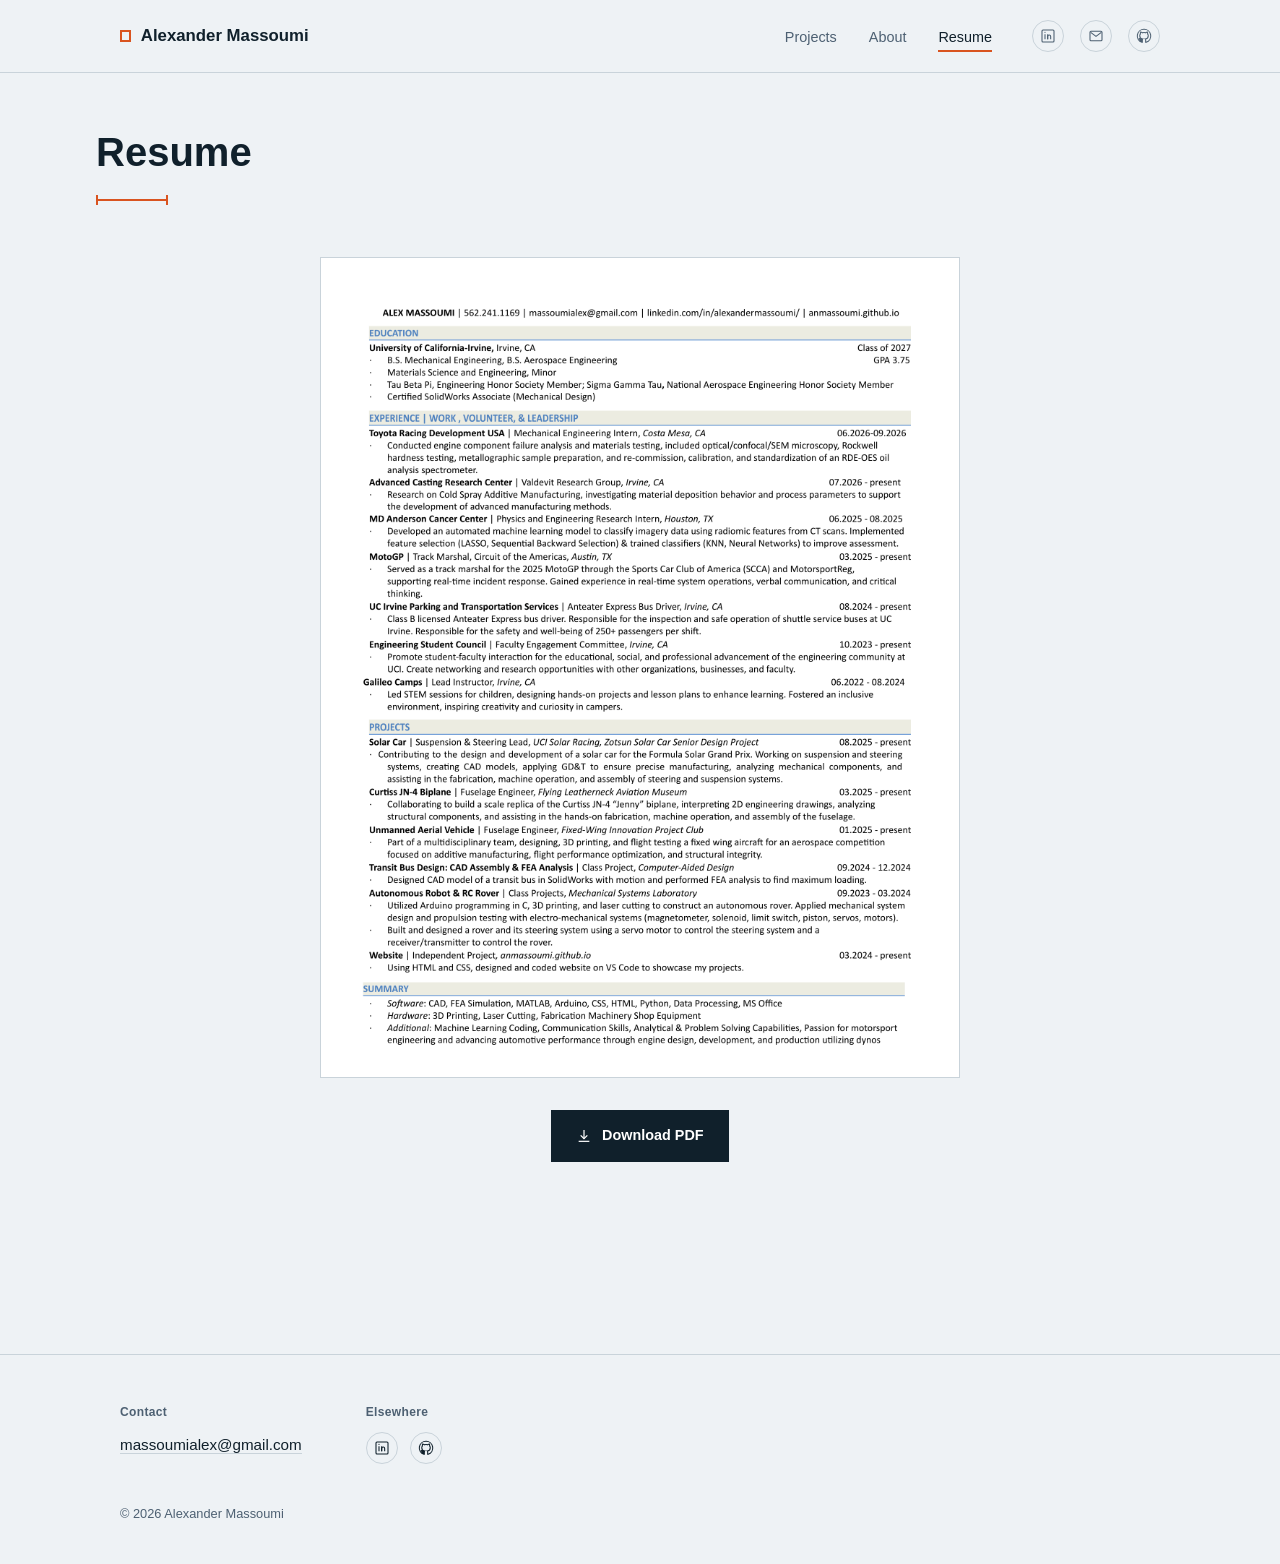
==== commit d6ad1462: "Update elements.html" ====
--- a/elements.html
+++ b/elements.html
@@ -45,7 +45,7 @@
 	<main class="container">
 		<div class="resume-wrap">
 			<div class="resume-figure">
-				<img src="images/Alexander Massoumi Resume png" alt="Alexander Massoumi's resume" />
+				<img src="images/Alexander Massoumi Resume png.png" alt="Alexander Massoumi's resume" />
 			</div>
 			<a href="images/Alexander Massoumi Resume.pdf" class="btn" download>
 				<svg viewBox="0 0 24 24" fill="none" stroke="currentColor" stroke-width="1.8"><path d="M12 3v13"/><path d="M7 11l5 5 5-5"/><path d="M4 20h16"/></svg>
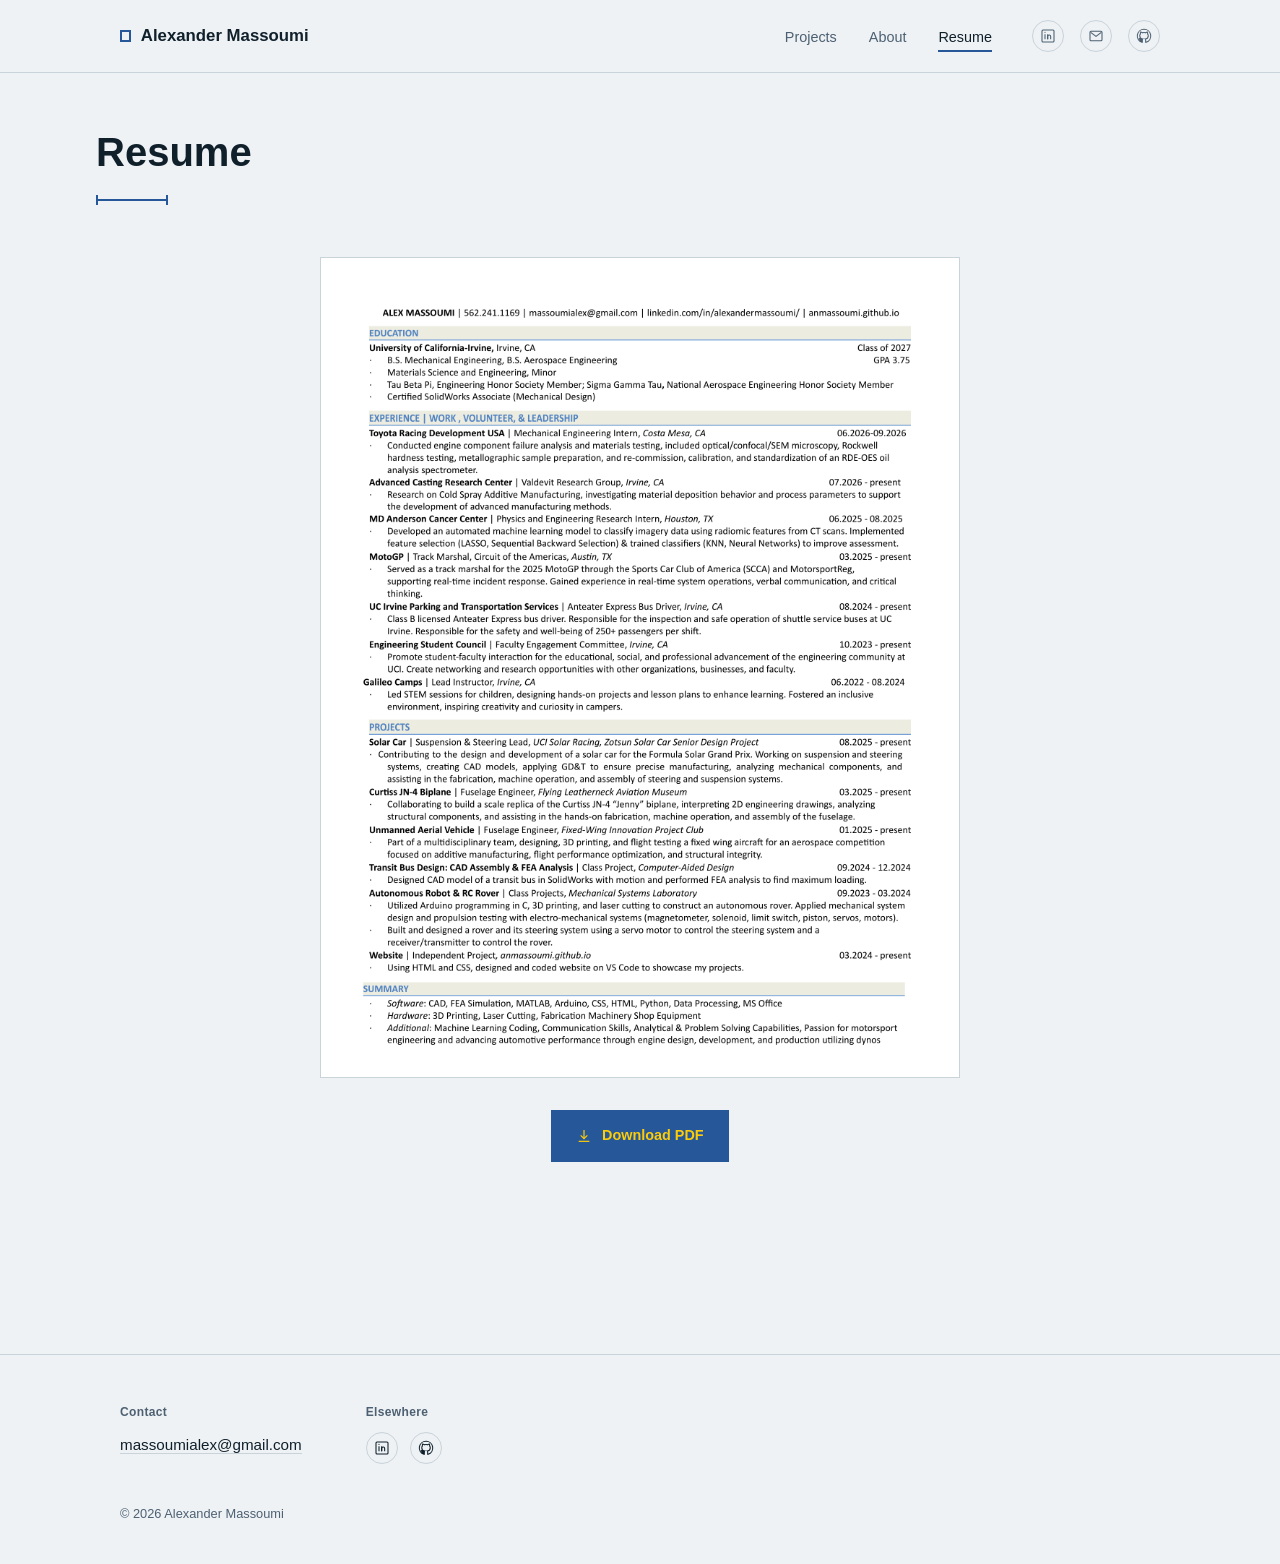
==== commit 6d8097e0: "Update elements.html" ====
--- a/elements.html
+++ b/elements.html
@@ -81,5 +81,6 @@
 		</div>
 	</footer>
 
+	<script src="assets/js/site.js" defer></script>
 </body>
 </html>
--- a/assets/css/style.css
+++ b/assets/css/style.css
@@ -2,6 +2,7 @@
    Alexander Massoumi — portfolio stylesheet
    Built for the markup in index.html / generic.html / elements.html
    Fonts (linked in <head>): Space Grotesk (display), IBM Plex Sans (body)
+   Theme: UC Irvine Blue & Gold
    ========================================================================== */
 
 /* ---- Reset ---- */
@@ -19,9 +20,10 @@
   --paper: #eef2f5;
   --paper-raised: #ffffff;
   --line: #c9d3da;
-  --accent: #d9541f;
+  --accent: #fecc07;
   --accent-ink: #ffffff;
-  --structural: #2f5d82;
+  --structural: #255799;
+  --structural-dark: #143a63;
 
   --font-display: "Space Grotesk", Helvetica, Arial, sans-serif;
   --font-body: "IBM Plex Sans", Helvetica, Arial, sans-serif;
@@ -73,7 +75,7 @@
   position: relative;
   height: 2px;
   width: 4.5rem;
-  background: var(--accent);
+  background: var(--structural);
   margin: 1.5rem 0 0;
 }
 .hero-rule::before,
@@ -83,7 +85,7 @@
   top: -4px;
   width: 2px;
   height: 10px;
-  background: var(--accent);
+  background: var(--structural);
 }
 .hero-rule::before { left: 0; }
 .hero-rule::after { right: 0; }
@@ -121,7 +123,7 @@
 .brand-mark {
   width: 0.7rem;
   height: 0.7rem;
-  border: 2px solid var(--accent);
+  border: 2px solid var(--structural);
   flex-shrink: 0;
 }
 
@@ -184,7 +186,7 @@
 .nav-links a:hover { color: var(--ink); }
 .nav-links a.active {
   color: var(--ink);
-  border-bottom-color: var(--accent);
+  border-bottom-color: var(--structural);
 }
 
 .nav-social {
@@ -204,8 +206,8 @@
 }
 .nav-social a svg { width: 1rem; height: 1rem; }
 .nav-social a:hover {
-  color: var(--accent);
-  border-color: var(--accent);
+  color: var(--structural);
+  border-color: var(--structural);
 }
 
 @media (max-width: 780px) {
@@ -260,16 +262,17 @@
   font-family: var(--font-display);
   font-weight: 600;
   font-size: 0.9rem;
-  color: var(--accent-ink);
-  background: var(--ink);
+  color: var(--accent);
+  background: var(--structural);
   padding: 0.85rem 1.5rem;
-  border: 1px solid var(--ink);
-  transition: background 0.15s ease, border-color 0.15s ease;
+  border: 1px solid var(--structural);
+  transition: background 0.15s ease, border-color 0.15s ease, color 0.15s ease;
 }
 .btn svg { width: 1rem; height: 1rem; }
 .btn:hover {
-  background: var(--accent);
-  border-color: var(--accent);
+  background: var(--structural-dark);
+  border-color: var(--structural-dark);
+  color: var(--accent);
 }
 
 /* ---- Section label ---- */
@@ -338,7 +341,7 @@
   font-weight: 500;
   letter-spacing: 0.04em;
   color: var(--accent);
-  border: 1px solid var(--accent);
+  border: 1px solid var(--structural);
   padding: 0.2rem 0.55rem;
   margin-bottom: 0.25rem;
 }
@@ -366,11 +369,10 @@
   font-family: var(--font-display);
   font-size: 0.85rem;
   font-weight: 600;
-  color: var(--structural);
+  color: var(--accent);
   margin-top: auto;
   padding-top: 0.5rem;
 }
-.panel:hover .panel-link { color: var(--accent); }
 
 .grid {
   display: grid;
@@ -454,7 +456,7 @@
   font-size: 0.95rem;
   border-bottom: 1px solid var(--line);
 }
-.title-block dd a:hover { border-color: var(--accent); color: var(--accent); }
+.title-block dd a:hover { border-color: var(--structural); color: var(--accent); }
 
 .tb-social {
   display: flex;
@@ -471,7 +473,7 @@
   color: var(--ink-soft);
 }
 .tb-social a svg { width: 1rem; height: 1rem; }
-.tb-social a:hover { color: var(--accent); border-color: var(--accent); }
+.tb-social a:hover { color: var(--structural); border-color: var(--structural); }
 
 .footer-meta {
   margin-top: 2.5rem;
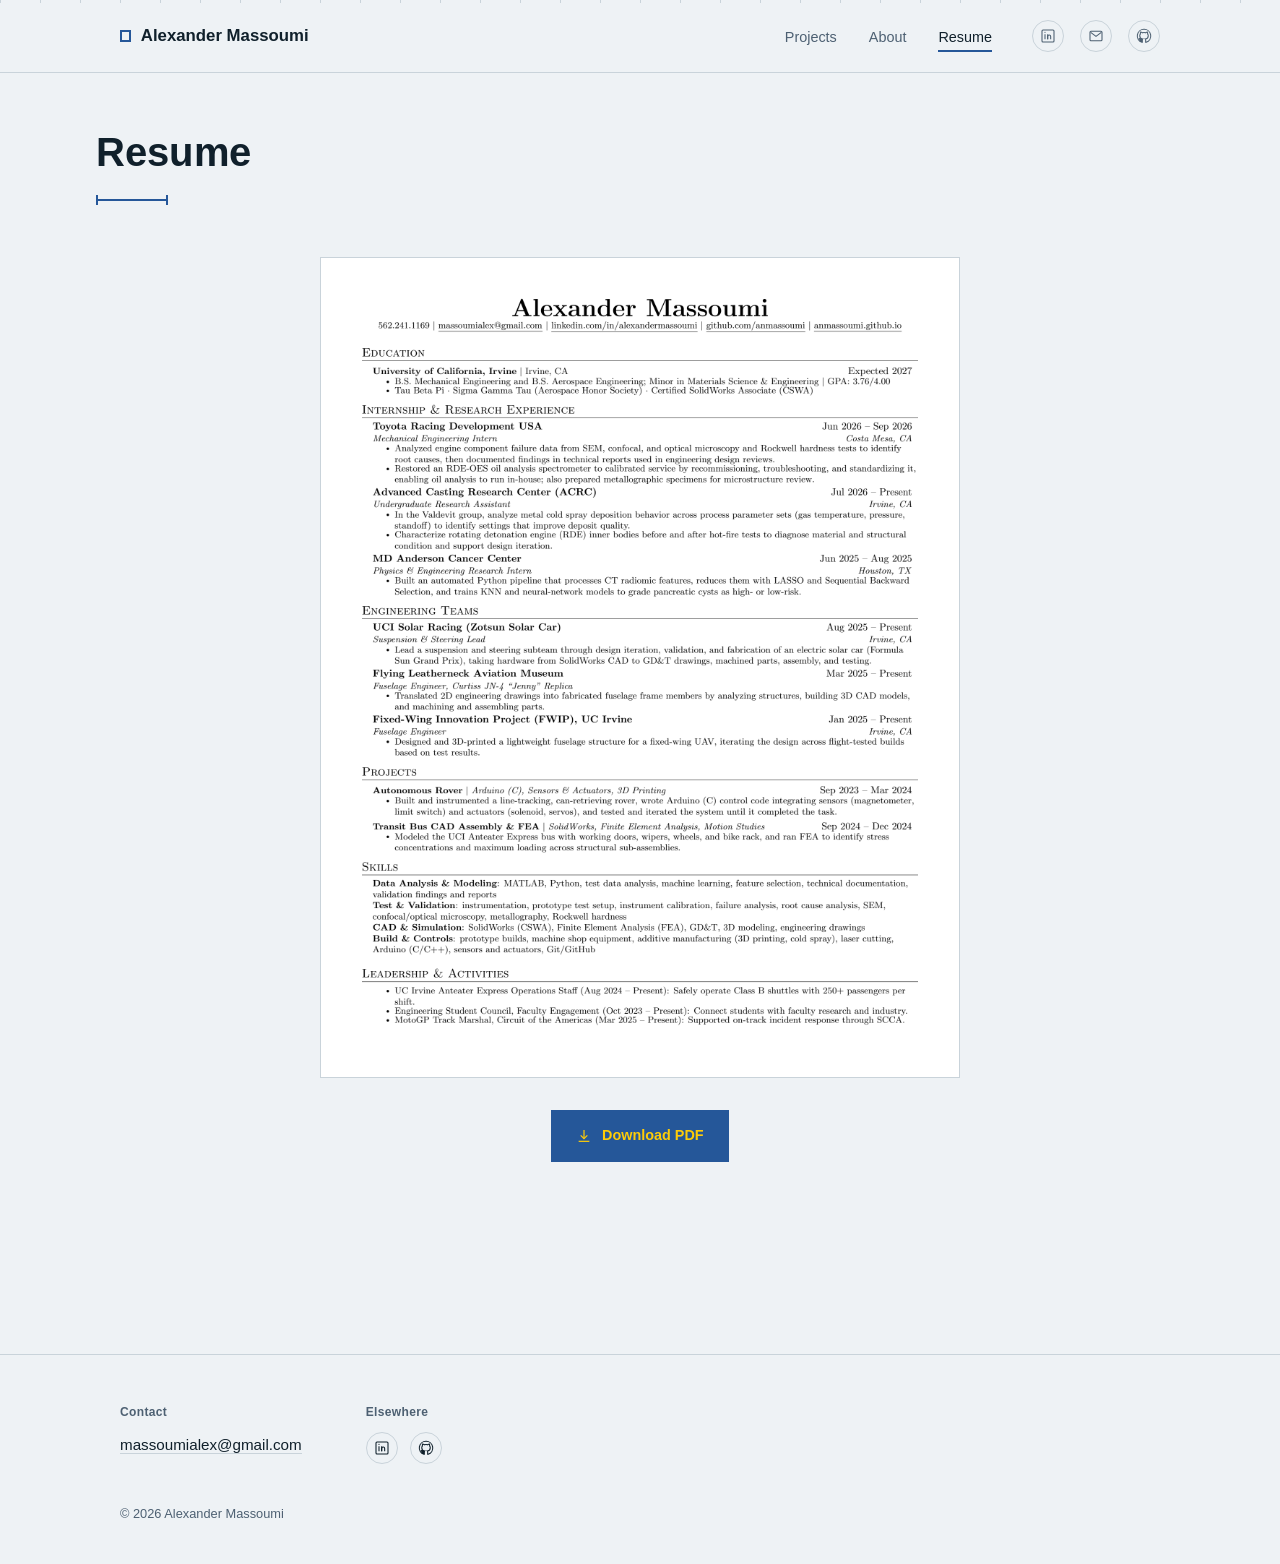
==== commit a41e7bf8: "Update elements.html" ====
--- a/elements.html
+++ b/elements.html
@@ -45,9 +45,9 @@
 	<main class="container">
 		<div class="resume-wrap">
 			<div class="resume-figure">
-				<img src="images/Alexander Massoumi Resume png.png" alt="Alexander Massoumi's resume" />
+				<img src="images/Alexander_Massoumi___Resume (1)-Overleaf.png" alt="Alexander Massoumi's resume" />
 			</div>
-			<a href="images/Alexander Massoumi Resume.pdf" class="btn" download>
+			<a href="images/Alexander_Massoumi___Resume (1)-Overleaf.pdf" class="btn" download>
 				<svg viewBox="0 0 24 24" fill="none" stroke="currentColor" stroke-width="1.8"><path d="M12 3v13"/><path d="M7 11l5 5 5-5"/><path d="M4 20h16"/></svg>
 				Download PDF
 			</a>
--- a/assets/css/style.css
+++ b/assets/css/style.css
@@ -77,6 +77,9 @@
   width: 4.5rem;
   background: var(--structural);
   margin: 1.5rem 0 0;
+  transform: scaleX(0);
+  transform-origin: left center;
+  animation: rule-draw 0.6s cubic-bezier(.65,0,.35,1) 0.32s forwards;
 }
 .hero-rule::before,
 .hero-rule::after {
@@ -86,9 +89,41 @@
   width: 2px;
   height: 10px;
   background: var(--structural);
+  opacity: 0;
+  animation: tick-in 0.2s ease 0.9s forwards;
 }
 .hero-rule::before { left: 0; }
 .hero-rule::after { right: 0; }
+
+@keyframes rule-draw { to { transform: scaleX(1); } }
+@keyframes tick-in { to { opacity: 1; } }
+
+.hero h1,
+.page-head h1 {
+  opacity: 0;
+  transform: translateY(0.6rem);
+  animation: head-rise 0.55s cubic-bezier(.2,.7,.3,1) 0.05s forwards;
+}
+.hero p {
+  opacity: 0;
+  animation: head-rise 0.5s ease 0.55s forwards;
+}
+@keyframes head-rise {
+  to { opacity: 1; transform: translateY(0); }
+}
+
+@media (prefers-reduced-motion: reduce) {
+  .hero-rule,
+  .hero-rule::before,
+  .hero-rule::after,
+  .hero h1,
+  .page-head h1,
+  .hero p {
+    animation: none !important;
+    opacity: 1 !important;
+    transform: none !important;
+  }
+}
 
 /* ---- Nav ---- */
 .nav {
@@ -183,7 +218,9 @@
   border-bottom: 2px solid transparent;
   transition: color 0.15s ease, border-color 0.15s ease;
 }
-.nav-links a:hover { color: var(--ink); }
+
+.nav-links a:hover,
+.nav-links a.is-hovered { color: var(--ink); }
 .nav-links a.active {
   color: var(--ink);
   border-bottom-color: var(--structural);
@@ -205,7 +242,9 @@
   transition: color 0.15s ease, border-color 0.15s ease;
 }
 .nav-social a svg { width: 1rem; height: 1rem; }
-.nav-social a:hover {
+
+.nav-social a:hover,
+.nav-social a.is-hovered {
   color: var(--structural);
   border-color: var(--structural);
 }
@@ -269,7 +308,9 @@
   transition: background 0.15s ease, border-color 0.15s ease, color 0.15s ease;
 }
 .btn svg { width: 1rem; height: 1rem; }
-.btn:hover {
+
+.btn:hover,
+.btn.is-hovered {
   background: var(--structural-dark);
   border-color: var(--structural-dark);
   color: var(--accent);
@@ -296,7 +337,9 @@
   flex-direction: column;
   transition: border-color 0.15s ease, transform 0.15s ease;
 }
-.panel:hover {
+
+.panel:hover,
+.panel.is-hovered {
   border-color: var(--structural);
 }
 
@@ -307,6 +350,7 @@
 }
 
 .panel-figure {
+  position: relative;
   background: var(--paper);
   border-bottom: 1px solid var(--line);
   display: flex;
@@ -314,6 +358,7 @@
   justify-content: center;
   padding: 2rem;
   min-height: 12rem;
+  overflow: hidden;
 }
 .panel-featured .panel-figure {
   border-bottom: none;
@@ -323,14 +368,67 @@
   max-height: 9rem;
   width: auto;
   object-fit: contain;
+  transition: transform 0.35s cubic-bezier(.2,.7,.3,1);
+}
+
+.panel:hover .panel-figure img,
+.panel:focus-within .panel-figure img,
+.panel.is-hovered .panel-figure img,
+.panel:focus-within .panel-figure img {
+  transform: scale(1.05);
 }
 
 .panel-body {
+  position: relative;
   padding: 1.75rem;
   display: flex;
   flex-direction: column;
   gap: 0.6rem;
   flex-grow: 1;
+}
+
+/* Corner registration marks — a nod to drawing alignment marks,
+   shown on interaction to reinforce that a panel is a target. */
+.panel-figure::before,
+.panel-figure::after,
+.panel-body::before,
+.panel-body::after {
+  content: "";
+  position: absolute;
+  width: 0.85rem;
+  height: 0.85rem;
+  opacity: 0;
+  transform: scale(0.6);
+  transition: opacity 0.2s ease, transform 0.2s cubic-bezier(.2,.7,.3,1);
+  pointer-events: none;
+}
+.panel-figure::before { top: 0.6rem; left: 0.6rem; border-top: 2px solid var(--structural); border-left: 2px solid var(--structural); }
+.panel-figure::after  { top: 0.6rem; right: 0.6rem; border-top: 2px solid var(--structural); border-right: 2px solid var(--structural); }
+.panel-body::before   { bottom: 0.6rem; left: 0.6rem; border-bottom: 2px solid var(--structural); border-left: 2px solid var(--structural); }
+.panel-body::after    { bottom: 0.6rem; right: 0.6rem; border-bottom: 2px solid var(--structural); border-right: 2px solid var(--structural); }
+
+.panel:hover .panel-figure::before,
+.panel:hover .panel-figure::after,
+.panel:hover .panel-body::before,
+.panel:hover .panel-body::after,
+.panel:focus-within .panel-figure::before,
+.panel:focus-within .panel-figure::after,
+.panel:focus-within .panel-body::before,
+.panel:focus-within .panel-body::after,
+.panel.is-hovered .panel-figure::before,
+.panel.is-hovered .panel-figure::after,
+.panel.is-hovered .panel-body::before,
+.panel.is-hovered .panel-body::after,
+.panel:focus-within .panel-figure::before,
+.panel:focus-within .panel-figure::after,
+.panel:focus-within .panel-body::before,
+.panel:focus-within .panel-body::after {
+  opacity: 1;
+  transform: scale(1);
+}
+
+@media (prefers-reduced-motion: reduce) {
+  .panel-figure img { transition: none; }
 }
 
 .tag {
@@ -456,7 +554,9 @@
   font-size: 0.95rem;
   border-bottom: 1px solid var(--line);
 }
-.title-block dd a:hover { border-color: var(--structural); color: var(--accent); }
+
+.title-block dd a:hover,
+.title-block dd a.is-hovered { border-color: var(--structural); color: var(--accent); }
 
 .tb-social {
   display: flex;
@@ -473,7 +573,9 @@
   color: var(--ink-soft);
 }
 .tb-social a svg { width: 1rem; height: 1rem; }
-.tb-social a:hover { color: var(--structural); border-color: var(--structural); }
+
+.tb-social a:hover,
+.tb-social a.is-hovered { color: var(--structural); border-color: var(--structural); }
 
 .footer-meta {
   margin-top: 2.5rem;
@@ -486,3 +588,210 @@
   .page-head h1 { font-size: 2rem; }
   .panel-body { padding: 1.4rem; }
 }
+
+/* ==========================================================================
+   Fluid chrome — drafting cursor, coordinate readout, scroll rule, transitions
+   ========================================================================== */
+
+/* Scroll rule — a measuring strip along the top edge that fills as you
+   read down the page, echoing the dimension-line motif used elsewhere. */
+.scroll-rule {
+  position: fixed;
+  top: 0;
+  left: 0;
+  width: 100%;
+  height: 3px;
+  z-index: 40;
+  background: repeating-linear-gradient(
+    90deg,
+    var(--line) 0, var(--line) 1px,
+    transparent 1px, transparent 40px
+  );
+  pointer-events: none;
+}
+.scroll-rule__fill {
+  height: 100%;
+  width: 0%;
+  background: var(--structural);
+  transform-origin: left;
+  transition: width 0.08s linear;
+}
+
+/* Anteater cursor — an original anteater whose snout tip sits exactly on the
+   pointer position. It turns to face the direction you move, walks while the
+   mouse is moving, and flicks its tongue out over links and buttons.
+   Desktop, fine-pointer only (site.js adds it). */
+.anteater-cursor {
+  position: fixed;
+  top: 0;
+  left: 0;
+  z-index: 41;
+  pointer-events: none;
+  opacity: 0;
+  transition: opacity 0.2s ease;
+  will-change: transform;
+}
+.anteater-cursor.is-visible { opacity: 1; }
+.anteater-cursor svg { display: block; overflow: visible; }
+
+.anteater-flip {
+  transform-origin: 0 0;
+  transition: transform 0.16s ease;
+  filter: drop-shadow(0 1px 1.5px rgba(16, 32, 43, 0.28));
+}
+.anteater-cursor img { position: absolute; max-width: none; }
+
+.anteater-cursor .a-shape {
+  stroke: var(--structural-dark);
+  stroke-width: 1.7;
+  stroke-linejoin: round;
+  stroke-linecap: round;
+}
+.anteater-cursor .a-body,
+.anteater-cursor .a-tail,
+.anteater-cursor .a-leg-near,
+.anteater-cursor .a-ear     { fill: var(--accent); }
+.anteater-cursor .a-leg-far { fill: #e0ac00; }
+.anteater-cursor .a-stripe  { fill: var(--structural); }
+.anteater-cursor .a-line    { fill: none; stroke: var(--structural-dark); stroke-width: 1.7; stroke-linejoin: round; stroke-linecap: round; }
+.anteater-cursor .a-eye     { fill: #fff; stroke-width: 1; }
+.anteater-cursor .a-pupil,
+.anteater-cursor .a-nose    { fill: var(--structural-dark); }
+.anteater-cursor .a-fur     { stroke: #c99700; stroke-width: 0.8; fill: none; stroke-linecap: round; }
+
+/* Tongue — hidden until the pointer is over something clickable */
+.anteater-cursor .a-tongue {
+  stroke: #e0607a;
+  stroke-width: 1.4;
+  stroke-linecap: round;
+  fill: none;
+  transform-box: fill-box;
+  transform-origin: right center;
+  transform: scaleX(0);
+  transition: transform 0.16s ease-out;
+}
+.anteater-cursor.is-active .a-tongue { transform: scaleX(1); }
+
+/* Walk cycle — legs step in opposite pairs, only while the mouse moves */
+.anteater-cursor .a-leg-a,
+.anteater-cursor .a-leg-b {
+  transform-box: fill-box;
+  transform-origin: center top;
+  animation: anteater-step 0.32s ease-in-out infinite;
+  animation-play-state: paused;
+}
+.anteater-cursor .a-leg-b { animation-delay: -0.16s; }
+.anteater-cursor.is-moving .a-leg-a,
+.anteater-cursor.is-moving .a-leg-b { animation-play-state: running; }
+
+@keyframes anteater-step {
+  0%, 100% { transform: translateY(0) rotate(-8deg); }
+  50%      { transform: translateY(-1.6px) rotate(8deg); }
+}
+
+body.has-cad-cursor,
+body.has-cad-cursor a,
+body.has-cad-cursor button,
+body.has-cad-cursor label {
+  cursor: none;
+}
+
+@media (pointer: coarse), (prefers-reduced-motion: reduce) {
+  .anteater-cursor { display: none !important; }
+  body.has-cad-cursor, body.has-cad-cursor a, body.has-cad-cursor button, body.has-cad-cursor label {
+    cursor: auto;
+  }
+}
+
+/* Cross-document view transitions — gives navigation between pages a
+   brief, deliberate cross-fade instead of a hard reload flash. */
+@media (prefers-reduced-motion: no-preference) {
+  @view-transition {
+    navigation: auto;
+  }
+  ::view-transition-old(root) {
+    animation: vt-out 0.28s ease both;
+  }
+  ::view-transition-new(root) {
+    animation: vt-in 0.38s cubic-bezier(.2,.7,.3,1) both;
+  }
+  @keyframes vt-out { to { opacity: 0; transform: translateY(-6px); } }
+  @keyframes vt-in { from { opacity: 0; transform: translateY(6px); } }
+}
+
+/* ==========================================================================
+   Play layer — hover-by-anteater, ants, soft reveals, heading letters
+   ========================================================================== */
+
+/* Tongue also shoots out when the anteater catches an ant */
+.anteater-cursor.is-eating .a-tongue { transform: scaleX(1); }
+
+/* Happy hop every few ants */
+.anteater-cursor.is-happy svg { animation: anteater-hop 0.5s ease; }
+@keyframes anteater-hop {
+  30% { transform: translateY(-10px) scale(1.12); }
+  60% { transform: translateY(0) scale(0.96); }
+}
+
+/* ---- Ants ---- */
+.ant {
+  position: fixed;
+  top: 0;
+  left: 0;
+  z-index: 39;
+  pointer-events: none;
+  will-change: transform;
+}
+.ant svg { display: block; overflow: visible; }
+.ant .ant-body { fill: var(--ink); }
+.ant .ant-feel { stroke: var(--ink); stroke-width: 0.6; fill: none; stroke-linecap: round; }
+.ant .ant-legs {
+  stroke: var(--ink);
+  stroke-width: 0.8;
+  fill: none;
+  stroke-linecap: round;
+  transform-box: fill-box;
+  transform-origin: center;
+  animation: ant-scurry 0.16s linear infinite;
+}
+.ant .ant-legs-b { animation-delay: -0.08s; }
+.ant.is-paused .ant-legs { animation-play-state: paused; }
+@keyframes ant-scurry {
+  0%, 100% { transform: scaleY(1); }
+  50%      { transform: scaleY(0.5); }
+}
+
+.ant-pop {
+  position: fixed;
+  z-index: 42;
+  pointer-events: none;
+  font-family: var(--font-display);
+  font-weight: 600;
+  font-size: 0.9rem;
+  white-space: nowrap;
+  color: var(--structural);
+  text-shadow: 0 0 4px var(--paper-raised), 0 0 4px var(--paper-raised);
+  animation: ant-pop 0.9s ease-out forwards;
+}
+@keyframes ant-pop {
+  from { opacity: 1; transform: translate(-50%, -6px); }
+  to   { opacity: 0; transform: translate(-50%, -38px); }
+}
+
+/* ---- Scroll reveal — a soft fade only, nothing slides around ---- */
+.js-reveal .reveal {
+  opacity: 0;
+  transition: opacity 0.6s ease;
+}
+.js-reveal .reveal.is-in { opacity: 1; }
+@media print {
+  .js-reveal .reveal { opacity: 1; }
+}
+
+/* ---- Heading letters that swell and turn blue near the pointer ---- */
+.ch {
+  display: inline-block;
+  transform-origin: 50% 70%;
+  will-change: transform;
+  color: color-mix(in srgb, var(--structural) calc(var(--t, 0) * 100%), var(--ink));
+}
